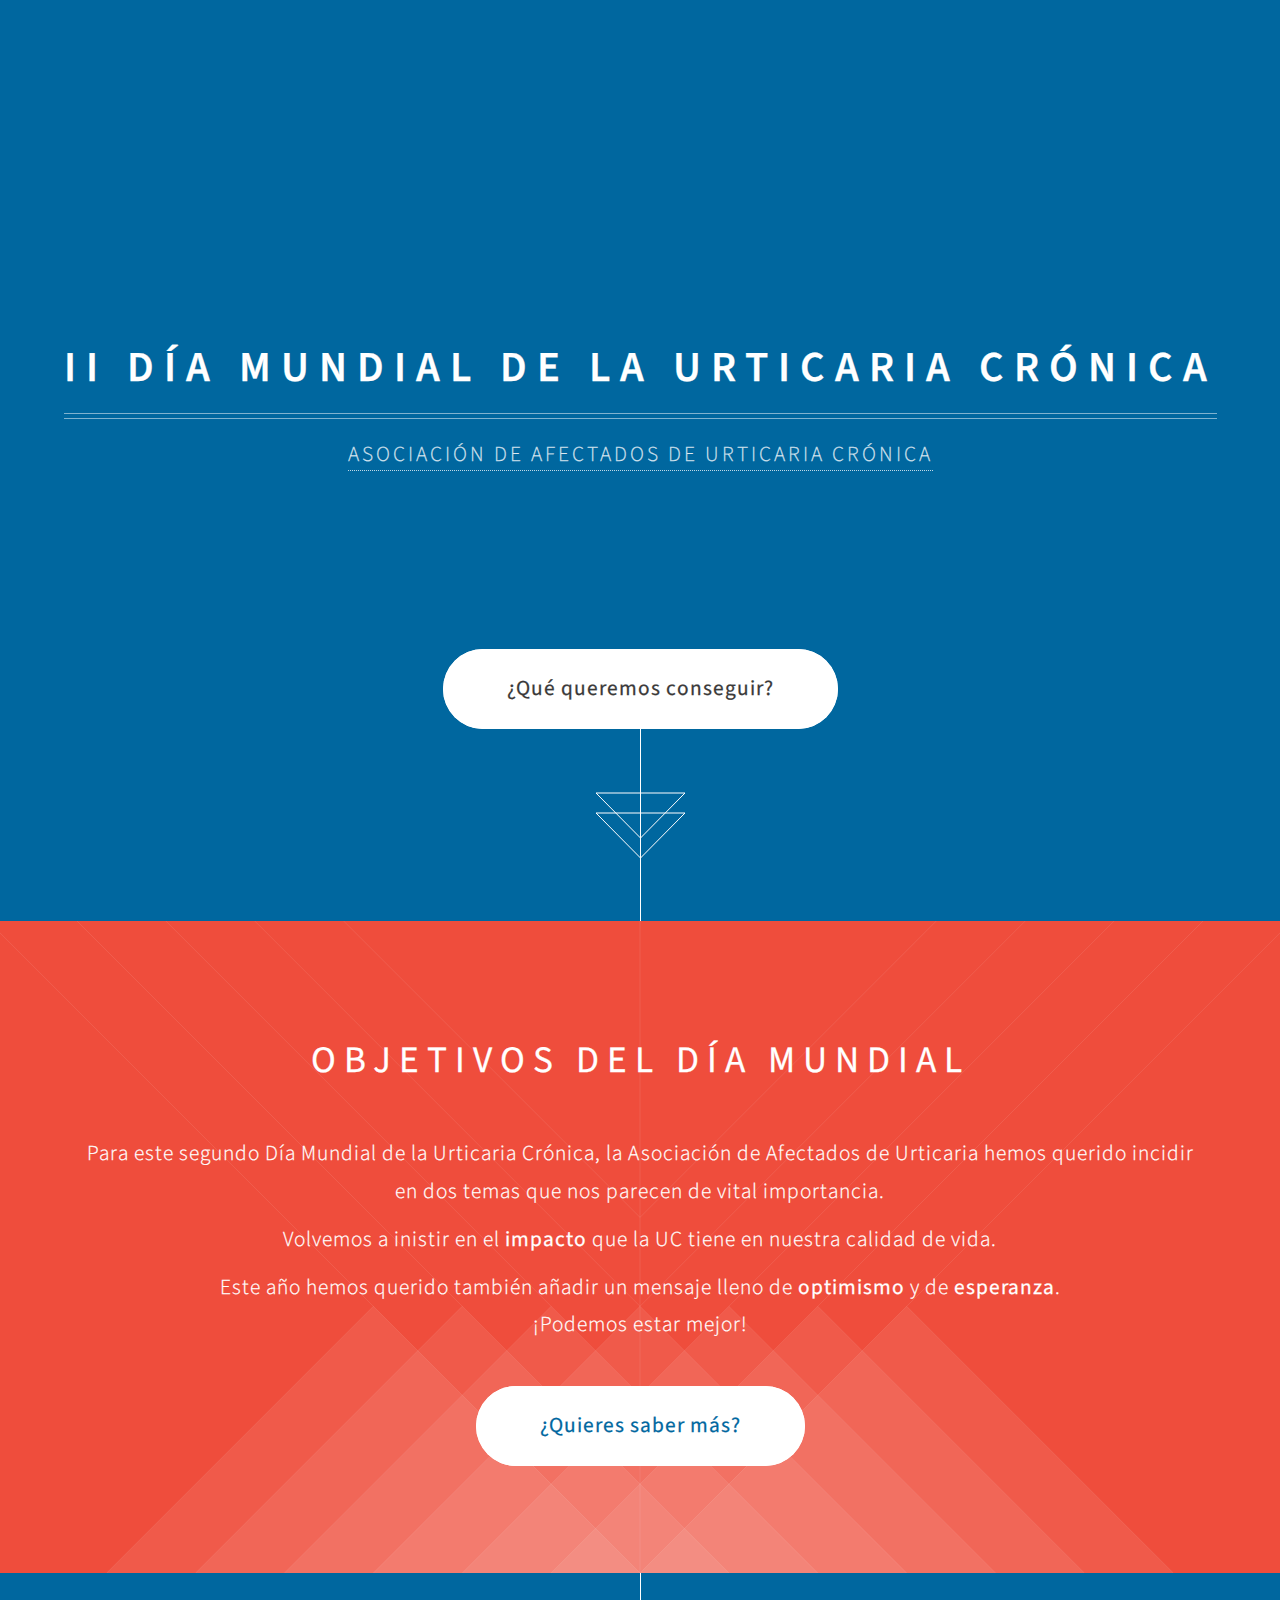
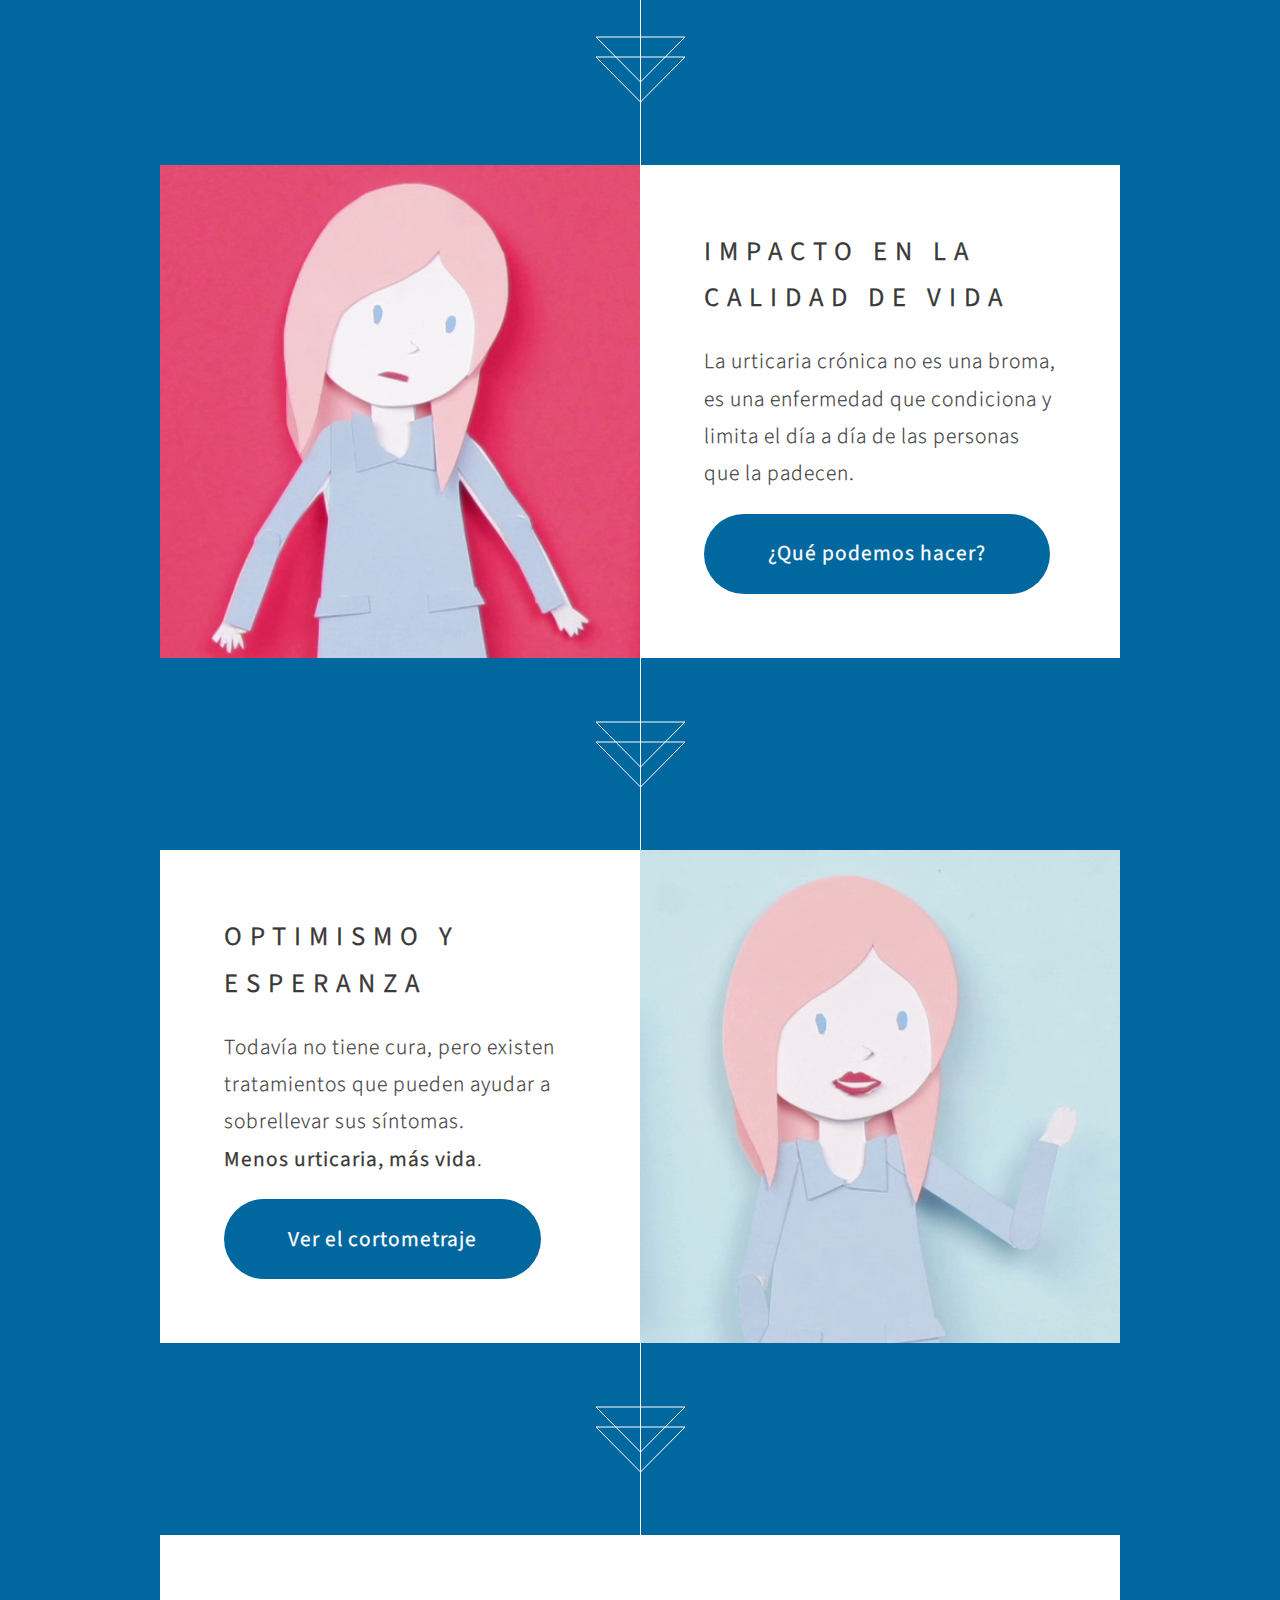
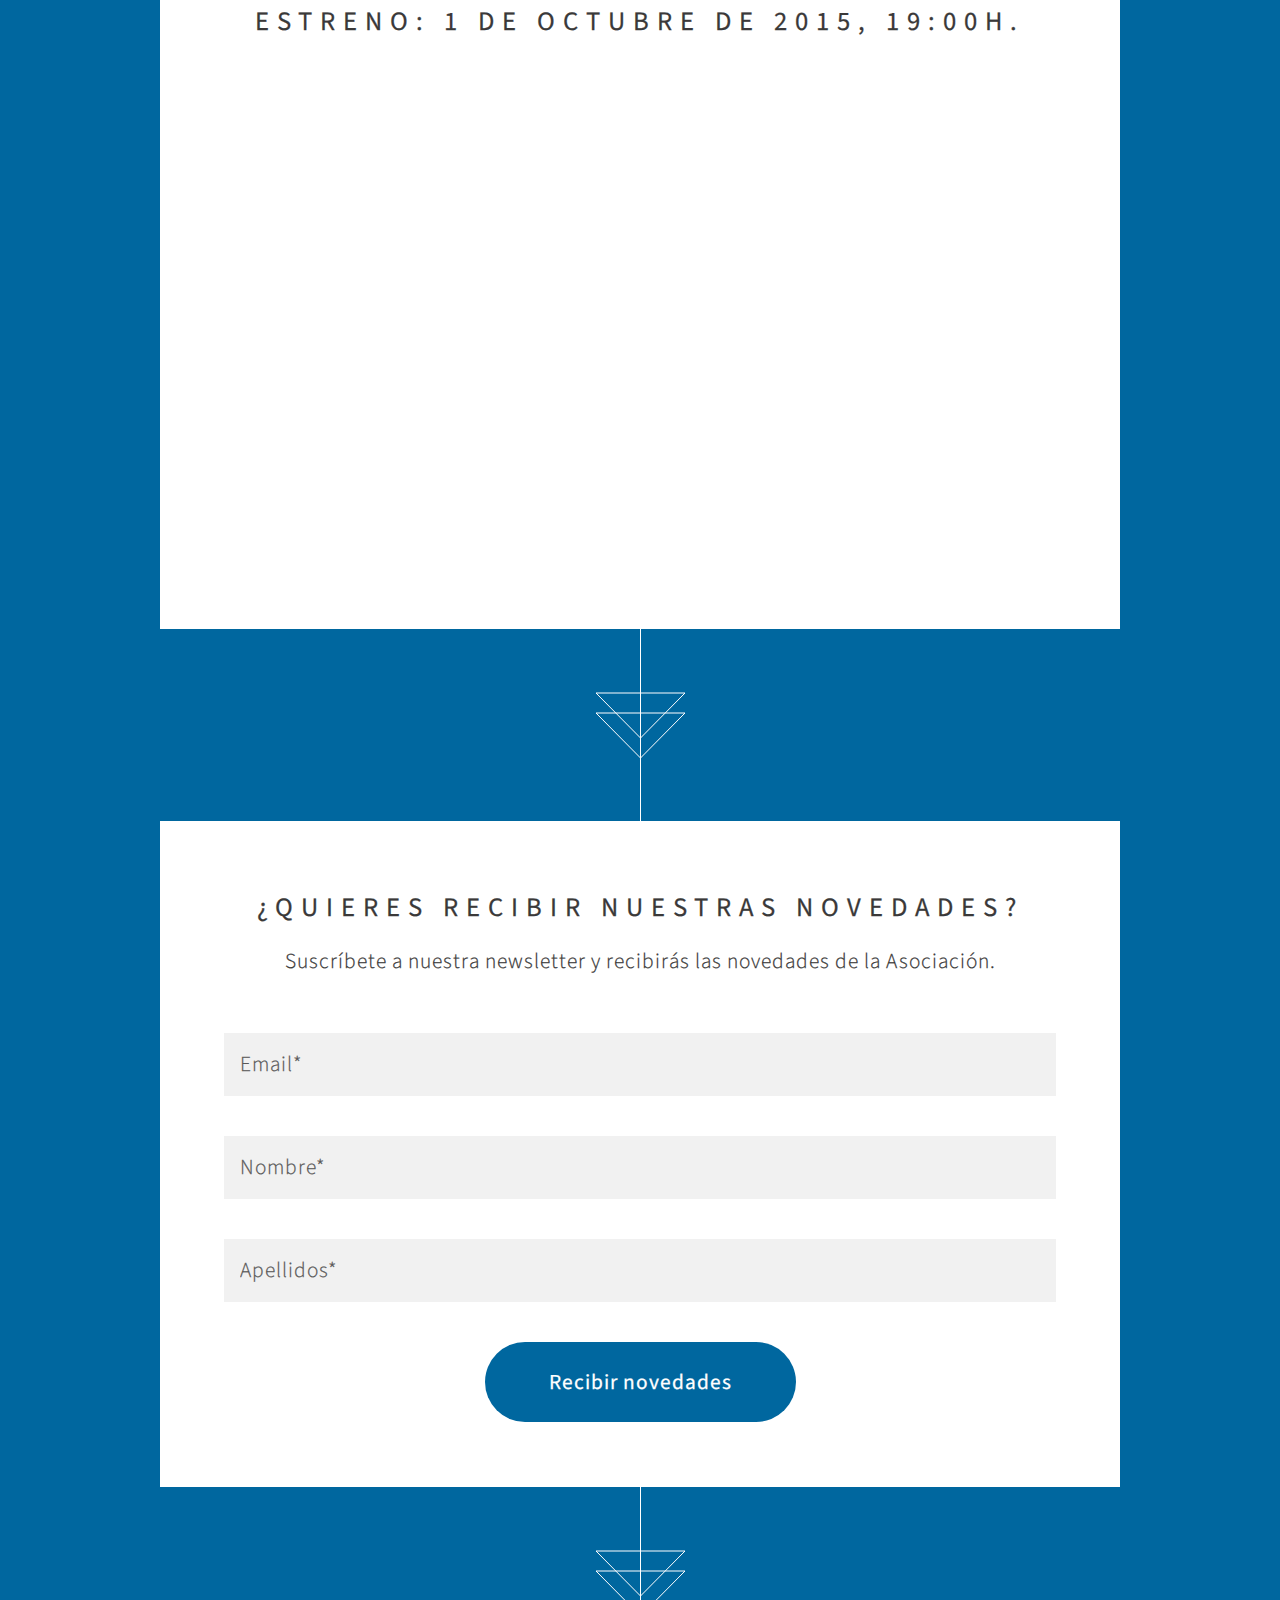
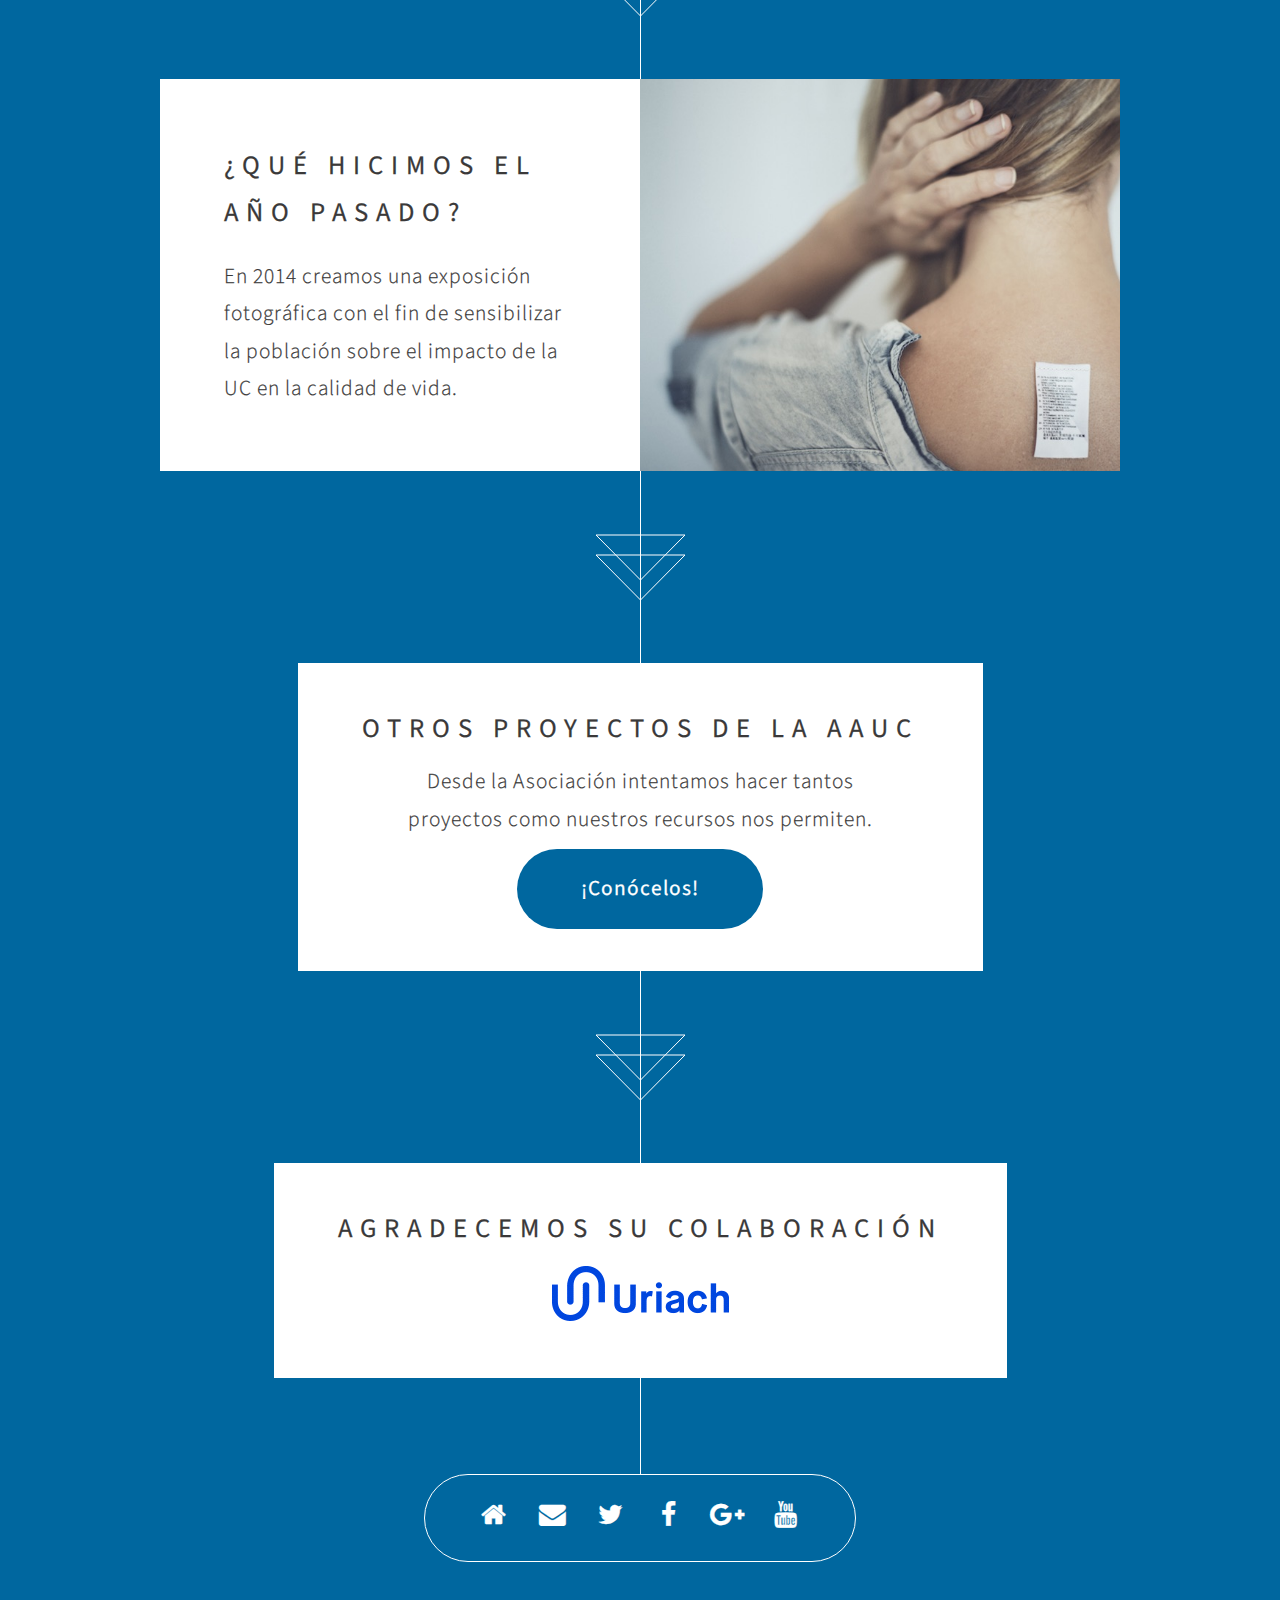
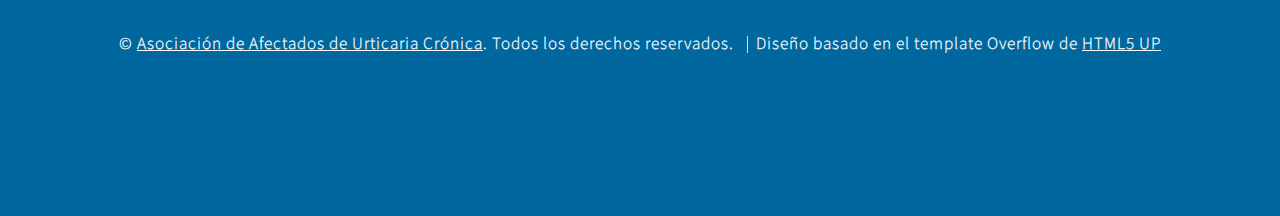
==== index.html @ 8f023802 "Versión con vídeo introductorio" ====
<!DOCTYPE HTML>
<html lang="es">
	<head>

		<title>II Día Mundial de la Urticaria Crónica - Asociación de Afectados de Urticaria Crónica</title>
		<meta charset="utf-8" />
    <meta http-equiv="X-UA-Compatible" content="IE=edge">
		<meta name="viewport" content="width=device-width, initial-scale=1" />
		<!--[if lte IE 8]><script src="assets/js/ie/html5shiv.js"></script><![endif]-->
		<link rel="stylesheet" href="assets/css/flipclock.css" />
		<link rel="stylesheet" href="assets/css/main.css" />
		<!--[if lte IE 8]><link rel="stylesheet" href="assets/css/ie8.css" /><![endif]-->
    <link rel="publisher" href="https://plus.google.com/u/0/112504036269241650617"/>
    <meta name="author" content="Asociación de Afectados de Urticaria Crónica">
    <meta name="description" content="Página del II Día Mundial de la Urticaria Crónica (1 octubre) promovida por la Asociación de Afectados de Urticaria Crónica (AAUC).">
    <meta property="og:locale" content="es_ES" />
    <meta property="og:type" content="website" />
    <meta property="og:title" content="II Día Mundial de la Urticaria Crónica - Asociación de Afectados de Urticaria Crónica" />
    <meta property="og:description" content="Página del II Día Mundial de la Urticaria Crónica (1 octubre) promovida por la Asociación de Afectados de Urticaria Crónica (AAUC)." />
    <meta property="og:url" content="http://diamundial.urticariacronica.org/" />
    <meta property="og:site_name" content="II Día Mundial de la Urticaria Crónica - Asociación de Afectados de Urticaria Crónica" />
    <meta property="article:publisher" content="https://www.facebook.com/urticariacronica" />
    <meta property="og:image" content="http://diamundial.urticariacronica.org/images/ii-dia-mundial-uc-aauc.png" />
    <meta name="twitter:card" content="summary"/>
    <meta name="twitter:site" content="@UrticariaCronic"/>
    <meta name="twitter:domain" content="Asociación de Afectados de Urticaria Crónica"/>
    <meta name="twitter:creator" content="@UrticariaCronic"/>
	</head>
	<body>
		<!-- Header -->
			<section id="header">
				<header>
					<h1>II Día Mundial de la Urticaria Crónica</h1>
					<p><a target="_blank" href="http://www.urticariacronica.org">Asociación de Afectados de Urticaria Crónica</a></p>
				</header>
				<footer>
					<a href="#banner" class="button style2 scrolly-middle">¿Qué queremos conseguir?</a>
				</footer>
			</section>

		<!-- Banner -->
			<section id="banner">
				<header>
					<h2>Objetivos del Día Mundial</h2>
				</header>
				<p>
				  Para este segundo Día Mundial de la Urticaria Crónica, la Asociación de Afectados
				  de Urticaria hemos querido incidir en dos temas que nos parecen de vital importancia.
				</p>
				<p>
				  Volvemos a inistir en el <strong>impacto</strong> que la UC tiene en nuestra calidad de vida.
				</p>
				<p>
				  Este año hemos querido también añadir un mensaje lleno de <strong>optimismo</strong>
				  y de <strong>esperanza</strong>.<br/>¡Podemos estar mejor!
				</p>
                <footer>
					<a href="#first" class="button style2 scrolly-middle">¿Quieres saber más?</a>
				</footer>
			</section>

        <!-- Feature 1 -->
            <article id="first" class="container box style1 right">
                <a href="#second" class="image fit scrolly-middle"><img src="img/trista.png" alt="" /></a>
                <div class="inner">
                    <header>
                        <h2>Impacto en la calidad de vida</h2>
                    </header>
                    <p>
                      La urticaria crónica no es una broma, es una enfermedad que condiciona
                      y limita el día a día de las personas que la padecen.
                    </p>
                    <a href="#second" class="button style1 scrolly-middle">¿Qué podemos hacer?</a>
                </div>
            </article>

        <!-- Feature 2 -->
            <article id="second" class="container box style1 left">
                <a href="#video" class="image fit scrolly-middle"><img src="img/alegre.png" alt="" /></a>
                <div class="inner">
                    <header>
                        <h2>Optimismo y esperanza</h2>
                    </header>
                    <p>
                      Todavía no tiene cura, pero existen tratamientos que pueden ayudar a sobrellevar sus síntomas.
                      <br><strong>Menos urticaria, más vida</strong>.
                    </p>
                    <a href="#video" class="button style1 scrolly-middle">Ver el cortometraje</a>
                </div>
            </article>

        <!-- Video -->
            <article id="video" class="container box style3">
                <header>
                    <h2>
                  Estreno: 1 de octubre de 2015, 19:00h.
                </h2>
                </header>
                <div class="video-container">
                    <iframe src="https://www.youtube.com/embed/JKD2OZnRj5E" frameborder="0" allowfullscreen></iframe>
                </div>
            </article>

		<!-- Newsletter -->
			<article id="newsletter" class="container box style3">
				<header>
					<h2>¿Quieres recibir nuestras novedades?</h2>
					<p>Suscríbete a nuestra newsletter y recibirás las novedades de la Asociación.</p>
				</header>
				<!-- Begin MailChimp Signup Form -->
				<div id="mc_embed_signup">
					<form action="//urticariacronica.us10.list-manage.com/subscribe/post?u=10c170b3f0e3a2577bed876e7&amp;id=170297c7af" method="post" id="mc-embedded-subscribe-form" name="mc-embedded-subscribe-form" class="validate" target="_blank" novalidate>
						<div class="row">
							<div class="12u 12u$(mobile)"><input type="email" class="text" name="EMAIL" placeholder="Email*" /></div>
							<div class="12u 12u$(mobile)"><input type="text" class="text" name="FNAME" placeholder="Nombre*"></div>
							<div class="12u 12u$(mobile)"><input type="text" class="text" name="LNAME" placeholder="Apellidos*"></div>
							<!-- real people should not fill this in and expect good things - do not remove this or risk form bot signups-->
							<input type="hidden" name="SIGNUP" id="SIGNUP" value="diamundial" />
				    	<input style="position: absolute; left: -5000px;" type="text" name="b_10c170b3f0e3a2577bed876e7_170297c7af" tabindex="-1" value="">
							<div class="12u$">
								<ul class="actions">
									<li><input type="submit" value="Recibir novedades" name="subscribe"/></li>
								</ul>
							</div>
						</div>
					</form>
				</div>
				<!--End mc_embed_signup-->
			</article>

		<!-- Last year -->
			<article id="first" class="container box style1 left">
				<a target="_blank" href="http://diamundial.urticariacronica.org/ponte-en-mi-piel/" class="image fit"><img src="images/ponte-en-mi-piel.jpg" alt="Ponte en mi piel (AAUC)" /></a>
				<div class="inner">
					<header>
						<h2>¿Qué hicimos el año pasado?</h2>
					</header>
					<p>En 2014 creamos una exposición fotográfica con el fin de sensibilizar la población sobre el impacto de la UC en la calidad de vida.</p>
				</div>
			</article>

	  <!-- Other projects -->
		<article class="container box style2">
		  <header>
				<h2>Otros proyectos de la AAUC</h2>
				<p>Desde la Asociación intentamos hacer tantos<br />
				proyectos como nuestros recursos nos permiten.</p>
				<p>
				  <a target="_blank" href="http://www.urticariacronica.org/proyectos/" class="button style1 scrolly">¡Conócelos!</a>
				</p>
			</header>
		</article>

      <!-- Colabora -->
        <article class="container box style2">
          <header>
                <h2>Agradecemos su colaboración</h2>
                <p>
                  <img src="img/uriach.gif" alt="Uriach">
                </p>
            </header>
        </article>

		<section id="footer">
			<ul class="icons">
				<li><a href="http://www.urticariacronica.org" target="_blank" class="icon fa-home"><span class="label">AAUC</span></a></li>
				<li><a href="mailto:&#104;%6f%6c&#097;%40%75&#114;%74i%63&#097;r%69%61%63&#114;onic&#097;%2e&#111;%72&#103;" target="_blank" class="icon fa-envelope"><span class="label">Email</span></a></li>
				<li><a href="https://twitter.com/UrticariaCronic" target="_blank" class="icon fa-twitter"><span class="label">Twitter</span></a></li>
				<li><a href="https://www.facebook.com/urticariacronica" target="_blank" class="icon fa-facebook"><span class="label">Facebook</span></a></li>
				<li><a href="https://plus.google.com/+UrticariacronicaOrg1" target="_blank" class="icon fa-google-plus"><span class="label">Google+</span></a></li>
				<li><a href="https://www.youtube.com/user/urticariacronica" target="_blank" class="icon fa-youtube"><span class="label">Youtube</span></a></li>
			</ul>
			<div class="copyright">
				<ul class="menu">
					<li>&copy; <a href="http://www.urticariacronica.org/" target="_blank">Asociación de Afectados de Urticaria Crónica</a>. Todos los derechos reservados.</li>
					<li>Diseño basado en el template Overflow de <a href="http://html5up.net" target="_blank">HTML5 UP</a></li>
				</ul>
			</div>
		</section>

		<!-- Scripts -->
	    <script src="https://code.jquery.com/jquery-1.11.3.min.js"></script>
		<script src="assets/js/jquery.scrolly.min.js"></script>
		<script src="assets/js/skel.min.js"></script>
		<script src="assets/js/util.js"></script>
		<!--[if lte IE 8]><script src="assets/js/ie/respond.min.js"></script><![endif]-->
		<script src="assets/js/main.js"></script>
		<script>
		  (function(i,s,o,g,r,a,m){i['GoogleAnalyticsObject']=r;i[r]=i[r]||function(){
		  (i[r].q=i[r].q||[]).push(arguments)},i[r].l=1*new Date();a=s.createElement(o),
		  m=s.getElementsByTagName(o)[0];a.async=1;a.src=g;m.parentNode.insertBefore(a,m)
		  })(window,document,'script','//www.google-analytics.com/analytics.js','ga');

		  ga('create', 'UA-42277084-2', 'auto');
		  ga('send', 'pageview');
		</script>
	</body>
</html>
---- assets/css/flipclock.css ----
/* Get the bourbon mixin from http://bourbon.io */
/* Reset */
.flip-clock-wrapper * {
    -webkit-box-sizing: border-box;
    -moz-box-sizing: border-box;
    -ms-box-sizing: border-box;
    -o-box-sizing: border-box;
    box-sizing: border-box;
    -webkit-backface-visibility: hidden;
    -moz-backface-visibility: hidden;
    -ms-backface-visibility: hidden;
    -o-backface-visibility: hidden;
    backface-visibility: hidden;
}

.flip-clock-wrapper a {
  cursor: pointer;
  text-decoration: none;
  color: #ccc; }

.flip-clock-wrapper a:hover {
  color: #fff; }

.flip-clock-wrapper ul {
  list-style: none; }

.flip-clock-wrapper.clearfix:before,
.flip-clock-wrapper.clearfix:after {
  content: " ";
  display: table; }

.flip-clock-wrapper.clearfix:after {
  clear: both; }

.flip-clock-wrapper.clearfix {
  *zoom: 1; }

/* Main */
.flip-clock-wrapper {
  font: normal 11px "Helvetica Neue", Helvetica, sans-serif;
  -webkit-user-select: none; }

.flip-clock-meridium {
  background: none !important;
  box-shadow: 0 0 0 !important;
  font-size: 36px !important; }

.flip-clock-meridium a { color: #313333; }

.flip-clock-wrapper {
  text-align: center;
  position: relative;
  width: 100%;
  margin: 1em;
}

.flip-clock-wrapper:before,
.flip-clock-wrapper:after {
    content: " "; /* 1 */
    display: table; /* 2 */
}
.flip-clock-wrapper:after {
    clear: both;
}

/* Skeleton */
.flip-clock-wrapper ul {
  position: relative;
  float: left;
  margin: 5px;
  width: 60px;
  height: 90px;
  font-size: 80px;
  font-weight: bold;
  line-height: 87px;
  border-radius: 6px;
  background: #000;
}

.flip-clock-wrapper ul li {
  z-index: 1;
  position: absolute;
  left: 0;
  top: 0;
  width: 100%;
  height: 100%;
  line-height: 87px;
  text-decoration: none !important;
}

.flip-clock-wrapper ul li:first-child {
  z-index: 2; }

.flip-clock-wrapper ul li a {
  display: block;
  height: 100%;
  -webkit-perspective: 200px;
  -moz-perspective: 200px;
  perspective: 200px;
  margin: 0 !important;
  overflow: visible !important;
  cursor: default !important; }

.flip-clock-wrapper ul li a div {
  z-index: 1;
  position: absolute;
  left: 0;
  width: 100%;
  height: 50%;
  font-size: 80px;
  overflow: hidden;
  outline: 1px solid transparent; }

.flip-clock-wrapper ul li a div .shadow {
  position: absolute;
  width: 100%;
  height: 100%;
  z-index: 2; }

.flip-clock-wrapper ul li a div.up {
  -webkit-transform-origin: 50% 100%;
  -moz-transform-origin: 50% 100%;
  -ms-transform-origin: 50% 100%;
  -o-transform-origin: 50% 100%;
  transform-origin: 50% 100%;
  top: 0; }

.flip-clock-wrapper ul li a div.up:after {
  content: "";
  position: absolute;
  top: 44px;
  left: 0;
  z-index: 5;
  width: 100%;
  height: 3px;
  background-color: #000;
  background-color: rgba(0, 0, 0, 0.4); }

.flip-clock-wrapper ul li a div.down {
  -webkit-transform-origin: 50% 0;
  -moz-transform-origin: 50% 0;
  -ms-transform-origin: 50% 0;
  -o-transform-origin: 50% 0;
  transform-origin: 50% 0;
  bottom: 0;
  border-bottom-left-radius: 6px;
  border-bottom-right-radius: 6px;
}

.flip-clock-wrapper ul li a div div.inn {
  position: absolute;
  left: 0;
  z-index: 1;
  width: 100%;
  height: 200%;
  color: #ccc;
  text-shadow: 0 1px 2px #000;
  text-align: center;
  background-color: #333;
  border-radius: 6px;
  font-size: 70px; }

.flip-clock-wrapper ul li a div.up div.inn {
  top: 0; }

.flip-clock-wrapper ul li a div.down div.inn {
  bottom: 0; }

/* PLAY */
.flip-clock-wrapper ul.play li.flip-clock-before {
  z-index: 3; }

.flip-clock-wrapper .flip {   box-shadow: 0 2px 5px rgba(0, 0, 0, 0.7); }

.flip-clock-wrapper ul.play li.flip-clock-active {
  -webkit-animation: asd 0.5s 0.5s linear both;
  -moz-animation: asd 0.5s 0.5s linear both;
  animation: asd 0.5s 0.5s linear both;
  z-index: 5; }

.flip-clock-divider {
  float: left;
  display: inline-block;
  position: relative;
  width: 20px;
  height: 100px; }

.flip-clock-divider:first-child {
  width: 0; }

.flip-clock-dot {
  display: block;
  background: #323434;
  width: 10px;
  height: 10px;
  position: absolute;
  border-radius: 50%;
  box-shadow: 0 0 5px rgba(0, 0, 0, 0.5);
  left: 5px; }

.flip-clock-divider .flip-clock-label {
  position: absolute;
  top: -1.5em;
  right: -86px;
  text-shadow: none; }

.flip-clock-divider.minutes .flip-clock-label {
  right: -88px; }

.flip-clock-divider.seconds .flip-clock-label {
  right: -91px; }

.flip-clock-dot.top {
  top: 30px; }

.flip-clock-dot.bottom {
  bottom: 30px; }

@-webkit-keyframes asd {
  0% {
    z-index: 2; }

  20% {
    z-index: 4; }

  100% {
    z-index: 4; } }

@-moz-keyframes asd {
  0% {
    z-index: 2; }

  20% {
    z-index: 4; }

  100% {
    z-index: 4; } }

@-o-keyframes asd {
  0% {
    z-index: 2; }

  20% {
    z-index: 4; }

  100% {
    z-index: 4; } }

@keyframes asd {
  0% {
    z-index: 2; }

  20% {
    z-index: 4; }

  100% {
    z-index: 4; } }

.flip-clock-wrapper ul.play li.flip-clock-active .down {
  z-index: 2;
  -webkit-animation: turn 0.5s 0.5s linear both;
  -moz-animation: turn 0.5s 0.5s linear both;
  animation: turn 0.5s 0.5s linear both; }

@-webkit-keyframes turn {
  0% {
    -webkit-transform: rotateX(90deg); }

  100% {
    -webkit-transform: rotateX(0deg); } }

@-moz-keyframes turn {
  0% {
    -moz-transform: rotateX(90deg); }

  100% {
    -moz-transform: rotateX(0deg); } }

@-o-keyframes turn {
  0% {
    -o-transform: rotateX(90deg); }

  100% {
    -o-transform: rotateX(0deg); } }

@keyframes turn {
  0% {
    transform: rotateX(90deg); }

  100% {
    transform: rotateX(0deg); } }

.flip-clock-wrapper ul.play li.flip-clock-before .up {
  z-index: 2;
  -webkit-animation: turn2 0.5s linear both;
  -moz-animation: turn2 0.5s linear both;
  animation: turn2 0.5s linear both; }

@-webkit-keyframes turn2 {
  0% {
    -webkit-transform: rotateX(0deg); }

  100% {
    -webkit-transform: rotateX(-90deg); } }

@-moz-keyframes turn2 {
  0% {
    -moz-transform: rotateX(0deg); }

  100% {
    -moz-transform: rotateX(-90deg); } }

@-o-keyframes turn2 {
  0% {
    -o-transform: rotateX(0deg); }

  100% {
    -o-transform: rotateX(-90deg); } }

@keyframes turn2 {
  0% {
    transform: rotateX(0deg); }

  100% {
    transform: rotateX(-90deg); } }

.flip-clock-wrapper ul li.flip-clock-active {
  z-index: 3; }

/* SHADOW */
.flip-clock-wrapper ul.play li.flip-clock-before .up .shadow {
  background: -moz-linear-gradient(top, rgba(0, 0, 0, 0.1) 0%, black 100%);
  background: -webkit-gradient(linear, left top, left bottom, color-stop(0%, rgba(0, 0, 0, 0.1)), color-stop(100%, black));
  background: linear, top, rgba(0, 0, 0, 0.1) 0%, black 100%;
  background: -o-linear-gradient(top, rgba(0, 0, 0, 0.1) 0%, black 100%);
  background: -ms-linear-gradient(top, rgba(0, 0, 0, 0.1) 0%, black 100%);
  background: linear, to bottom, rgba(0, 0, 0, 0.1) 0%, black 100%;
  -webkit-animation: show 0.5s linear both;
  -moz-animation: show 0.5s linear both;
  animation: show 0.5s linear both; }

.flip-clock-wrapper ul.play li.flip-clock-active .up .shadow {
  background: -moz-linear-gradient(top, rgba(0, 0, 0, 0.1) 0%, black 100%);
  background: -webkit-gradient(linear, left top, left bottom, color-stop(0%, rgba(0, 0, 0, 0.1)), color-stop(100%, black));
  background: linear, top, rgba(0, 0, 0, 0.1) 0%, black 100%;
  background: -o-linear-gradient(top, rgba(0, 0, 0, 0.1) 0%, black 100%);
  background: -ms-linear-gradient(top, rgba(0, 0, 0, 0.1) 0%, black 100%);
  background: linear, to bottom, rgba(0, 0, 0, 0.1) 0%, black 100%;
  -webkit-animation: hide 0.5s 0.3s linear both;
  -moz-animation: hide 0.5s 0.3s linear both;
  animation: hide 0.5s 0.3s linear both; }

/*DOWN*/
.flip-clock-wrapper ul.play li.flip-clock-before .down .shadow {
  background: -moz-linear-gradient(top, black 0%, rgba(0, 0, 0, 0.1) 100%);
  background: -webkit-gradient(linear, left top, left bottom, color-stop(0%, black), color-stop(100%, rgba(0, 0, 0, 0.1)));
  background: linear, top, black 0%, rgba(0, 0, 0, 0.1) 100%;
  background: -o-linear-gradient(top, black 0%, rgba(0, 0, 0, 0.1) 100%);
  background: -ms-linear-gradient(top, black 0%, rgba(0, 0, 0, 0.1) 100%);
  background: linear, to bottom, black 0%, rgba(0, 0, 0, 0.1) 100%;
  -webkit-animation: show 0.5s linear both;
  -moz-animation: show 0.5s linear both;
  animation: show 0.5s linear both; }

.flip-clock-wrapper ul.play li.flip-clock-active .down .shadow {
  background: -moz-linear-gradient(top, black 0%, rgba(0, 0, 0, 0.1) 100%);
  background: -webkit-gradient(linear, left top, left bottom, color-stop(0%, black), color-stop(100%, rgba(0, 0, 0, 0.1)));
  background: linear, top, black 0%, rgba(0, 0, 0, 0.1) 100%;
  background: -o-linear-gradient(top, black 0%, rgba(0, 0, 0, 0.1) 100%);
  background: -ms-linear-gradient(top, black 0%, rgba(0, 0, 0, 0.1) 100%);
  background: linear, to bottom, black 0%, rgba(0, 0, 0, 0.1) 100%;
  -webkit-animation: hide 0.5s 0.3s linear both;
  -moz-animation: hide 0.5s 0.3s linear both;
  animation: hide 0.5s 0.2s linear both; }

@-webkit-keyframes show {
  0% {
    opacity: 0; }

  100% {
    opacity: 1; } }

@-moz-keyframes show {
  0% {
    opacity: 0; }

  100% {
    opacity: 1; } }

@-o-keyframes show {
  0% {
    opacity: 0; }

  100% {
    opacity: 1; } }

@keyframes show {
  0% {
    opacity: 0; }

  100% {
    opacity: 1; } }

@-webkit-keyframes hide {
  0% {
    opacity: 1; }

  100% {
    opacity: 0; } }

@-moz-keyframes hide {
  0% {
    opacity: 1; }

  100% {
    opacity: 0; } }

@-o-keyframes hide {
  0% {
    opacity: 1; }

  100% {
    opacity: 0; } }

@keyframes hide {
  0% {
    opacity: 1; }

  100% {
    opacity: 0; } }
---- assets/css/main.css ----
@import url("http://fonts.googleapis.com/css?family=Source+Sans+Pro:300,300italic,400,600");
@import url("https://maxcdn.bootstrapcdn.com/font-awesome/4.4.0/css/font-awesome.min.css");

/*
	Overflow by HTML5 UP
	html5up.net | @n33co
	Free for personal and commercial use under the CCA 3.0 license (html5up.net/license)
*/

/* Reset */

	html, body, div, span, applet, object, iframe, h1, h2, h3, h4, h5, h6, p, blockquote, pre, a, abbr, acronym, address, big, cite, code, del, dfn, em, img, ins, kbd, q, s, samp, small, strike, strong, sub, sup, tt, var, b, u, i, center, dl, dt, dd, ol, ul, li, fieldset, form, label, legend, table, caption, tbody, tfoot, thead, tr, th, td, article, aside, canvas, details, embed, figure, figcaption, footer, header, hgroup, menu, nav, output, ruby, section, summary, time, mark, audio, video {
		margin: 0;
		padding: 0;
		border: 0;
		font-size: 100%;
		font: inherit;
		vertical-align: baseline;
	}

	article, aside, details, figcaption, figure, footer, header, hgroup, menu, nav, section {
		display: block;
	}

	body {
		line-height: 1;
	}

	ol, ul {
		list-style: none;
	}

	blockquote, q {
		quotes: none;
	}

	blockquote:before, blockquote:after, q:before, q:after {
		content: '';
		content: none;
	}

	table {
		border-collapse: collapse;
		border-spacing: 0;
	}

	body {
		-webkit-text-size-adjust: none;
	}

/* Box Model */

	*, *:before, *:after {
		-moz-box-sizing: border-box;
		-webkit-box-sizing: border-box;
		box-sizing: border-box;
	}

/* Containers */

	.container {
		margin-left: auto;
		margin-right: auto;
	}

	.container.\31 25\25 {
		width: 100%;
		max-width: 1425px;
		min-width: 1140px;
	}

	.container.\37 5\25 {
		width: 855px;
	}

	.container.\35 0\25 {
		width: 570px;
	}

	.container.\32 5\25 {
		width: 285px;
	}

	.container {
		width: 1140px;
	}

	@media screen and (max-width: 1680px) {

		.container.\31 25\25 {
			width: 100%;
			max-width: 1200px;
			min-width: 960px;
		}

		.container.\37 5\25 {
			width: 720px;
		}

		.container.\35 0\25 {
			width: 480px;
		}

		.container.\32 5\25 {
			width: 240px;
		}

		.container {
			width: 960px;
		}

	}

	@media screen and (max-width: 1080px) {

		.container.\31 25\25 {
			width: 100%;
			max-width: 118.75%;
			min-width: 95%;
		}

		.container.\37 5\25 {
			width: 71.25%;
		}

		.container.\35 0\25 {
			width: 47.5%;
		}

		.container.\32 5\25 {
			width: 23.75%;
		}

		.container {
			width: 95%;
		}

	}

	@media screen and (max-width: 840px) {

		.container.\31 25\25 {
			width: 100%;
			max-width: 118.75%;
			min-width: 95%;
		}

		.container.\37 5\25 {
			width: 71.25%;
		}

		.container.\35 0\25 {
			width: 47.5%;
		}

		.container.\32 5\25 {
			width: 23.75%;
		}

		.container {
			width: 95%;
		}

	}

	.clock {
	    width: 620px;
	    height: 116px;
	    margin: 2em auto;
	}
	.flip-counter.clock.flip-clock-wrapper {
	    margin-top: 3em;
	}
    .flip-clock-divider .flip-clock-label { font-size: 16px; }

	@media screen and (max-width: 736px) {

		.clock {
		    width: 320px;
		    height: 116px;
		    margin: 2em auto;
		    display: block;
		}
		.flip-clock-divider.minutes {
			display: none;
		}
		.flip-clock-divider.seconds .flip-clock-label {
			display: none;
		}


		.container.\31 25\25 {
			width: 100%;
			max-width: 118.75%;
			min-width: 95%;
		}

		.container.\37 5\25 {
			width: 71.25%;
		}

		.container.\35 0\25 {
			width: 47.5%;
		}

		.container.\32 5\25 {
			width: 23.75%;
		}

		.container {
			width: 95% !important;
		}

	}

/* Grid */

	.row {
		border-bottom: solid 1px transparent;
		-moz-box-sizing: border-box;
		-webkit-box-sizing: border-box;
		box-sizing: border-box;
	}

	.row > * {
		float: left;
		-moz-box-sizing: border-box;
		-webkit-box-sizing: border-box;
		box-sizing: border-box;
	}

	.row:after, .row:before {
		content: '';
		display: block;
		clear: both;
		height: 0;
	}

	.row.uniform > * > :first-child {
		margin-top: 0;
	}

	.row.uniform > * > :last-child {
		margin-bottom: 0;
	}

	.row.\30 \25 > * {
		padding: 0px 0 0 0px;
	}

	.row.\30 \25 {
		margin: 0px 0 -1px 0px;
	}

	.row.uniform.\30 \25 > * {
		padding: 0px 0 0 0px;
	}

	.row.uniform.\30 \25 {
		margin: 0px 0 -1px 0px;
	}

	.row > * {
		padding: 40px 0 0 40px;
	}

	.row {
		margin: -40px 0 -1px -40px;
	}

	.row.uniform > * {
		padding: 40px 0 0 40px;
	}

	.row.uniform {
		margin: -40px 0 -1px -40px;
	}

	.row.\32 00\25 > * {
		padding: 80px 0 0 80px;
	}

	.row.\32 00\25 {
		margin: -80px 0 -1px -80px;
	}

	.row.uniform.\32 00\25 > * {
		padding: 80px 0 0 80px;
	}

	.row.uniform.\32 00\25 {
		margin: -80px 0 -1px -80px;
	}

	.row.\31 50\25 > * {
		padding: 60px 0 0 60px;
	}

	.row.\31 50\25 {
		margin: -60px 0 -1px -60px;
	}

	.row.uniform.\31 50\25 > * {
		padding: 60px 0 0 60px;
	}

	.row.uniform.\31 50\25 {
		margin: -60px 0 -1px -60px;
	}

	.row.\35 0\25 > * {
		padding: 20px 0 0 20px;
	}

	.row.\35 0\25 {
		margin: -20px 0 -1px -20px;
	}

	.row.uniform.\35 0\25 > * {
		padding: 20px 0 0 20px;
	}

	.row.uniform.\35 0\25 {
		margin: -20px 0 -1px -20px;
	}

	.row.\32 5\25 > * {
		padding: 10px 0 0 10px;
	}

	.row.\32 5\25 {
		margin: -10px 0 -1px -10px;
	}

	.row.uniform.\32 5\25 > * {
		padding: 10px 0 0 10px;
	}

	.row.uniform.\32 5\25 {
		margin: -10px 0 -1px -10px;
	}

	.\31 2u, .\31 2u\24 {
		width: 100%;
		clear: none;
		margin-left: 0;
	}

	.\31 1u, .\31 1u\24 {
		width: 91.6666666667%;
		clear: none;
		margin-left: 0;
	}

	.\31 0u, .\31 0u\24 {
		width: 83.3333333333%;
		clear: none;
		margin-left: 0;
	}

	.\39 u, .\39 u\24 {
		width: 75%;
		clear: none;
		margin-left: 0;
	}

	.\38 u, .\38 u\24 {
		width: 66.6666666667%;
		clear: none;
		margin-left: 0;
	}

	.\37 u, .\37 u\24 {
		width: 58.3333333333%;
		clear: none;
		margin-left: 0;
	}

	.\36 u, .\36 u\24 {
		width: 50%;
		clear: none;
		margin-left: 0;
	}

	.\35 u, .\35 u\24 {
		width: 41.6666666667%;
		clear: none;
		margin-left: 0;
	}

	.\34 u, .\34 u\24 {
		width: 33.3333333333%;
		clear: none;
		margin-left: 0;
	}

	.\33 u, .\33 u\24 {
		width: 25%;
		clear: none;
		margin-left: 0;
	}

	.\32 u, .\32 u\24 {
		width: 16.6666666667%;
		clear: none;
		margin-left: 0;
	}

	.\31 u, .\31 u\24 {
		width: 8.3333333333%;
		clear: none;
		margin-left: 0;
	}

	.\31 2u\24 + *,
	.\31 1u\24 + *,
	.\31 0u\24 + *,
	.\39 u\24 + *,
	.\38 u\24 + *,
	.\37 u\24 + *,
	.\36 u\24 + *,
	.\35 u\24 + *,
	.\34 u\24 + *,
	.\33 u\24 + *,
	.\32 u\24 + *,
	.\31 u\24 + * {
		clear: left;
	}

	.\-11u {
		margin-left: 91.66667%;
	}

	.\-10u {
		margin-left: 83.33333%;
	}

	.\-9u {
		margin-left: 75%;
	}

	.\-8u {
		margin-left: 66.66667%;
	}

	.\-7u {
		margin-left: 58.33333%;
	}

	.\-6u {
		margin-left: 50%;
	}

	.\-5u {
		margin-left: 41.66667%;
	}

	.\-4u {
		margin-left: 33.33333%;
	}

	.\-3u {
		margin-left: 25%;
	}

	.\-2u {
		margin-left: 16.66667%;
	}

	.\-1u {
		margin-left: 8.33333%;
	}

	@media screen and (max-width: 1680px) {

		.row > * {
			padding: 40px 0 0 40px;
		}

		.row {
			margin: -40px 0 -1px -40px;
		}

		.row.uniform > * {
			padding: 40px 0 0 40px;
		}

		.row.uniform {
			margin: -40px 0 -1px -40px;
		}

		.row.\32 00\25 > * {
			padding: 80px 0 0 80px;
		}

		.row.\32 00\25 {
			margin: -80px 0 -1px -80px;
		}

		.row.uniform.\32 00\25 > * {
			padding: 80px 0 0 80px;
		}

		.row.uniform.\32 00\25 {
			margin: -80px 0 -1px -80px;
		}

		.row.\31 50\25 > * {
			padding: 60px 0 0 60px;
		}

		.row.\31 50\25 {
			margin: -60px 0 -1px -60px;
		}

		.row.uniform.\31 50\25 > * {
			padding: 60px 0 0 60px;
		}

		.row.uniform.\31 50\25 {
			margin: -60px 0 -1px -60px;
		}

		.row.\35 0\25 > * {
			padding: 20px 0 0 20px;
		}

		.row.\35 0\25 {
			margin: -20px 0 -1px -20px;
		}

		.row.uniform.\35 0\25 > * {
			padding: 20px 0 0 20px;
		}

		.row.uniform.\35 0\25 {
			margin: -20px 0 -1px -20px;
		}

		.row.\32 5\25 > * {
			padding: 10px 0 0 10px;
		}

		.row.\32 5\25 {
			margin: -10px 0 -1px -10px;
		}

		.row.uniform.\32 5\25 > * {
			padding: 10px 0 0 10px;
		}

		.row.uniform.\32 5\25 {
			margin: -10px 0 -1px -10px;
		}

		.\31 2u\28wide\29, .\31 2u\24\28wide\29 {
			width: 100%;
			clear: none;
			margin-left: 0;
		}

		.\31 1u\28wide\29, .\31 1u\24\28wide\29 {
			width: 91.6666666667%;
			clear: none;
			margin-left: 0;
		}

		.\31 0u\28wide\29, .\31 0u\24\28wide\29 {
			width: 83.3333333333%;
			clear: none;
			margin-left: 0;
		}

		.\39 u\28wide\29, .\39 u\24\28wide\29 {
			width: 75%;
			clear: none;
			margin-left: 0;
		}

		.\38 u\28wide\29, .\38 u\24\28wide\29 {
			width: 66.6666666667%;
			clear: none;
			margin-left: 0;
		}

		.\37 u\28wide\29, .\37 u\24\28wide\29 {
			width: 58.3333333333%;
			clear: none;
			margin-left: 0;
		}

		.\36 u\28wide\29, .\36 u\24\28wide\29 {
			width: 50%;
			clear: none;
			margin-left: 0;
		}

		.\35 u\28wide\29, .\35 u\24\28wide\29 {
			width: 41.6666666667%;
			clear: none;
			margin-left: 0;
		}

		.\34 u\28wide\29, .\34 u\24\28wide\29 {
			width: 33.3333333333%;
			clear: none;
			margin-left: 0;
		}

		.\33 u\28wide\29, .\33 u\24\28wide\29 {
			width: 25%;
			clear: none;
			margin-left: 0;
		}

		.\32 u\28wide\29, .\32 u\24\28wide\29 {
			width: 16.6666666667%;
			clear: none;
			margin-left: 0;
		}

		.\31 u\28wide\29, .\31 u\24\28wide\29 {
			width: 8.3333333333%;
			clear: none;
			margin-left: 0;
		}

		.\31 2u\24\28wide\29 + *,
		.\31 1u\24\28wide\29 + *,
		.\31 0u\24\28wide\29 + *,
		.\39 u\24\28wide\29 + *,
		.\38 u\24\28wide\29 + *,
		.\37 u\24\28wide\29 + *,
		.\36 u\24\28wide\29 + *,
		.\35 u\24\28wide\29 + *,
		.\34 u\24\28wide\29 + *,
		.\33 u\24\28wide\29 + *,
		.\32 u\24\28wide\29 + *,
		.\31 u\24\28wide\29 + * {
			clear: left;
		}

		.\-11u\28wide\29 {
			margin-left: 91.66667%;
		}

		.\-10u\28wide\29 {
			margin-left: 83.33333%;
		}

		.\-9u\28wide\29 {
			margin-left: 75%;
		}

		.\-8u\28wide\29 {
			margin-left: 66.66667%;
		}

		.\-7u\28wide\29 {
			margin-left: 58.33333%;
		}

		.\-6u\28wide\29 {
			margin-left: 50%;
		}

		.\-5u\28wide\29 {
			margin-left: 41.66667%;
		}

		.\-4u\28wide\29 {
			margin-left: 33.33333%;
		}

		.\-3u\28wide\29 {
			margin-left: 25%;
		}

		.\-2u\28wide\29 {
			margin-left: 16.66667%;
		}

		.\-1u\28wide\29 {
			margin-left: 8.33333%;
		}

	}

	@media screen and (max-width: 1080px) {

		.row > * {
			padding: 40px 0 0 40px;
		}

		.row {
			margin: -40px 0 -1px -40px;
		}

		.row.uniform > * {
			padding: 40px 0 0 40px;
		}

		.row.uniform {
			margin: -40px 0 -1px -40px;
		}

		.row.\32 00\25 > * {
			padding: 80px 0 0 80px;
		}

		.row.\32 00\25 {
			margin: -80px 0 -1px -80px;
		}

		.row.uniform.\32 00\25 > * {
			padding: 80px 0 0 80px;
		}

		.row.uniform.\32 00\25 {
			margin: -80px 0 -1px -80px;
		}

		.row.\31 50\25 > * {
			padding: 60px 0 0 60px;
		}

		.row.\31 50\25 {
			margin: -60px 0 -1px -60px;
		}

		.row.uniform.\31 50\25 > * {
			padding: 60px 0 0 60px;
		}

		.row.uniform.\31 50\25 {
			margin: -60px 0 -1px -60px;
		}

		.row.\35 0\25 > * {
			padding: 20px 0 0 20px;
		}

		.row.\35 0\25 {
			margin: -20px 0 -1px -20px;
		}

		.row.uniform.\35 0\25 > * {
			padding: 20px 0 0 20px;
		}

		.row.uniform.\35 0\25 {
			margin: -20px 0 -1px -20px;
		}

		.row.\32 5\25 > * {
			padding: 10px 0 0 10px;
		}

		.row.\32 5\25 {
			margin: -10px 0 -1px -10px;
		}

		.row.uniform.\32 5\25 > * {
			padding: 10px 0 0 10px;
		}

		.row.uniform.\32 5\25 {
			margin: -10px 0 -1px -10px;
		}

		.\31 2u\28normal\29, .\31 2u\24\28normal\29 {
			width: 100%;
			clear: none;
			margin-left: 0;
		}

		.\31 1u\28normal\29, .\31 1u\24\28normal\29 {
			width: 91.6666666667%;
			clear: none;
			margin-left: 0;
		}

		.\31 0u\28normal\29, .\31 0u\24\28normal\29 {
			width: 83.3333333333%;
			clear: none;
			margin-left: 0;
		}

		.\39 u\28normal\29, .\39 u\24\28normal\29 {
			width: 75%;
			clear: none;
			margin-left: 0;
		}

		.\38 u\28normal\29, .\38 u\24\28normal\29 {
			width: 66.6666666667%;
			clear: none;
			margin-left: 0;
		}

		.\37 u\28normal\29, .\37 u\24\28normal\29 {
			width: 58.3333333333%;
			clear: none;
			margin-left: 0;
		}

		.\36 u\28normal\29, .\36 u\24\28normal\29 {
			width: 50%;
			clear: none;
			margin-left: 0;
		}

		.\35 u\28normal\29, .\35 u\24\28normal\29 {
			width: 41.6666666667%;
			clear: none;
			margin-left: 0;
		}

		.\34 u\28normal\29, .\34 u\24\28normal\29 {
			width: 33.3333333333%;
			clear: none;
			margin-left: 0;
		}

		.\33 u\28normal\29, .\33 u\24\28normal\29 {
			width: 25%;
			clear: none;
			margin-left: 0;
		}

		.\32 u\28normal\29, .\32 u\24\28normal\29 {
			width: 16.6666666667%;
			clear: none;
			margin-left: 0;
		}

		.\31 u\28normal\29, .\31 u\24\28normal\29 {
			width: 8.3333333333%;
			clear: none;
			margin-left: 0;
		}

		.\31 2u\24\28normal\29 + *,
		.\31 1u\24\28normal\29 + *,
		.\31 0u\24\28normal\29 + *,
		.\39 u\24\28normal\29 + *,
		.\38 u\24\28normal\29 + *,
		.\37 u\24\28normal\29 + *,
		.\36 u\24\28normal\29 + *,
		.\35 u\24\28normal\29 + *,
		.\34 u\24\28normal\29 + *,
		.\33 u\24\28normal\29 + *,
		.\32 u\24\28normal\29 + *,
		.\31 u\24\28normal\29 + * {
			clear: left;
		}

		.\-11u\28normal\29 {
			margin-left: 91.66667%;
		}

		.\-10u\28normal\29 {
			margin-left: 83.33333%;
		}

		.\-9u\28normal\29 {
			margin-left: 75%;
		}

		.\-8u\28normal\29 {
			margin-left: 66.66667%;
		}

		.\-7u\28normal\29 {
			margin-left: 58.33333%;
		}

		.\-6u\28normal\29 {
			margin-left: 50%;
		}

		.\-5u\28normal\29 {
			margin-left: 41.66667%;
		}

		.\-4u\28normal\29 {
			margin-left: 33.33333%;
		}

		.\-3u\28normal\29 {
			margin-left: 25%;
		}

		.\-2u\28normal\29 {
			margin-left: 16.66667%;
		}

		.\-1u\28normal\29 {
			margin-left: 8.33333%;
		}

	}

	@media screen and (max-width: 840px) {

		.row > * {
			padding: 30px 0 0 30px;
		}

		.row {
			margin: -30px 0 -1px -30px;
		}

		.row.uniform > * {
			padding: 30px 0 0 30px;
		}

		.row.uniform {
			margin: -30px 0 -1px -30px;
		}

		.row.\32 00\25 > * {
			padding: 60px 0 0 60px;
		}

		.row.\32 00\25 {
			margin: -60px 0 -1px -60px;
		}

		.row.uniform.\32 00\25 > * {
			padding: 60px 0 0 60px;
		}

		.row.uniform.\32 00\25 {
			margin: -60px 0 -1px -60px;
		}

		.row.\31 50\25 > * {
			padding: 45px 0 0 45px;
		}

		.row.\31 50\25 {
			margin: -45px 0 -1px -45px;
		}

		.row.uniform.\31 50\25 > * {
			padding: 45px 0 0 45px;
		}

		.row.uniform.\31 50\25 {
			margin: -45px 0 -1px -45px;
		}

		.row.\35 0\25 > * {
			padding: 15px 0 0 15px;
		}

		.row.\35 0\25 {
			margin: -15px 0 -1px -15px;
		}

		.row.uniform.\35 0\25 > * {
			padding: 15px 0 0 15px;
		}

		.row.uniform.\35 0\25 {
			margin: -15px 0 -1px -15px;
		}

		.row.\32 5\25 > * {
			padding: 7.5px 0 0 7.5px;
		}

		.row.\32 5\25 {
			margin: -7.5px 0 -1px -7.5px;
		}

		.row.uniform.\32 5\25 > * {
			padding: 7.5px 0 0 7.5px;
		}

		.row.uniform.\32 5\25 {
			margin: -7.5px 0 -1px -7.5px;
		}

		.\31 2u\28narrow\29, .\31 2u\24\28narrow\29 {
			width: 100%;
			clear: none;
			margin-left: 0;
		}

		.\31 1u\28narrow\29, .\31 1u\24\28narrow\29 {
			width: 91.6666666667%;
			clear: none;
			margin-left: 0;
		}

		.\31 0u\28narrow\29, .\31 0u\24\28narrow\29 {
			width: 83.3333333333%;
			clear: none;
			margin-left: 0;
		}

		.\39 u\28narrow\29, .\39 u\24\28narrow\29 {
			width: 75%;
			clear: none;
			margin-left: 0;
		}

		.\38 u\28narrow\29, .\38 u\24\28narrow\29 {
			width: 66.6666666667%;
			clear: none;
			margin-left: 0;
		}

		.\37 u\28narrow\29, .\37 u\24\28narrow\29 {
			width: 58.3333333333%;
			clear: none;
			margin-left: 0;
		}

		.\36 u\28narrow\29, .\36 u\24\28narrow\29 {
			width: 50%;
			clear: none;
			margin-left: 0;
		}

		.\35 u\28narrow\29, .\35 u\24\28narrow\29 {
			width: 41.6666666667%;
			clear: none;
			margin-left: 0;
		}

		.\34 u\28narrow\29, .\34 u\24\28narrow\29 {
			width: 33.3333333333%;
			clear: none;
			margin-left: 0;
		}

		.\33 u\28narrow\29, .\33 u\24\28narrow\29 {
			width: 25%;
			clear: none;
			margin-left: 0;
		}

		.\32 u\28narrow\29, .\32 u\24\28narrow\29 {
			width: 16.6666666667%;
			clear: none;
			margin-left: 0;
		}

		.\31 u\28narrow\29, .\31 u\24\28narrow\29 {
			width: 8.3333333333%;
			clear: none;
			margin-left: 0;
		}

		.\31 2u\24\28narrow\29 + *,
		.\31 1u\24\28narrow\29 + *,
		.\31 0u\24\28narrow\29 + *,
		.\39 u\24\28narrow\29 + *,
		.\38 u\24\28narrow\29 + *,
		.\37 u\24\28narrow\29 + *,
		.\36 u\24\28narrow\29 + *,
		.\35 u\24\28narrow\29 + *,
		.\34 u\24\28narrow\29 + *,
		.\33 u\24\28narrow\29 + *,
		.\32 u\24\28narrow\29 + *,
		.\31 u\24\28narrow\29 + * {
			clear: left;
		}

		.\-11u\28narrow\29 {
			margin-left: 91.66667%;
		}

		.\-10u\28narrow\29 {
			margin-left: 83.33333%;
		}

		.\-9u\28narrow\29 {
			margin-left: 75%;
		}

		.\-8u\28narrow\29 {
			margin-left: 66.66667%;
		}

		.\-7u\28narrow\29 {
			margin-left: 58.33333%;
		}

		.\-6u\28narrow\29 {
			margin-left: 50%;
		}

		.\-5u\28narrow\29 {
			margin-left: 41.66667%;
		}

		.\-4u\28narrow\29 {
			margin-left: 33.33333%;
		}

		.\-3u\28narrow\29 {
			margin-left: 25%;
		}

		.\-2u\28narrow\29 {
			margin-left: 16.66667%;
		}

		.\-1u\28narrow\29 {
			margin-left: 8.33333%;
		}

	}

	@media screen and (max-width: 736px) {

		.row > * {
			padding: 20px 0 0 20px;
		}

		.row {
			margin: -20px 0 -1px -20px;
		}

		.row.uniform > * {
			padding: 20px 0 0 20px;
		}

		.row.uniform {
			margin: -20px 0 -1px -20px;
		}

		.row.\32 00\25 > * {
			padding: 40px 0 0 40px;
		}

		.row.\32 00\25 {
			margin: -40px 0 -1px -40px;
		}

		.row.uniform.\32 00\25 > * {
			padding: 40px 0 0 40px;
		}

		.row.uniform.\32 00\25 {
			margin: -40px 0 -1px -40px;
		}

		.row.\31 50\25 > * {
			padding: 30px 0 0 30px;
		}

		.row.\31 50\25 {
			margin: -30px 0 -1px -30px;
		}

		.row.uniform.\31 50\25 > * {
			padding: 30px 0 0 30px;
		}

		.row.uniform.\31 50\25 {
			margin: -30px 0 -1px -30px;
		}

		.row.\35 0\25 > * {
			padding: 10px 0 0 10px;
		}

		.row.\35 0\25 {
			margin: -10px 0 -1px -10px;
		}

		.row.uniform.\35 0\25 > * {
			padding: 10px 0 0 10px;
		}

		.row.uniform.\35 0\25 {
			margin: -10px 0 -1px -10px;
		}

		.row.\32 5\25 > * {
			padding: 5px 0 0 5px;
		}

		.row.\32 5\25 {
			margin: -5px 0 -1px -5px;
		}

		.row.uniform.\32 5\25 > * {
			padding: 5px 0 0 5px;
		}

		.row.uniform.\32 5\25 {
			margin: -5px 0 -1px -5px;
		}

		.\31 2u\28mobile\29, .\31 2u\24\28mobile\29 {
			width: 100%;
			clear: none;
			margin-left: 0;
		}

		.\31 1u\28mobile\29, .\31 1u\24\28mobile\29 {
			width: 91.6666666667%;
			clear: none;
			margin-left: 0;
		}

		.\31 0u\28mobile\29, .\31 0u\24\28mobile\29 {
			width: 83.3333333333%;
			clear: none;
			margin-left: 0;
		}

		.\39 u\28mobile\29, .\39 u\24\28mobile\29 {
			width: 75%;
			clear: none;
			margin-left: 0;
		}

		.\38 u\28mobile\29, .\38 u\24\28mobile\29 {
			width: 66.6666666667%;
			clear: none;
			margin-left: 0;
		}

		.\37 u\28mobile\29, .\37 u\24\28mobile\29 {
			width: 58.3333333333%;
			clear: none;
			margin-left: 0;
		}

		.\36 u\28mobile\29, .\36 u\24\28mobile\29 {
			width: 50%;
			clear: none;
			margin-left: 0;
		}

		.\35 u\28mobile\29, .\35 u\24\28mobile\29 {
			width: 41.6666666667%;
			clear: none;
			margin-left: 0;
		}

		.\34 u\28mobile\29, .\34 u\24\28mobile\29 {
			width: 33.3333333333%;
			clear: none;
			margin-left: 0;
		}

		.\33 u\28mobile\29, .\33 u\24\28mobile\29 {
			width: 25%;
			clear: none;
			margin-left: 0;
		}

		.\32 u\28mobile\29, .\32 u\24\28mobile\29 {
			width: 16.6666666667%;
			clear: none;
			margin-left: 0;
		}

		.\31 u\28mobile\29, .\31 u\24\28mobile\29 {
			width: 8.3333333333%;
			clear: none;
			margin-left: 0;
		}

		.\31 2u\24\28mobile\29 + *,
		.\31 1u\24\28mobile\29 + *,
		.\31 0u\24\28mobile\29 + *,
		.\39 u\24\28mobile\29 + *,
		.\38 u\24\28mobile\29 + *,
		.\37 u\24\28mobile\29 + *,
		.\36 u\24\28mobile\29 + *,
		.\35 u\24\28mobile\29 + *,
		.\34 u\24\28mobile\29 + *,
		.\33 u\24\28mobile\29 + *,
		.\32 u\24\28mobile\29 + *,
		.\31 u\24\28mobile\29 + * {
			clear: left;
		}

		.\-11u\28mobile\29 {
			margin-left: 91.66667%;
		}

		.\-10u\28mobile\29 {
			margin-left: 83.33333%;
		}

		.\-9u\28mobile\29 {
			margin-left: 75%;
		}

		.\-8u\28mobile\29 {
			margin-left: 66.66667%;
		}

		.\-7u\28mobile\29 {
			margin-left: 58.33333%;
		}

		.\-6u\28mobile\29 {
			margin-left: 50%;
		}

		.\-5u\28mobile\29 {
			margin-left: 41.66667%;
		}

		.\-4u\28mobile\29 {
			margin-left: 33.33333%;
		}

		.\-3u\28mobile\29 {
			margin-left: 25%;
		}

		.\-2u\28mobile\29 {
			margin-left: 16.66667%;
		}

		.\-1u\28mobile\29 {
			margin-left: 8.33333%;
		}

	}

/* Basic */

	body {
		background-color: #00679f;
		background-repeat: repeat, no-repeat;
		background-size: auto, cover;
		background-position: top left, center 0;
		background-attachment: fixed, fixed;
		font-family: 'Source Sans Pro', sans-serif;
		font-size: 18pt;
		line-height: 1.75em;
		font-weight: 300;
		letter-spacing: 1px;
		color: #3a3939;
		-webkit-text-stroke: 0.25px;
	}

		body.is-scroll {
			background-attachment: scroll, scroll;
			background-size: auto, 100% auto;
		}

		body.is-loading * {
			-moz-transition: none !important;
			-webkit-transition: none !important;
			-ms-transition: none !important;
			transition: none !important;
			-moz-animation: none !important;
			-webkit-animation: none !important;
			-ms-animation: none !important;
			animation: none !important;
		}

	input, textarea, select {
		font-family: 'Source Sans Pro', sans-serif;
		font-size: 18pt;
		line-height: 1.75em;
		font-weight: 300;
		letter-spacing: 1px;
		color: #3a3939;
		-webkit-text-stroke: 0.25px;
	}

	h1, h2, h3, h4, h5, h6 {
		font-weight: 400;
		text-transform: uppercase;
		line-height: 1.75em;
	}

	h1 a, h2 a, h3 a, h4 a, h5 a, h6 a {
		color: inherit;
		text-decoration: none;
	}

	h2 {
		font-size: 1.25em;
		letter-spacing: 8px;
	}

	h3 {
		font-size: 1em;
		letter-spacing: 5px;
	}

	strong, b {
		font-weight: 400;
	}

	em, i {
		font-style: italic;
	}

	a {
		-moz-transition: border-color 0.35s ease-in-out, color 0.35s ease-in-out;
		-webkit-transition: border-color 0.35s ease-in-out, color 0.35s ease-in-out;
		-ms-transition: border-color 0.35s ease-in-out, color 0.35s ease-in-out;
		transition: border-color 0.35s ease-in-out, color 0.35s ease-in-out;
		color: #00679f;
		text-decoration: none;
	}

	sub {
		position: relative;
		top: 0.5em;
		font-size: 0.8em;
	}

	sup {
		position: relative;
		top: -0.5em;
		font-size: 0.8em;
	}

	hr {
		border: 0;
		border-top: solid 1px #dad9d9;
		margin: 2em 0 2em 0;
	}

	blockquote {
		border-left: solid 0.5em #eae9e9;
		padding: 1em 0 1em 2em;
		font-style: italic;
	}

	p, ul, ol, dl, table {
		margin-bottom: 1em;
	}

	header {
		margin-bottom: 1em;
	}

		header p {
			display: block;
			margin: 0.5em 0 0 0;
			padding: 0 0 1.5em 0;
		}

	footer {
		margin-top: 1em;
	}

	br.clear {
		clear: both;
	}

/* Sections/Article */

	section, article {
		margin-bottom: 3em;
	}

	section > :last-child,
	article > :last-child,
	section:last-child,
	article:last-child {
		margin-bottom: 0;
	}

	.row > section, .row > article {
		margin-bottom: 0;
	}

/* Image */

	.image {
		display: inline-block;
		border: 0;
	}

		.image img {
			display: block;
			width: 100%;
		}

		.image.featured {
			display: block;
			width: 100%;
			margin: 0 0 2em 0;
		}

		.image.fit {
			display: block;
			width: 100%;
		}

		.image.left {
			float: left;
			margin: 0 2em 2em 0;
		}

		.image.centered {
			display: block;
			margin: 0 0 2em 0;
		}

			.image.centered img {
				margin: 0 auto;
				width: auto;
			}

/* List */

	ul.default {
		list-style: disc;
		padding-left: 1em;
	}

		ul.default li {
			padding-left: 1.5em;
			margin-top: 1.5em;
		}

			ul.default li:first-child {
				margin-top: 0;
			}

	ul.icons {
		cursor: default;
	}

		ul.icons li {
			display: inline-block;
		}

		ul.icons a {
			display: inline-block;
			width: 2.5em;
			height: 2.5em;
			line-height: 2.5em;
			text-align: center;
			border: 0;
		}

	ul.menu {
		cursor: default;
	}

		ul.menu li {
			display: inline-block;
			line-height: 1em;
			border-left: solid 1px #dad9d9;
			padding: 0 0 0 0.5em;
			margin: 0 0 0 0.5em;
		}

			ul.menu li:first-child {
				border-left: 0;
				padding-left: 0;
				margin-left: 0;
			}

	ul.actions {
		cursor: default;
	}

		ul.actions li {
			display: inline-block;
			margin: 0 0 0 0.5em;
		}

			ul.actions li:first-child {
				margin-left: 0;
			}

	ol.default {
		list-style: decimal;
		padding-left: 1.25em;
	}

		ol.default li {
			padding-left: 1.25em;
			margin-top: 1.5em;
		}

/* Form */

	form label {
		display: block;
		margin: 0 0 0.5em 0;
	}

	form input[type="text"],
	form input[type="email"],
	form input[type="password"],
	form select,
	form textarea {
		-moz-transition: background-color 0.35s ease-in-out;
		-webkit-transition: background-color 0.35s ease-in-out;
		-ms-transition: background-color 0.35s ease-in-out;
		transition: background-color 0.35s ease-in-out;
		-webkit-appearance: none;
		display: block;
		border: 0;
		background: #f1f1f1;
		width: 100%;
		padding: 0.75em;
	}

		form input[type="text"]:focus,
		form input[type="email"]:focus,
		form input[type="password"]:focus,
		form select:focus,
		form textarea:focus {
			background: #f8f8f8;
		}

	form input[type="text"],
	form input[type="email"],
	form input[type="password"],
	form select {
		line-height: 1em;
	}

	form textarea {
		min-height: 12em;
	}

	form .formerize-placeholder {
		color: #5a5959 !important;
	}

	form ::-webkit-input-placeholder {
		color: #5a5959 !important;
	}

	form :-moz-placeholder {
		color: #5a5959 !important;
	}

	form ::-moz-placeholder {
		color: #5a5959 !important;
	}

	form :-ms-input-placeholder {
		color: #5a5959 !important;
	}

	form ::-moz-focus-inner {
		border: 0;
	}

	form ul.actions {
		margin-bottom: 0;
		text-align: center;
	}

/* Table */

	.table-wrapper {
		width: 100%;
		overflow-x: auto;
		-webkit-overflow-scrolling: touch;
	}

	table {
		width: 100%;
	}

		table.default {
			width: 100%;
		}

			table.default tbody tr {
				border-top: solid 1px #eae9e9;
			}

				table.default tbody tr:first-child {
					border-top: 0;
				}

			table.default td {
				padding: 0.75em 1.25em 0.75em 1.25em;
			}

			table.default th {
				text-align: left;
				font-weight: 400;
				padding: 0.75em 1.25em 0.75em 1.25em;
			}

			table.default thead {
				background: #f5f5f5;
			}

/* Button */

	input[type="button"],
	input[type="submit"],
	input[type="reset"],
	button,
	.button {
		-moz-transition: background-color 0.35s ease-in-out, color 0.35s ease-in-out;
		-webkit-transition: background-color 0.35s ease-in-out, color 0.35s ease-in-out;
		-ms-transition: background-color 0.35s ease-in-out, color 0.35s ease-in-out;
		transition: background-color 0.35s ease-in-out, color 0.35s ease-in-out;
		-webkit-appearance: none;
		position: relative;
		display: inline-block;
		border: 0;
		background: #00679f;
		color: #fff;
		cursor: pointer;
		text-decoration: none;
		outline: 0;
		padding: 1em 3em 1em 3em;
		text-align: center;
		border-radius: 3em;
		font-weight: 400;
	}

		input[type="button"]:hover,
		input[type="submit"]:hover,
		input[type="reset"]:hover,
		button:hover,
		.button:hover {
			background: #ef4d3c;
		}

		input[type="button"].style2,
		input[type="submit"].style2,
		input[type="reset"].style2,
		button.style2,
		.button.style2 {
			color: #3a3939;
			background: #fff;
			box-shadow: inset 0 0 0 1px #fff;
		}

			input[type="button"].style2:hover,
			input[type="submit"].style2:hover,
			input[type="reset"].style2:hover,
			button.style2:hover,
			.button.style2:hover {
				background: rgba(255, 255, 255, 0.1);
				color: #fff !important;
			}

		input[type="button"].style3,
		input[type="submit"].style3,
		input[type="reset"].style3,
		button.style3,
		.button.style3 {
			background: none;
			color: #3a3939;
			box-shadow: inset 0 0 0 1px #dad9d9;
		}

			input[type="button"].style3:hover,
			input[type="submit"].style3:hover,
			input[type="reset"].style3:hover,
			button.style3:hover,
			.button.style3:hover {
				background: rgba(239, 77, 60, 0.025);
			}

/* Box */

	.box {
		position: relative;
		margin-top: 9em;
		margin-bottom: 0;
	}

		.box:after {
			content: '';
			display: block;
			position: absolute;
			top: -9em;
			left: 50%;
			height: 9em;
			border-left: solid 1px #fff;
		}

		.box:before {
			content: '';
			display: block;
			width: 90px;
			height: 66px;
			position: absolute;
			left: 50%;
			top: -4.5em;
			margin-left: -45px;
			margin-top: -33px;
			background: url("images/arrow.svg") no-repeat;
		}

		.box :last-child {
			margin-bottom: 0;
		}

		.box.style1 {
			background: #fff;
			padding: 3em;
		}

			.box.style1 .image {
				display: block;
				position: absolute;
				top: 0;
				width: 50%;
				height: 100%;
				background: #152E33;
				overflow: hidden;
			}

				.box.style1 .image img {
					position: absolute;
					top: 0;
					height: 100%;
					width: auto;
				}

			.box.style1 .inner > :last-child {
				margin: 0;
			}

			.box.style1.right .image {
				left: 0;
			}

				.box.style1.right .image img {
					right: 0;
				}

			.box.style1.right .inner {
				margin-left: 50%;
				padding-left: 3em;
			}

			.box.style1.left .image {
				right: 0;
			}

				.box.style1.left .image img {
					left: 0;
				}

			.box.style1.left .inner {
				margin-right: 50%;
				padding-right: 3em;
			}

		.box.style2 {
			text-align: center;
		}

			.box.style2 header {
				display: inline-block;
				background: #fff;
				padding: 2em 3em 2em 3em;
				margin: 0;
			}

				.box.style2 header p {
					padding: 0;
				}

			.box.style2 .inner {
				position: relative;
				padding: 40px 0 0px 0;
			}

				.box.style2 .inner:after {
					content: '';
					display: block;
					position: absolute;
					top: 0;
					left: 50%;
					height: 100%;
					border-left: solid 1px #fff;
				}

				.box.style2 .inner .row {
					position: relative;
				}

					.box.style2 .inner .row:before {
						content: '';
						display: block;
						position: absolute;
						top: 50%;
						left: 20px;
						width: calc(100% - 40px);
						border-bottom: solid 1px #fff;
					}

				.box.style2 .inner .image {
					position: relative;
					z-index: 1;
					padding: 20px;
				}

		.box.style3 {
			background: #fff;
			padding: 3em;
		}

			.box.style3 header {
				text-align: center;
			}

/* Icons */

	.icon {
		text-decoration: none;
	}

		.icon:before {
			display: inline-block;
			font-family: FontAwesome;
			font-size: 1.25em;
			text-decoration: none;
			font-style: normal;
			font-weight: normal;
			line-height: 1;
			-webkit-font-smoothing: antialiased;
			-moz-osx-font-smoothing: grayscale;
		}

		.icon > .label {
			display: none;
		}

/* Header */

	#header {
		position: relative;
		color: #fff;
		text-align: center;
		margin: 0;
		padding: 14em 0 14em 0;
		cursor: default;
	}
		#header header {
			display: inline-block;
			padding: 0 0 4.5em 0;
		}

			#header header h1 {
				font-weight: 600;
				font-size: 2em;
				letter-spacing: 10px;
			}

			#header header p {
				border-top: solid 1px rgba(255, 255, 255, 0.5);
				color: rgba(255, 255, 255, 0.75);
				font-size: 1em;
				text-transform: uppercase;
				letter-spacing: 3px;
				padding: 0;
				margin-top: 0.35em;
			}

				#header header p:before {
					content: '';
					display: block;
					border-top: solid 1px rgba(255, 255, 255, 0.5);
					margin: 4px 0 0.8em 0;
				}

			    #header header p a {
			    	color: rgba(255, 255, 255, 0.75);
			    	border-bottom: dotted 1px rgba(255, 255, 255, 0.75);
			    }

		#header footer {
			position: absolute;
			bottom: 9em;
			margin: 0;
			width: 100%;
		}

			#header footer:after {
				content: '';
				display: block;
				position: absolute;
				bottom: -9em;
				left: 50%;
				height: 9em;
				border-left: solid 1px #fff;
			}

			#header footer:before {
				content: '';
				display: block;
				width: 90px;
				height: 66px;
				position: absolute;
				left: 50%;
				bottom: -4.5em;
				margin-left: -45px;
				margin-bottom: -33px;
				background: url("images/arrow.svg") no-repeat;
			}

/* Video */
.video-container {
    position: relative;
    padding-bottom: 56.25%;
    padding-top: 30px; height: 0; overflow: hidden;
}

.video-container iframe,
.video-container object,
.video-container embed {
    position: absolute;
    top: 0;
    left: 0;
    width: 100%;
    height: 100%;
}

/* Banner */

	#banner {
		position: relative;
		color: #fff;
		text-align: center;
		background: #ef4d3c url("images/banner.svg") bottom center no-repeat;
		padding: 5em 0 5em 0;
		margin: 0;
		background-size: 125% auto;
	}

		#banner .button {
			color: #00679f;
		}

		#banner header {
			margin: 0 0 2em 0;
		}

			#banner header h2 {
				font-weight: 400;
				font-size: 1.75em;
				letter-spacing: 8px;
			}

		#banner p {
			margin: 0.5em 4em 0 4em;
		}

		#banner footer {
			margin: 2em 0 0 0;
		}

		#banner a {
			color: inherit;
			border-bottom-color: rgba(255, 255, 255, 0.5);
		}

		#banner a:hover {
			border-bottom-color: rgba(255, 255, 255, 0);
		}

/* Footer */

	#footer {
		position: relative;
		color: #fff;
		text-align: center;
		margin: 4.5em 0 0 0;
	}

		#footer:after {
			content: '';
			display: block;
			position: absolute;
			top: -4.5em;
			left: 50%;
			height: 4.5em;
			border-left: solid 1px #fff;
		}

		#footer a {
			color: #fff;
			text-decoration: underline;
		}

			#footer a:hover {
				color: #ef4d3c;
			}

		#footer .icons {
			padding: 0.75em 2em 0.75em 2em;
			border-radius: 3em;
			border: solid 1px #fff;
			display: inline-block;
			margin: 0 0 3em 0;
		}

		#footer .copyright {
			margin: 0 0 9em 0;
			font-size: 0.8em;
		}

/* Wide */

	@media screen and (max-width: 1680px) {

		/* Basic */

			body, input, textarea, select {
				font-size: 16pt;
			}

	}

/* Normal */

	@media screen and (max-width: 1080px) {

		/* Banner */

			#banner {
				padding: 4em 0 4em 0;
				background-size: auto, 175% auto;
			}

	}

/* Narrow */

	@media screen and (max-width: 840px) {

		/* Basic */

			body {
				background-color: #00679f;
				background-repeat: repeat, no-repeat;
				background-size: auto, 100% auto;
				background-position: top left, top center;
				background-attachment: scroll, scroll;
				font-size: 14pt;
			}

			input, textarea, select {
				font-size: 14pt;
			}

			h1, h2, h3, h4, h5, h6 {
				line-height: 1.5em;
			}

			header p {
				margin: 0.25em 0 0 0;
				padding: 0 0 0.5em 0;
			}

		/* Box */

			.box {
				position: relative;
			}

				.box section {
					margin: 0 0 2em 0;
				}

				.box.style1 {
					padding: 2.5em 2em 2.5em 2em;
				}

					.box.style1.right .inner {
						padding-left: 2em;
					}

					.box.style1.left .inner {
						padding-right: 2em;
					}

				.box.style2 header {
					padding: 2em;
				}

				.box.style2 .inner {
					position: relative;
					padding: 30px 0 0 0;
				}

				.box.style3 {
					padding: 2.5em 2em 2.5em 2em;
				}

		/* Banner */

			#banner {
				padding: 3.5em;
				background-size: 200% auto;
			}

				#banner br {
					display: none;
				}

	}

/* Mobile */

	@media screen and (max-width: 736px) {

		/* Basic */

			* {
				text-shadow: none !important;
			}

			body, input, textarea, select {
				line-height: 1.5em;
				font-size: 12pt;
				letter-spacing: 0;
			}

			h2, h3, h4, h5, h6 {
				font-size: 1em;
			}

			h2 {
				font-size: 1.25em;
				letter-spacing: 4px;
			}

		/* List */

			ul.default li {
				padding-left: 0.5em;
			}

			ul.icons a {
				width: 2em;
				height: 2em;
				line-height: 2em;
			}

			ul.menu li {
				display: block;
				padding: 0;
				border: 0;
				margin: 1em 0 0 0;
			}

				ul.menu li:first-child {
					margin-top: 0;
				}

			ul.actions li {
				display: block;
				margin: 1em 0 0 0;
			}

				ul.actions li:first-child {
					margin-top: 0;
				}

			ol.default li {
				padding-left: 0.25em;
			}

		/* Button */

			input[type="button"],
			input[type="submit"],
			input[type="reset"],
			button,
			.button {
				padding: 0.75em 0 0.75em 0;
				width: 100%;
				max-width: 320px;
			}

		/* Box */

			.box {
				margin-top: 4.5em;
			}

				.box:after {
					top: -4.5em;
					height: 4.5em;
				}

				.box:before {
					width: 45px;
					height: 33px;
					top: -2.25em;
					margin-left: -22.5px;
					margin-top: -16.5px;
					background-size: 45px 33px;
				}

				.box.style1 {
					padding: 0;
					text-align: center;
				}

					.box.style1 .image {
						position: relative !important;
						left: 0 !important;
						width: 100% !important;
						height: auto !important;
					}

						.box.style1 .image img {
							position: relative;
							height: auto;
							width: 100%;
						}

					.box.style1 .inner {
						margin: 0 !important;
						padding: 2em 1.25em 2em 1.25em !important;
					}

				.box.style2 .inner .row:before {
					display: none;
				}

				.box.style2 .inner .image {
					padding: 0;
					max-width: 250px;
					margin: 0 auto 20px auto;
				}

				.box.style3 {
					padding: 2em 1.25em 2em 1.25em;
				}

		/* Header */

			#header {
				padding: 6em 0 6em 0;
			}

				#header header {
					padding-left: 2em;
					padding-right: 2em;
				}

					#header header h1 {
						font-size: 1.75em;
						letter-spacing: 6px;
					}

				#header footer {
					bottom: 4.5em;
					padding: 0 2em 0 2em;
				}

					#header footer:after {
						bottom: -4.5em;
						left: 50%;
						height: 4.5em;
					}

					#header footer:before {
						width: 45px;
						height: 33px;
						bottom: -2.25em;
						margin-left: -22.5px;
						margin-bottom: -16.5px;
						background-size: 45px 33px;
					}

		/* Banner */

			#banner {
				padding: 3em 2em 3em 2em;
				background-size: auto 150%;
			}

				#banner header {
					margin: 0 0 1em 0;
				}

					#banner header h2 {
						font-size: 1.5em;
						letter-spacing: 6px;
					}

		/* Footer */

			#footer .icons {
				padding: 0.5em 1.25em 0.5em 1.25em;
			}

			#footer .copyright {
				font-size: 1em;
				margin: 0 0 4em 0;
			}

		/* Poptrox */

			.poptrox-popup .nav-next,
			.poptrox-popup .nav-previous {
				opacity: 1.0;
			}

				.poptrox-popup .nav-next:before,
				.poptrox-popup .nav-previous:before {
					display: none;
				}

			.poptrox-popup .closer {
				opacity: 0.5;
			}

	}
---- assets/css/ie8.css ----
/*
	Overflow by HTML5 UP
	html5up.net | @n33co
	Free for personal and commercial use under the CCA 3.0 license (html5up.net/license)
*/

/* Basic */

	body {
		background-image: url("../../images/bg.jpg");
		background-repeat: no-repeat;
		background-size: cover;
		background-position: auto;
		background-attachment: scroll;
		-ms-behavior: url("assets/js/ie/backgroundsize.min.htc");
	}

/* Section/Article */

	section > .last-child,
	article > .last-child,
	section.last-child,
	article.last-child {
		margin-bottom: 0;
	}

/* Button */

	input[type="button"],
	input[type="submit"],
	input[type="reset"],
	button,
	.button {
		position: relative;
		-ms-behavior: url("assets/js/ie/PIE.htc");
	}

		input[type="button"].style2:hover,
		input[type="submit"].style2:hover,
		input[type="reset"].style2:hover,
		button.style2:hover,
		.button.style2:hover {
			color: #35b88f !important;
		}

		input[type="button"].style3,
		input[type="submit"].style3,
		input[type="reset"].style3,
		button.style3,
		.button.style3 {
			background: #fefefe;
			border: solid 1px #dad9d9;
		}

/* Footer */

	#footer .icons {
		position: relative;
		-ms-behavior: url("assets/js/ie/PIE.htc");
	}

/* Header */

	#header header p {
		border-top: solid 1px #888;
	}
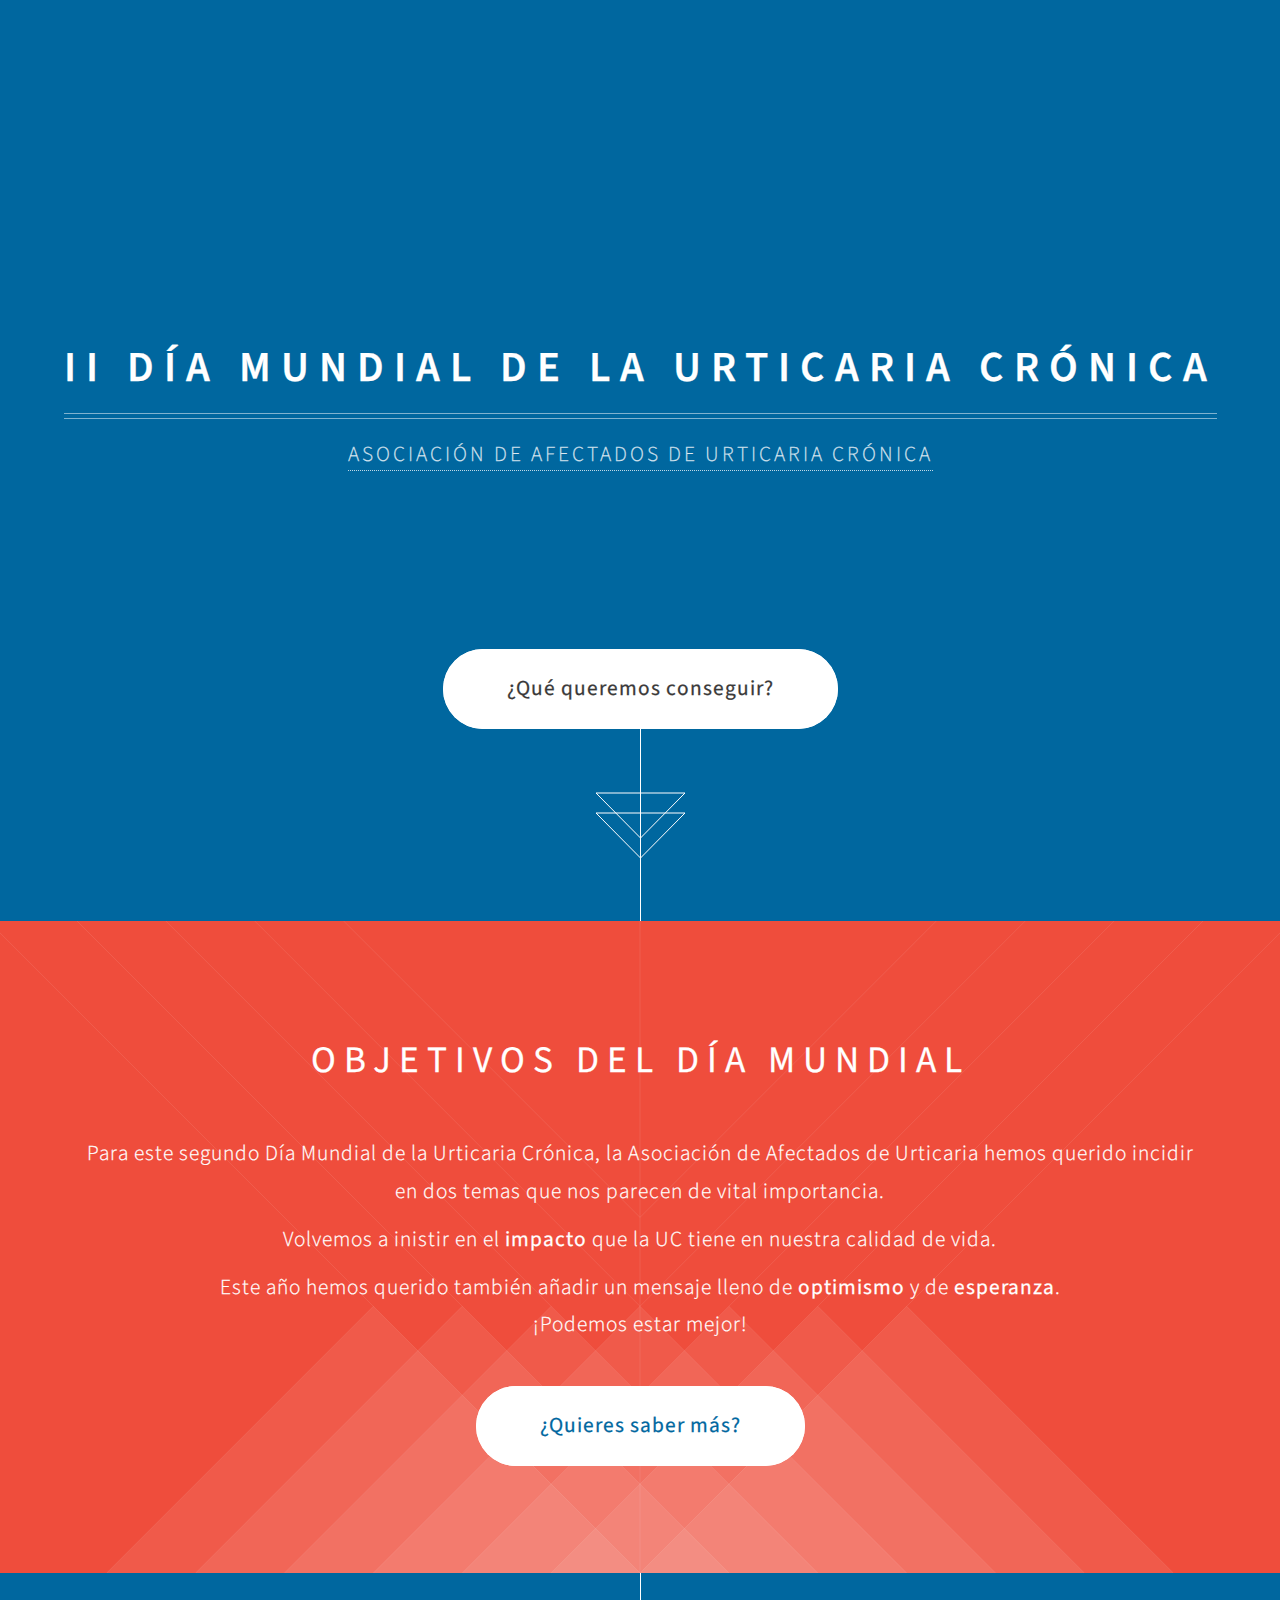
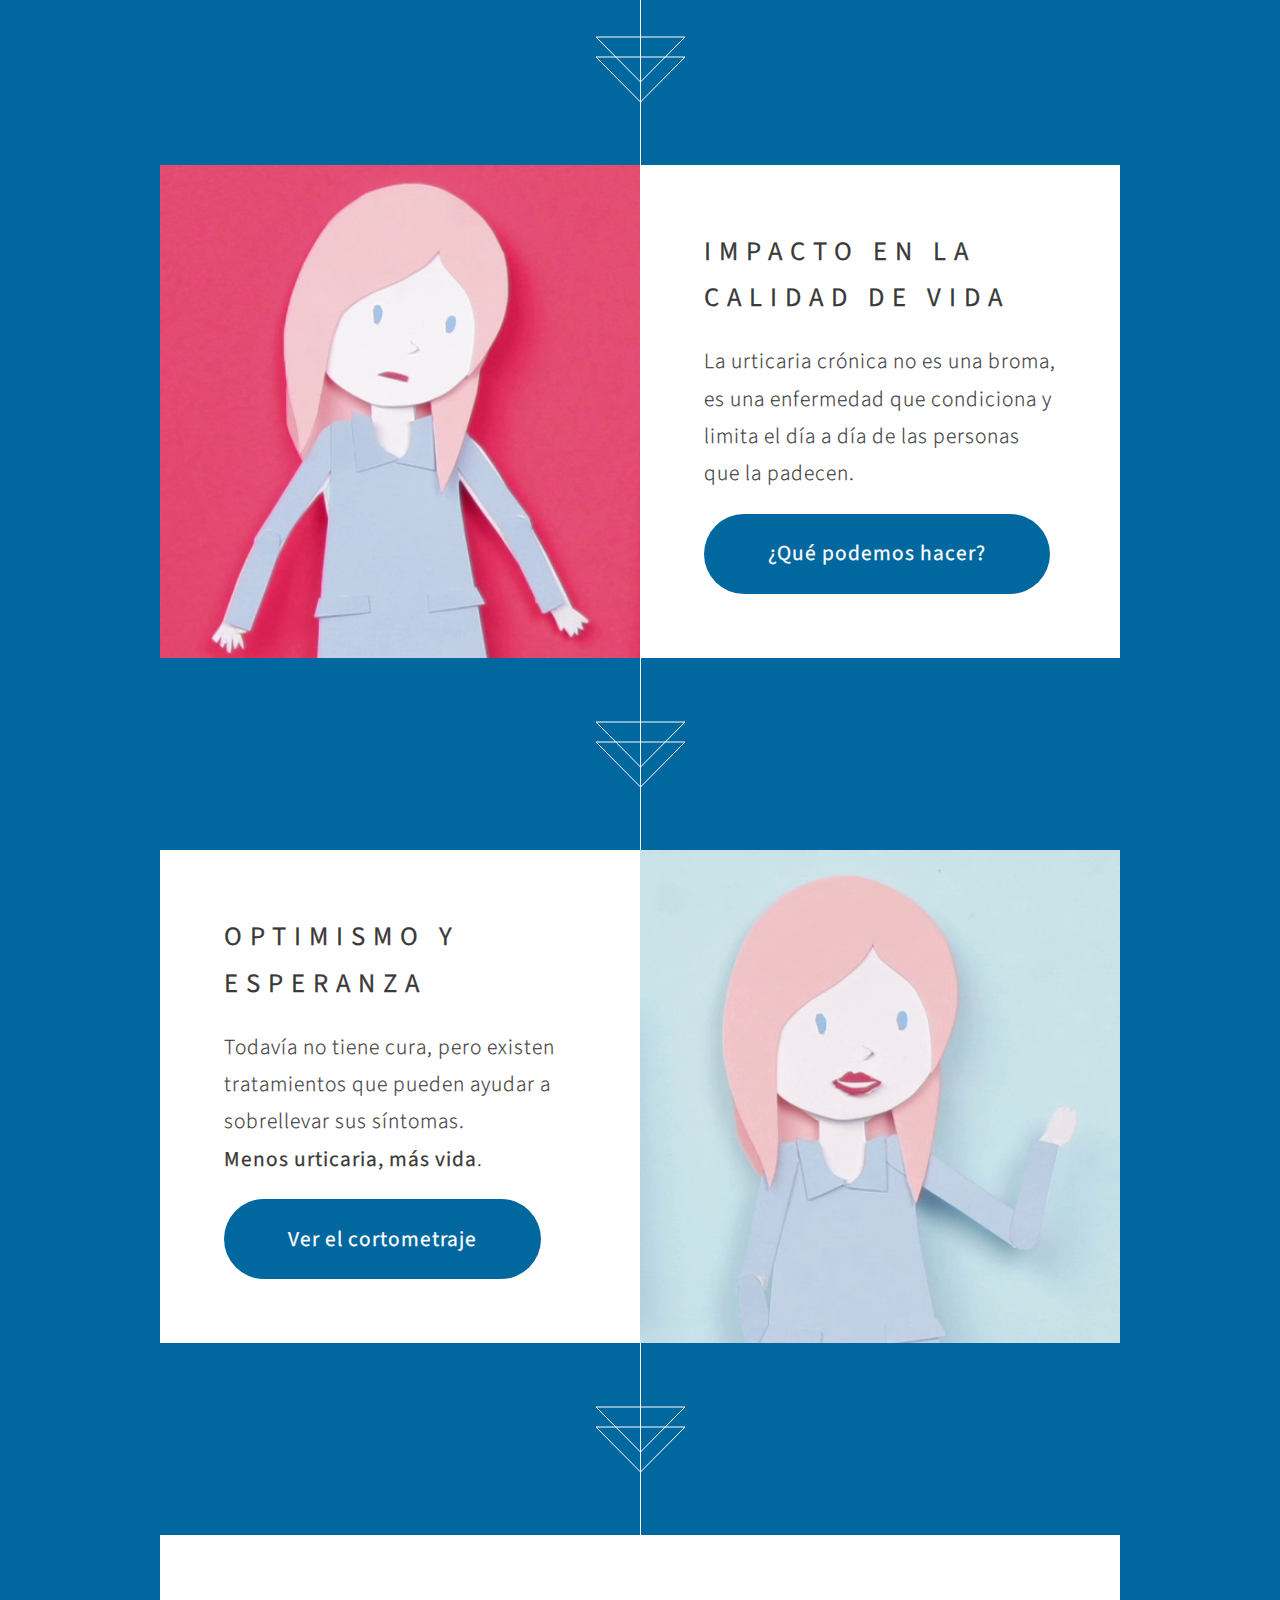
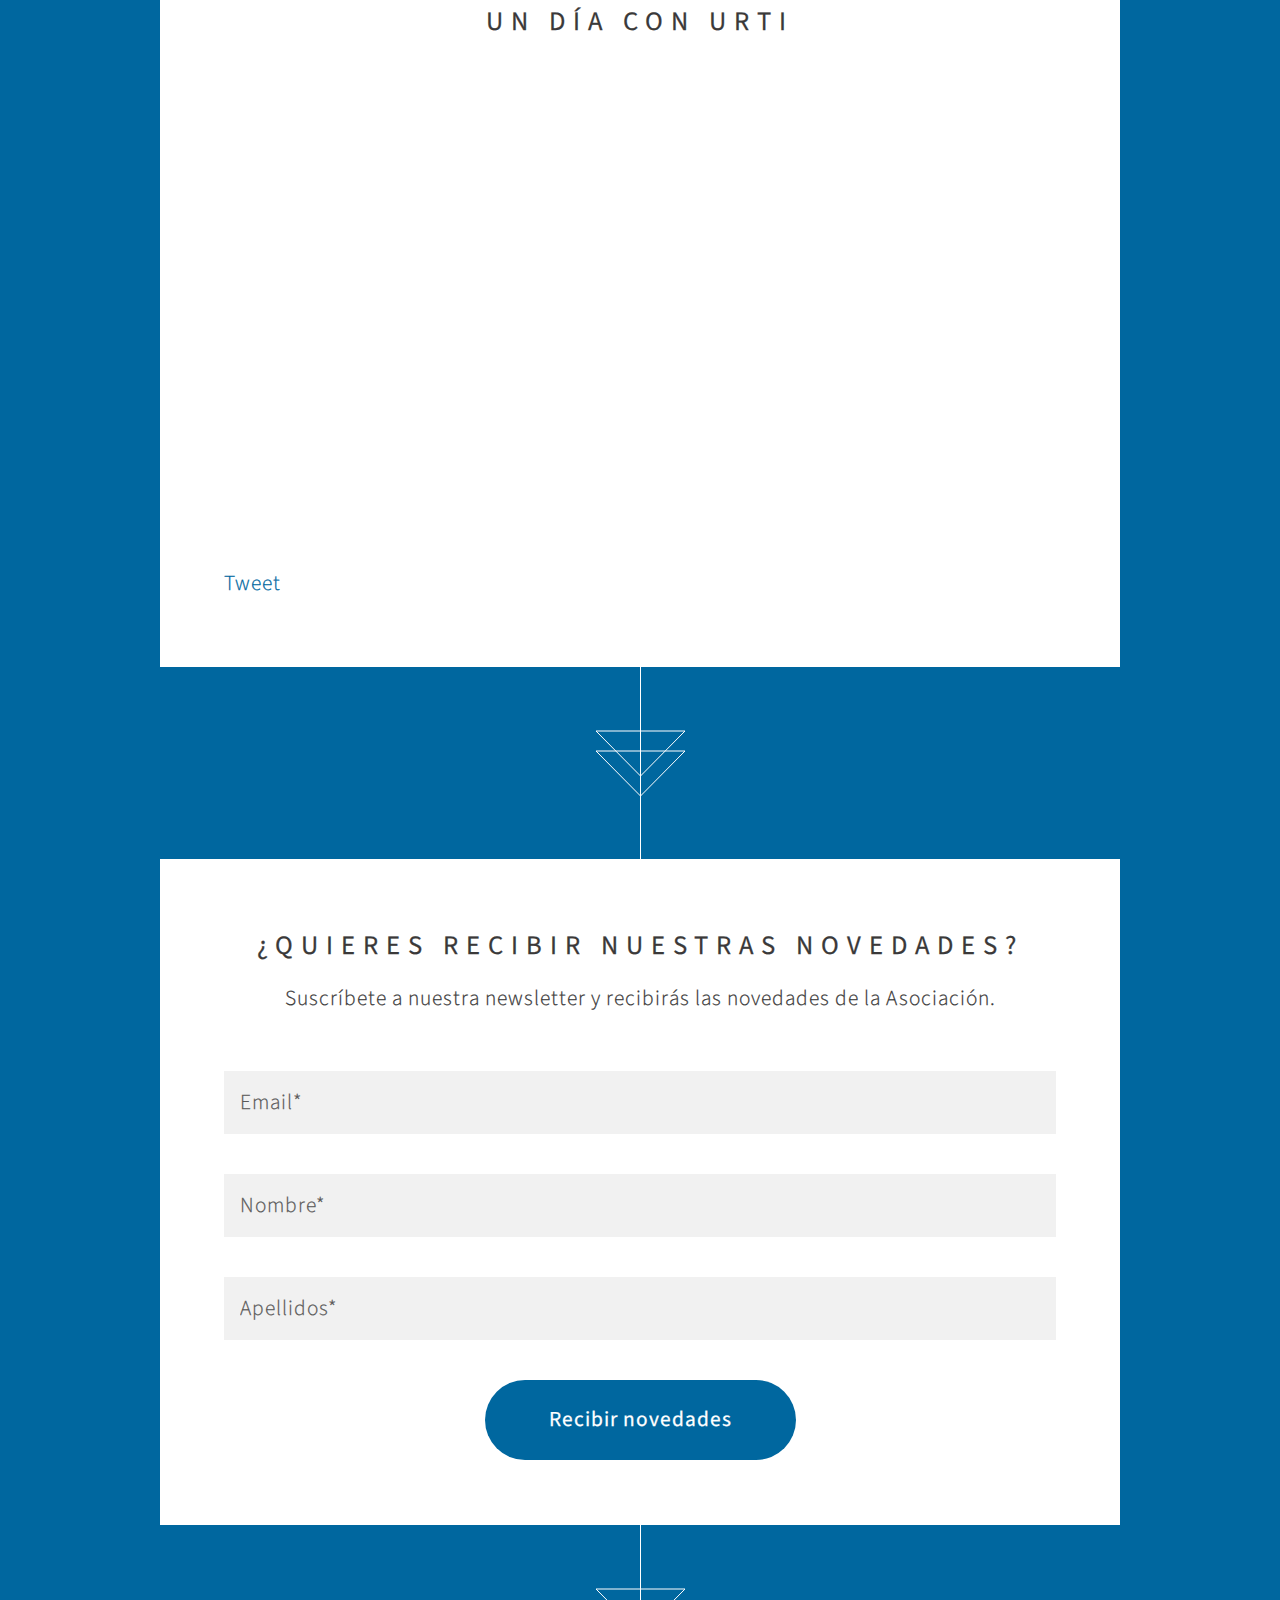
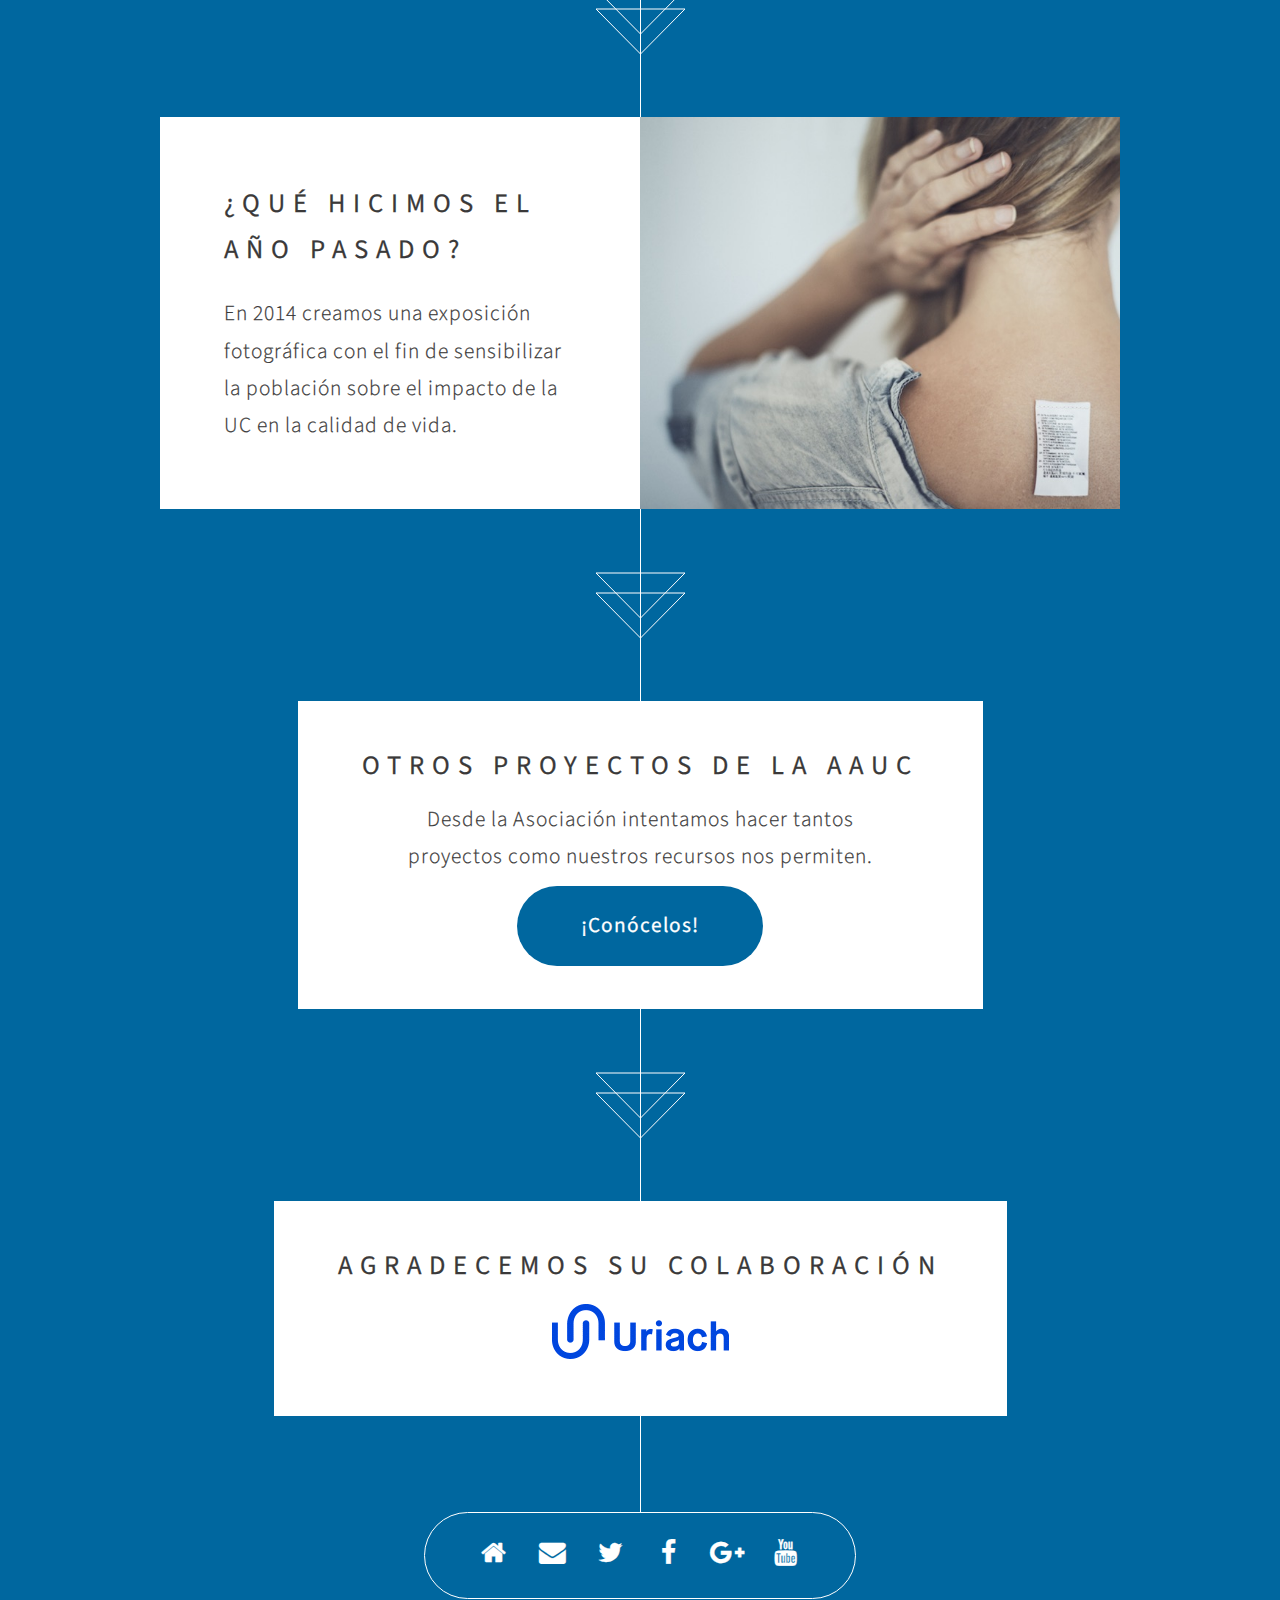
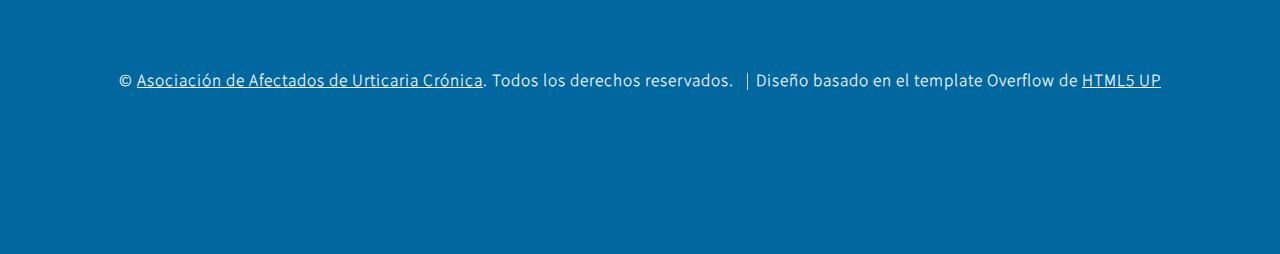
==== commit d352a0bb: "DM ready" ====
--- a/index.html
+++ b/index.html
@@ -27,6 +27,14 @@
     <meta name="twitter:creator" content="@UrticariaCronic"/>
 	</head>
 	<body>
+<div id="fb-root"></div>
+<script>(function(d, s, id) {
+  var js, fjs = d.getElementsByTagName(s)[0];
+  if (d.getElementById(id)) return;
+  js = d.createElement(s); js.id = id;
+  js.src = "//connect.facebook.net/en_GB/sdk.js#xfbml=1&version=v2.4";
+  fjs.parentNode.insertBefore(js, fjs);
+}(document, 'script', 'facebook-jssdk'));</script>
 		<!-- Header -->
 			<section id="header">
 				<header>
@@ -92,12 +100,15 @@
         <!-- Video -->
             <article id="video" class="container box style3">
                 <header>
-                    <h2>
-                  Estreno: 1 de octubre de 2015, 19:00h.
-                </h2>
+                  <h2>Un día con Urti</h2>
                 </header>
                 <div class="video-container">
-                    <iframe src="https://www.youtube.com/embed/JKD2OZnRj5E" frameborder="0" allowfullscreen></iframe>
+                    <iframe src="https://www.youtube.com/embed/F3vaDaW5vqw" frameborder="0" allowfullscreen></iframe>
+                </div>
+                <!-- <div style="position: absolute; bottom:50%; right:10px; float: right; width:100px"> -->
+                <div class="share-buttons">
+                  <div class="fb-share-button" data-href="http://diamundial.urticariacronica.org/" data-layout="button_count"></div>
+                  <a href="https://twitter.com/share" class="twitter-share-button" data-via="UrticariaCronic">Tweet</a>
                 </div>
             </article>
 
@@ -194,5 +205,6 @@
 		  ga('create', 'UA-42277084-2', 'auto');
 		  ga('send', 'pageview');
 		</script>
+    <script>!function(d,s,id){var js,fjs=d.getElementsByTagName(s)[0],p=/^http:/.test(d.location)?'http':'https';if(!d.getElementById(id)){js=d.createElement(s);js.id=id;js.src=p+'://platform.twitter.com/widgets.js';fjs.parentNode.insertBefore(js,fjs);}}(document, 'script', 'twitter-wjs');</script>
 	</body>
 </html>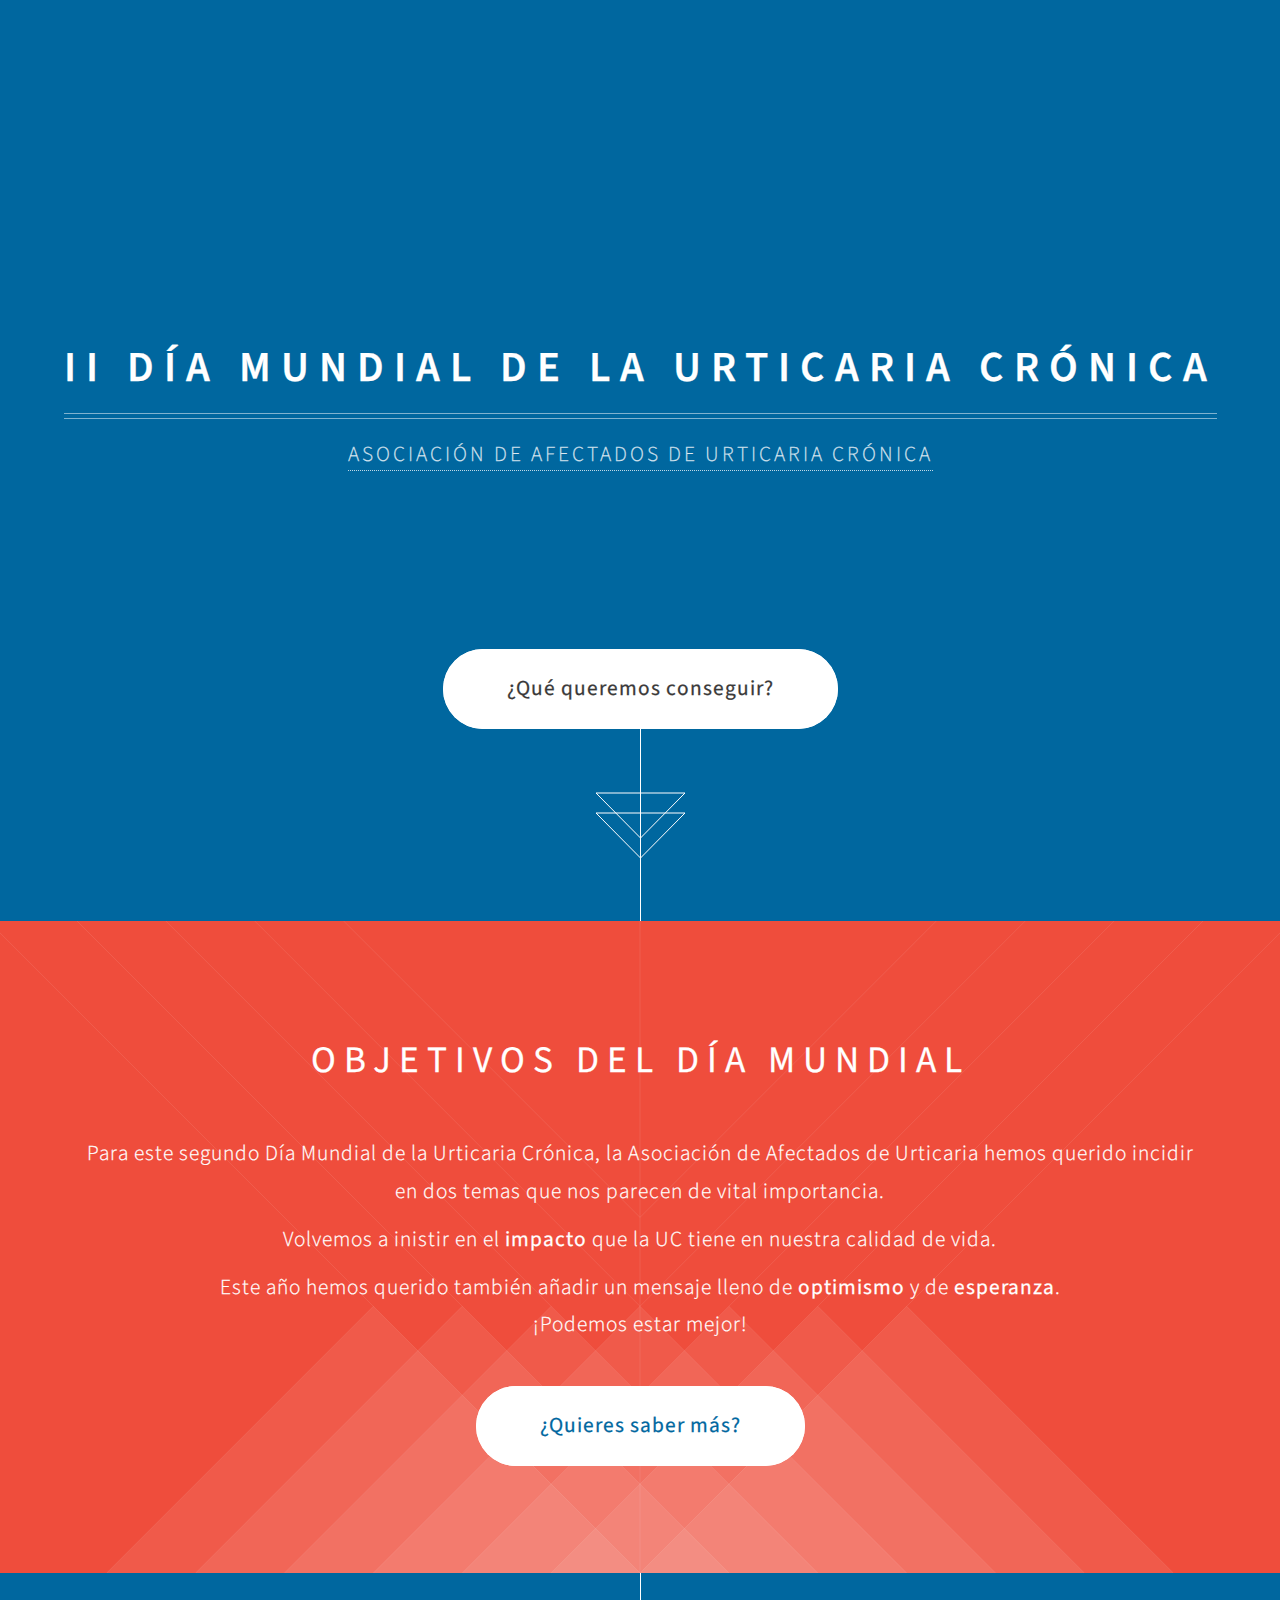
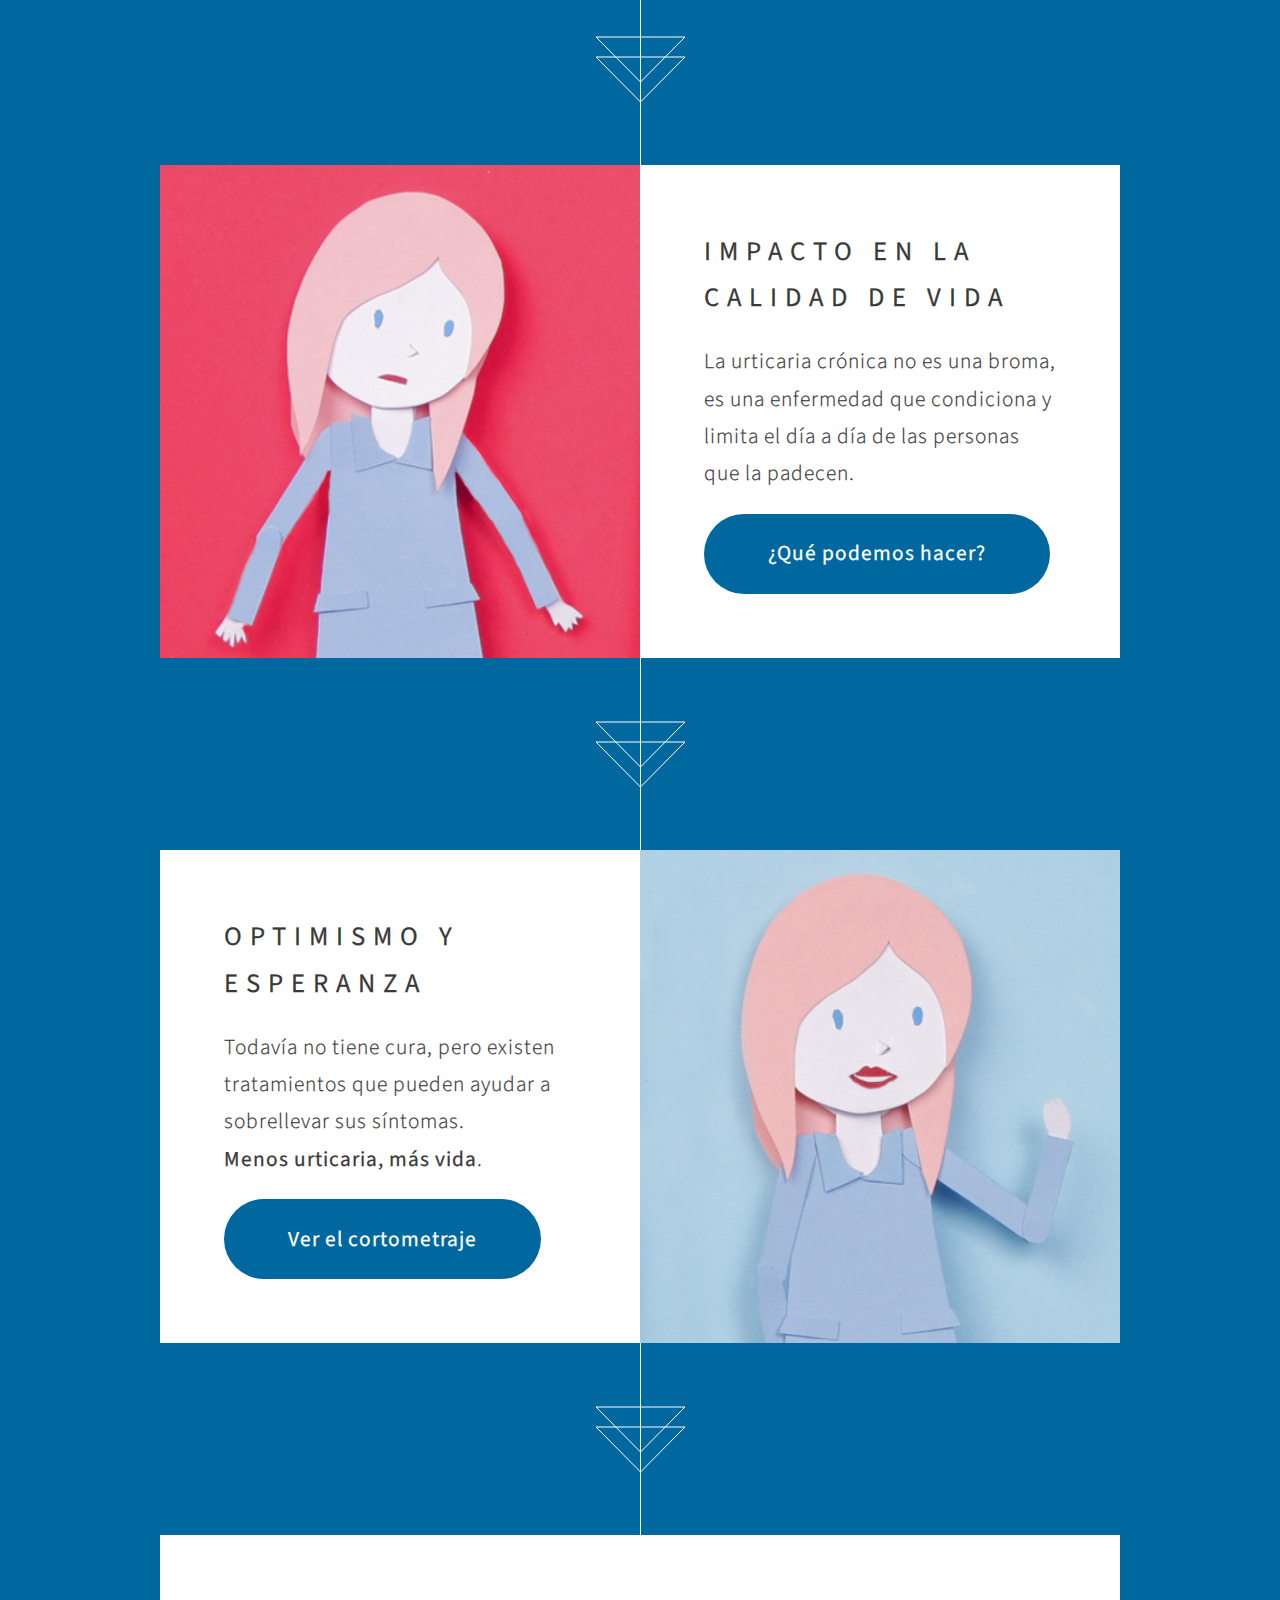
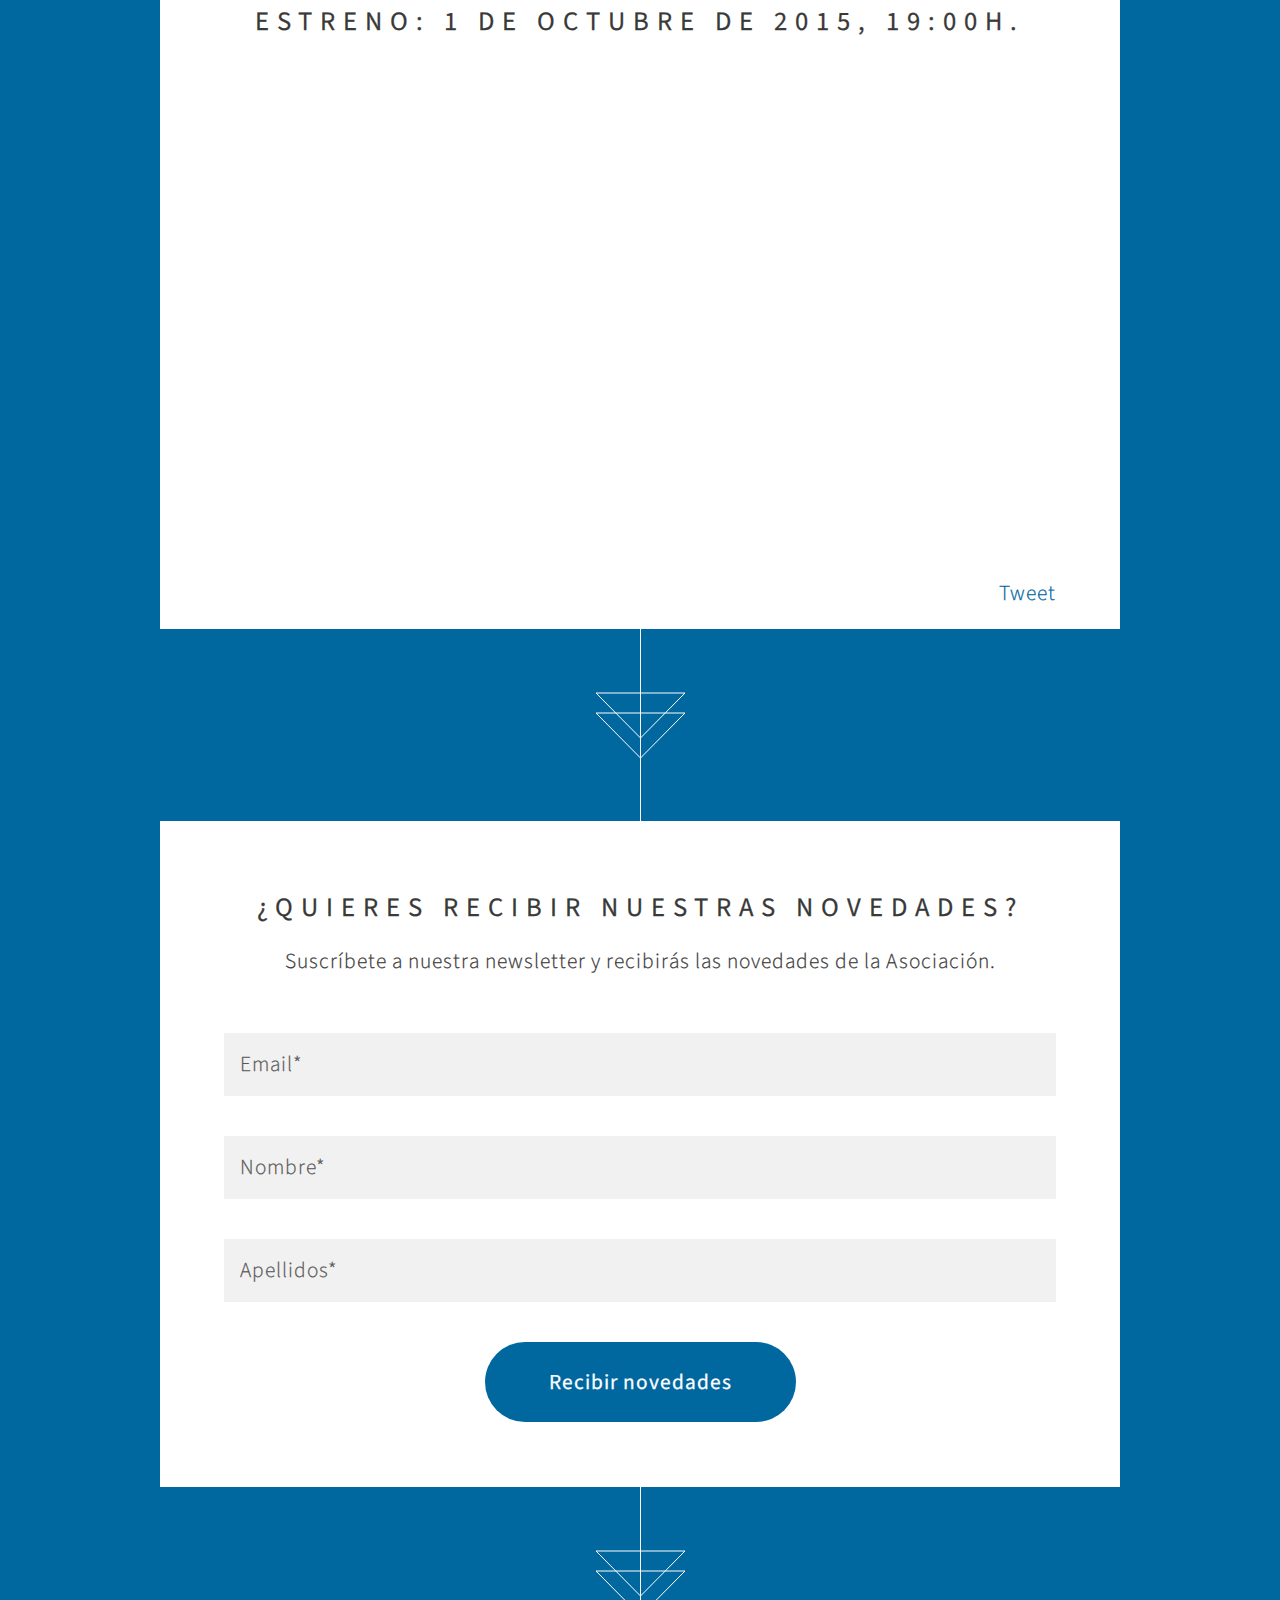
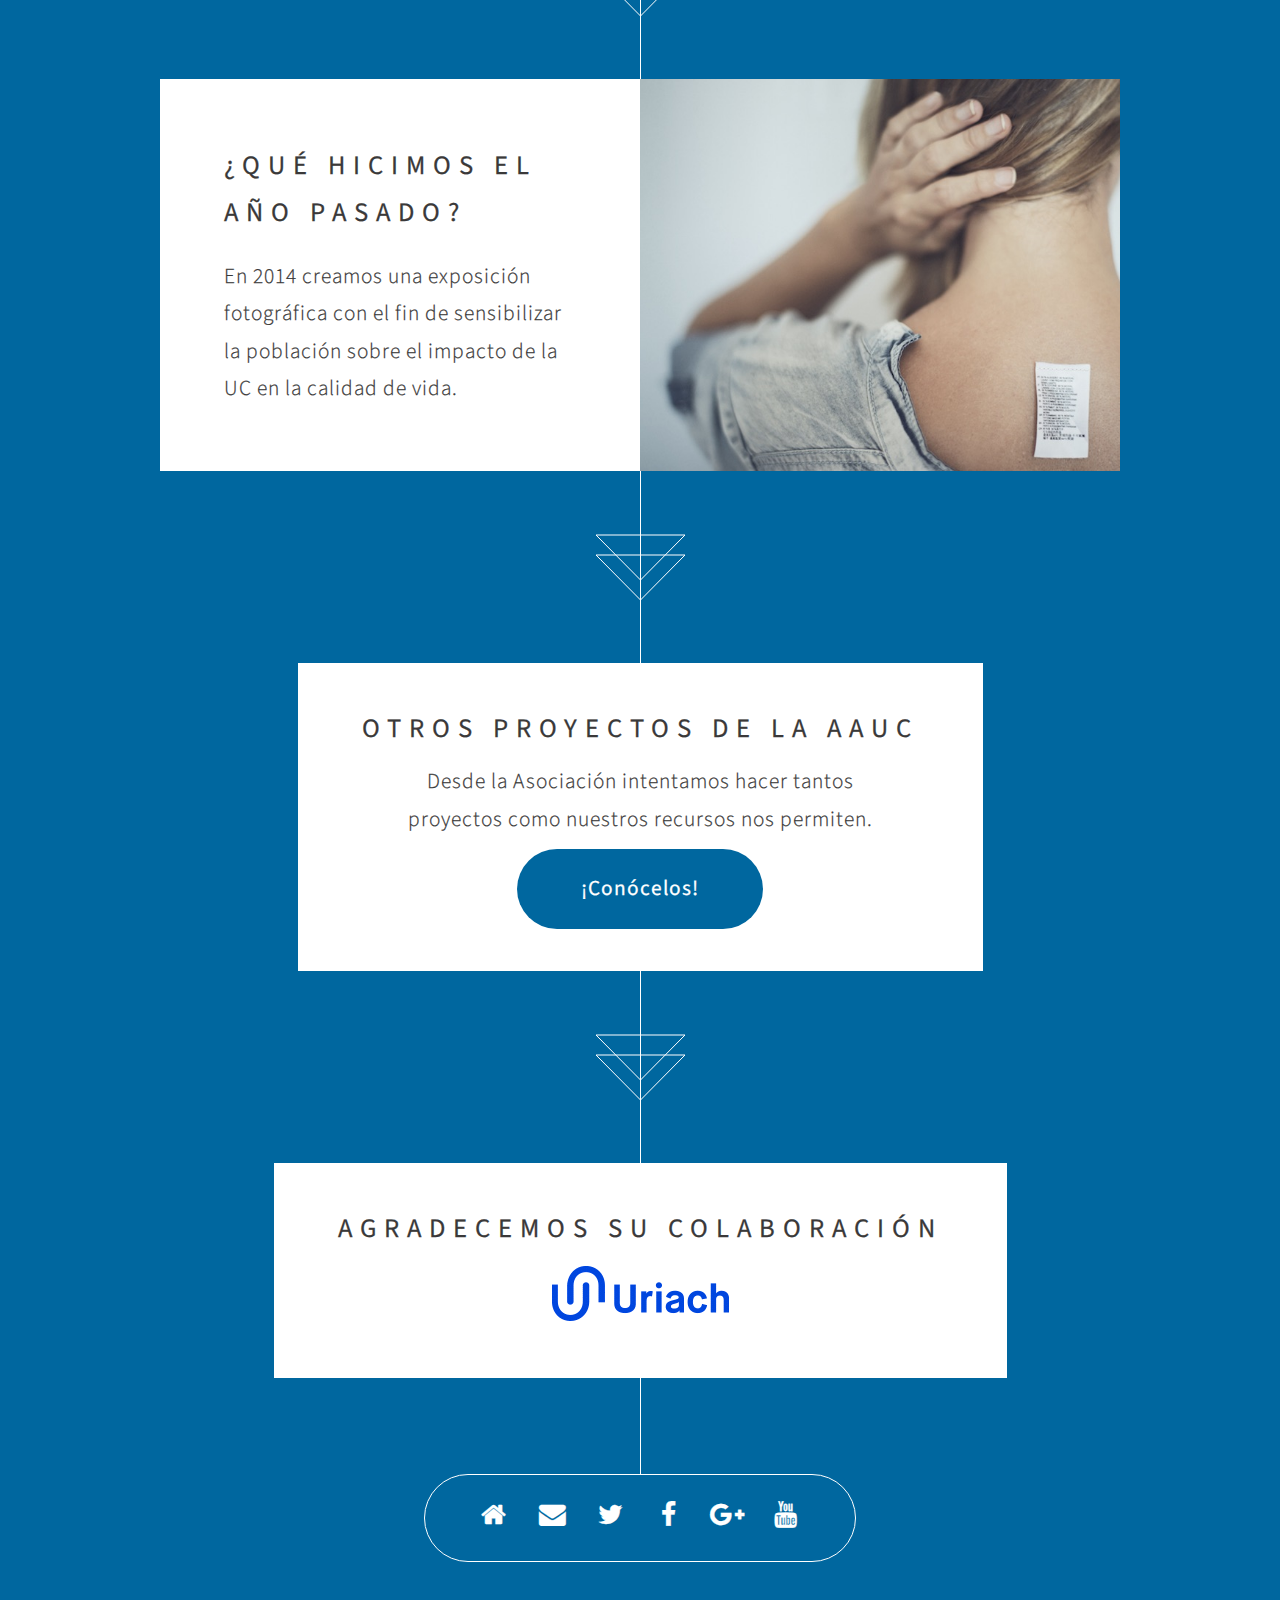
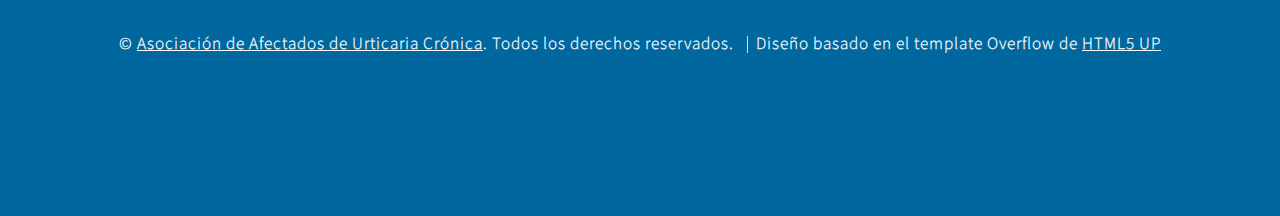
==== commit c33dd3de: "Added share buttons" ====
--- a/index.html
+++ b/index.html
@@ -100,10 +100,12 @@
         <!-- Video -->
             <article id="video" class="container box style3">
                 <header>
-                  <h2>Un día con Urti</h2>
+                    <h2>
+                  Estreno: 1 de octubre de 2015, 19:00h.
+                </h2>
                 </header>
                 <div class="video-container">
-                    <iframe src="https://www.youtube.com/embed/F3vaDaW5vqw" frameborder="0" allowfullscreen></iframe>
+                    <iframe src="https://www.youtube.com/embed/JKD2OZnRj5E" frameborder="0" allowfullscreen></iframe>
                 </div>
                 <!-- <div style="position: absolute; bottom:50%; right:10px; float: right; width:100px"> -->
                 <div class="share-buttons">
--- a/assets/css/main.css
+++ b/assets/css/main.css
@@ -1,5 +1,13 @@
 @import url("http://fonts.googleapis.com/css?family=Source+Sans+Pro:300,300italic,400,600");
 @import url("https://maxcdn.bootstrapcdn.com/font-awesome/4.4.0/css/font-awesome.min.css");
+
+  .share-buttons {
+    margin-top: 10px;
+    float: right;
+  }
+  .share-buttons>.fb-share-button>span {
+    vertical-align: baseline !important;
+  }
 
 /*
 	Overflow by HTML5 UP
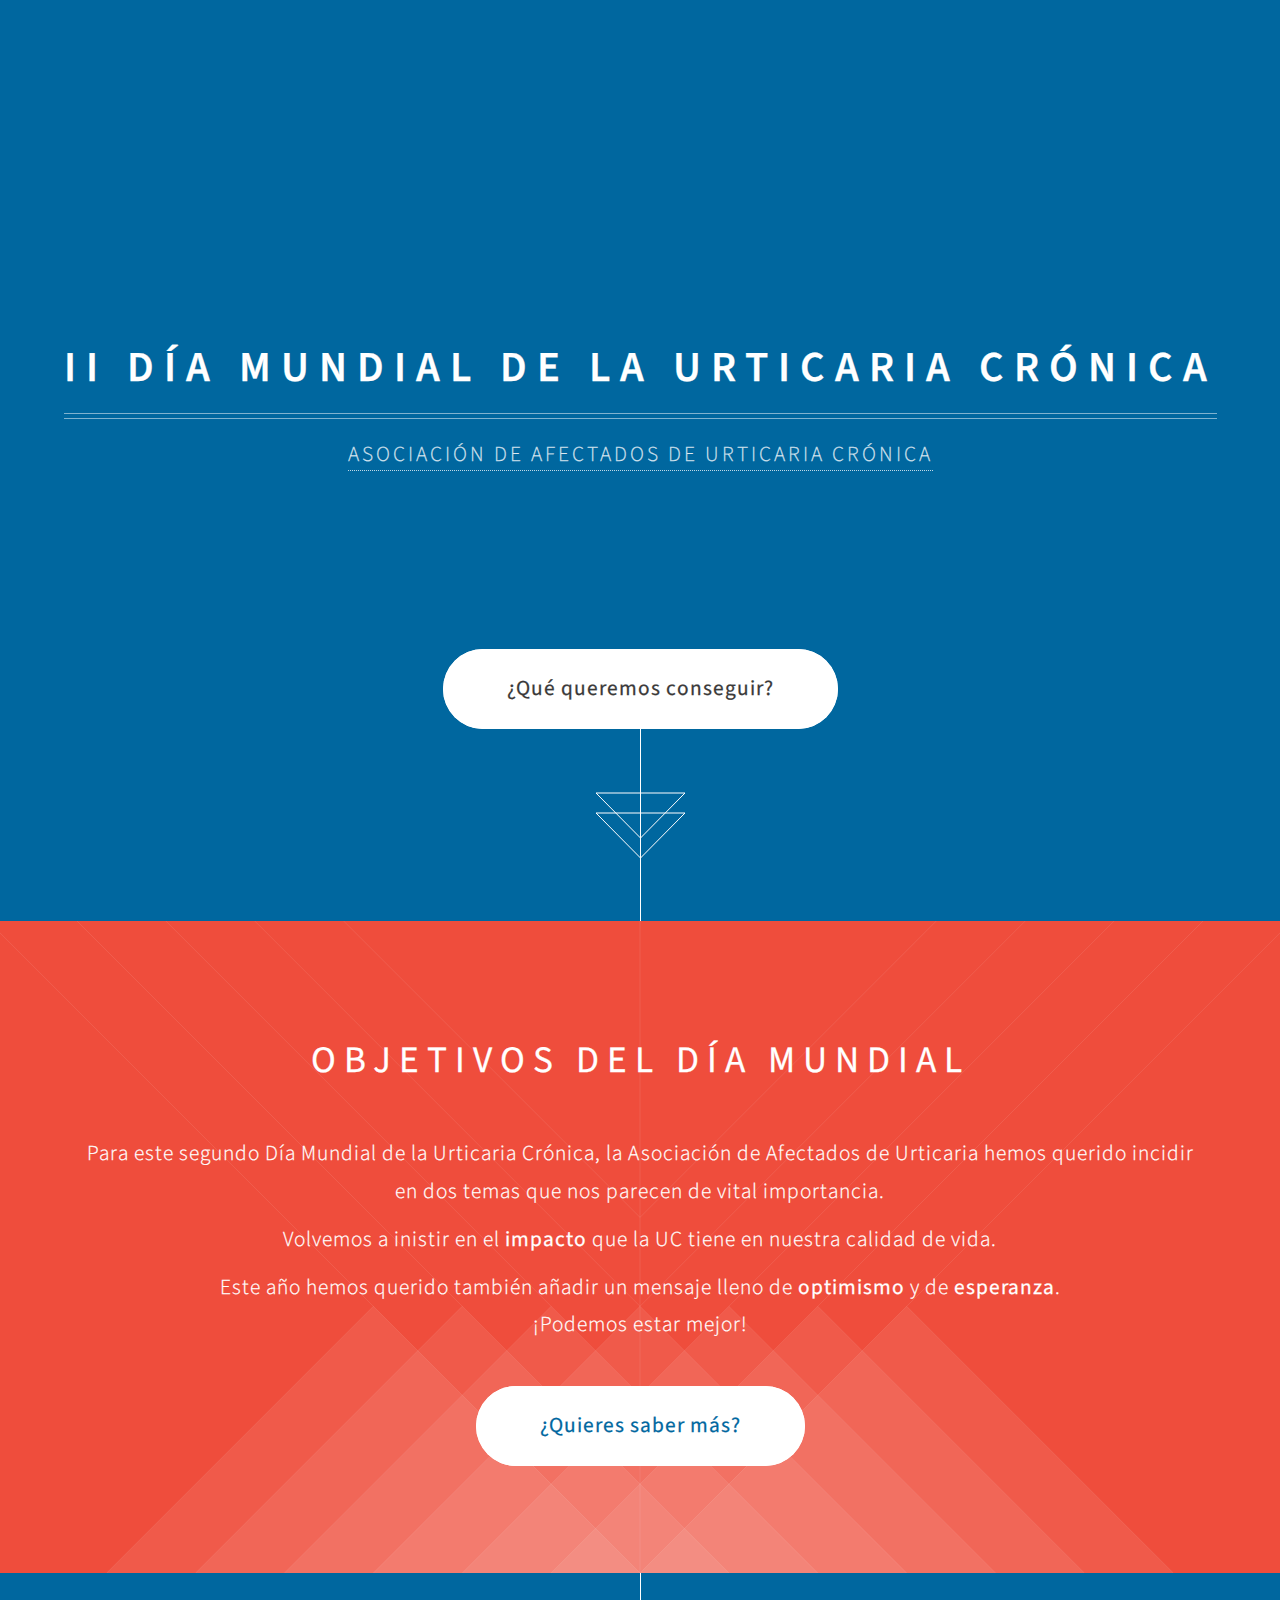
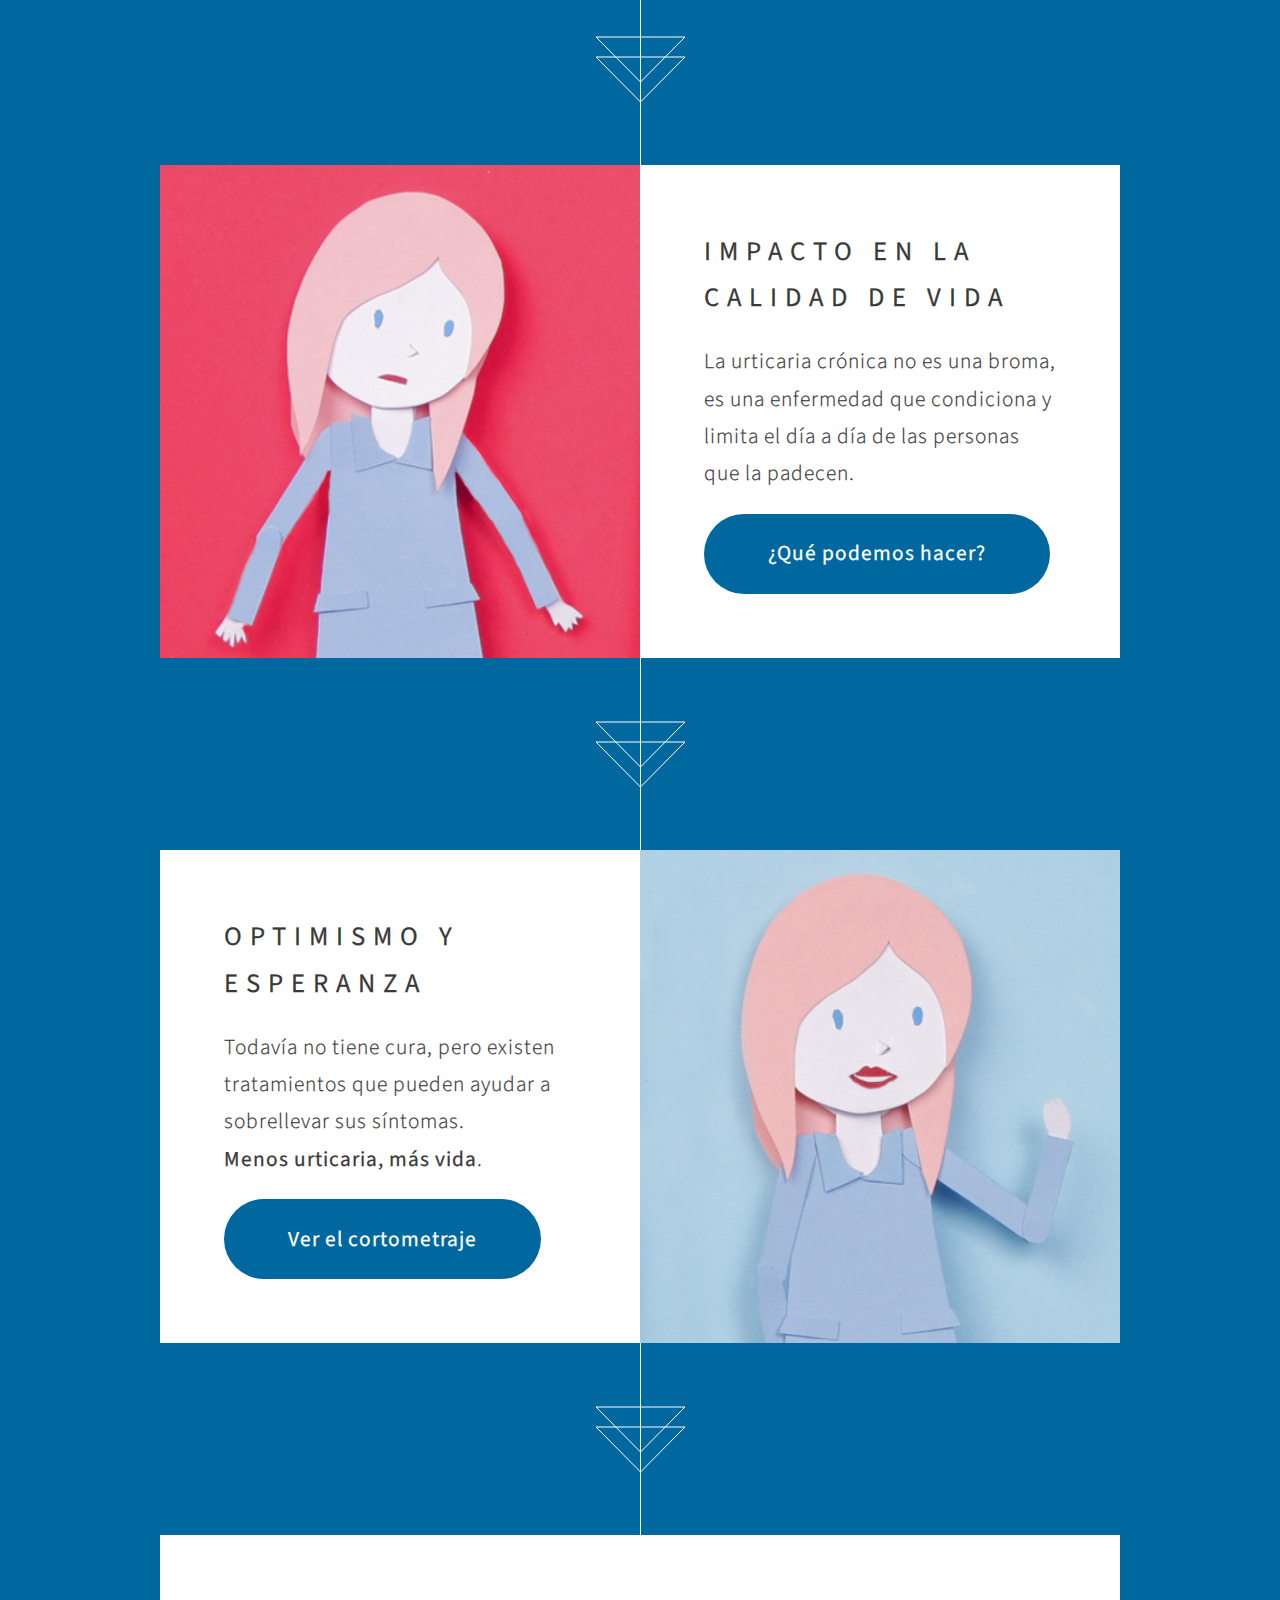
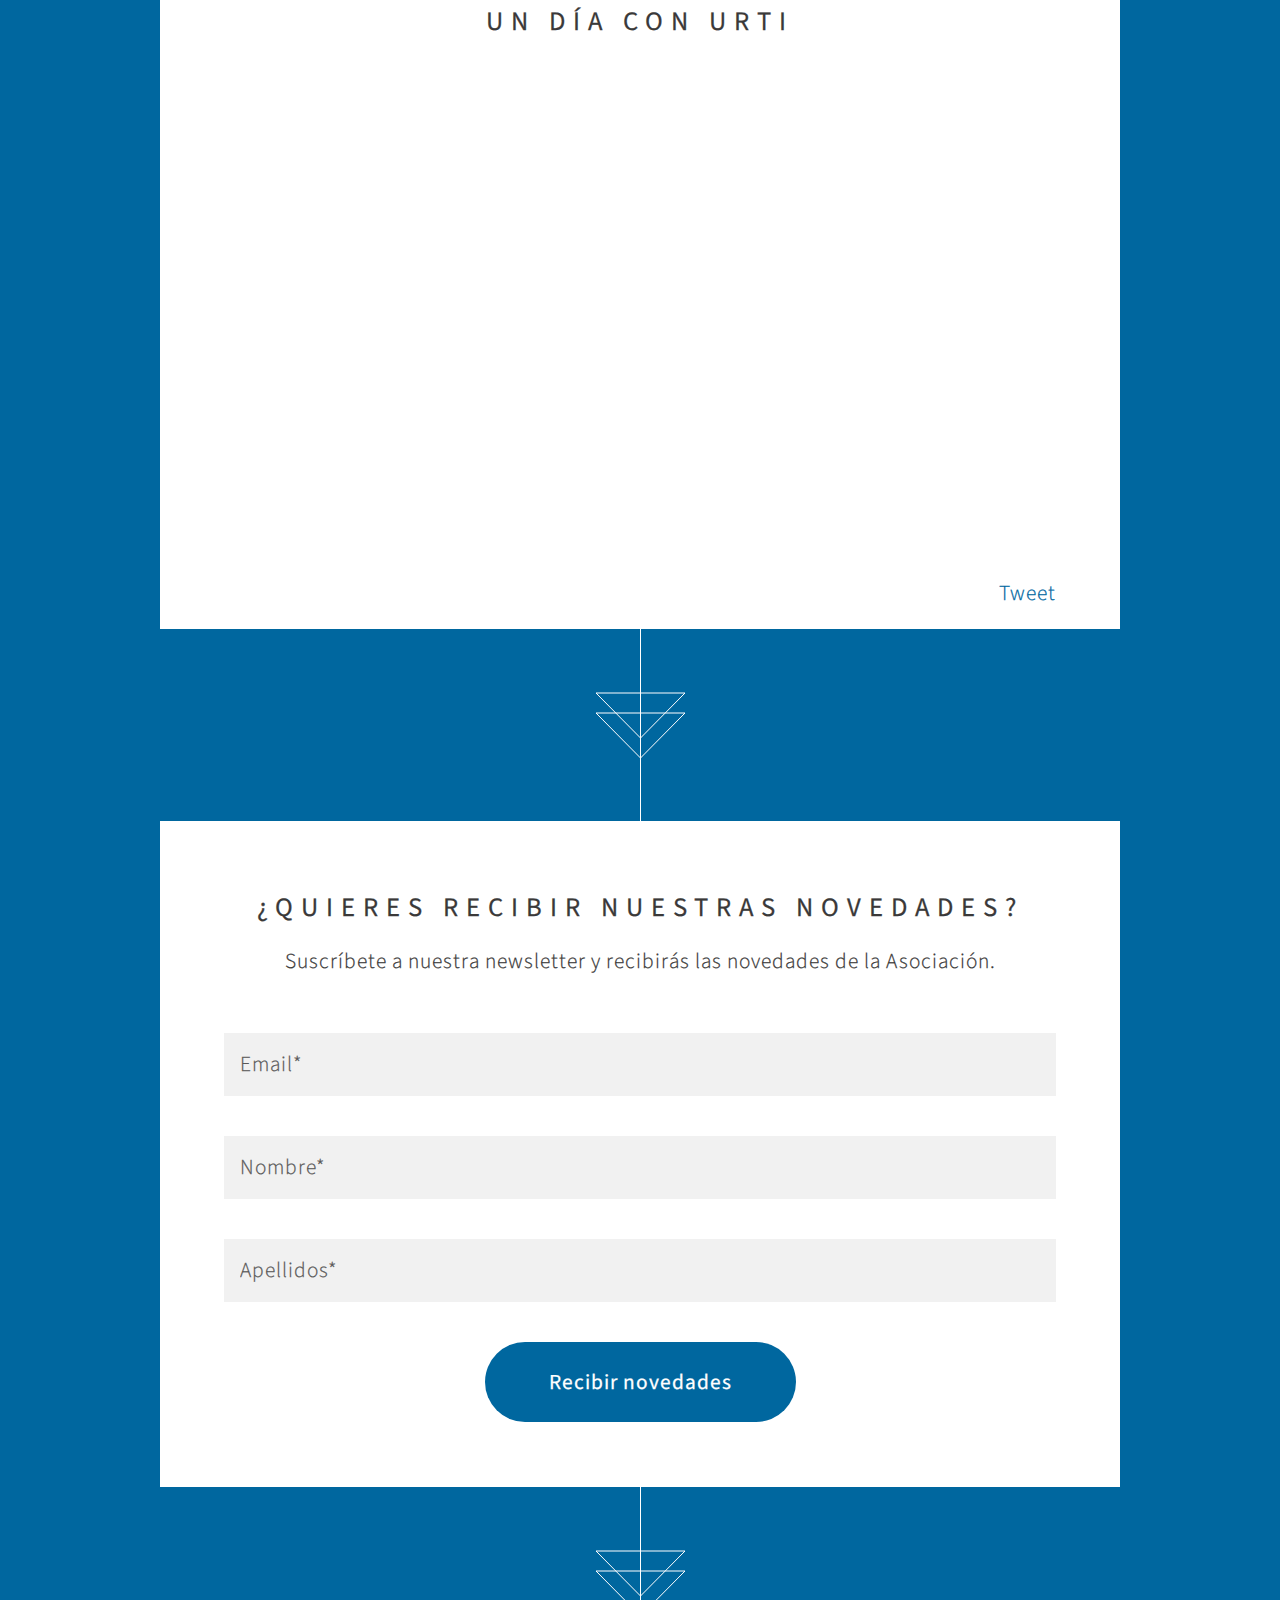
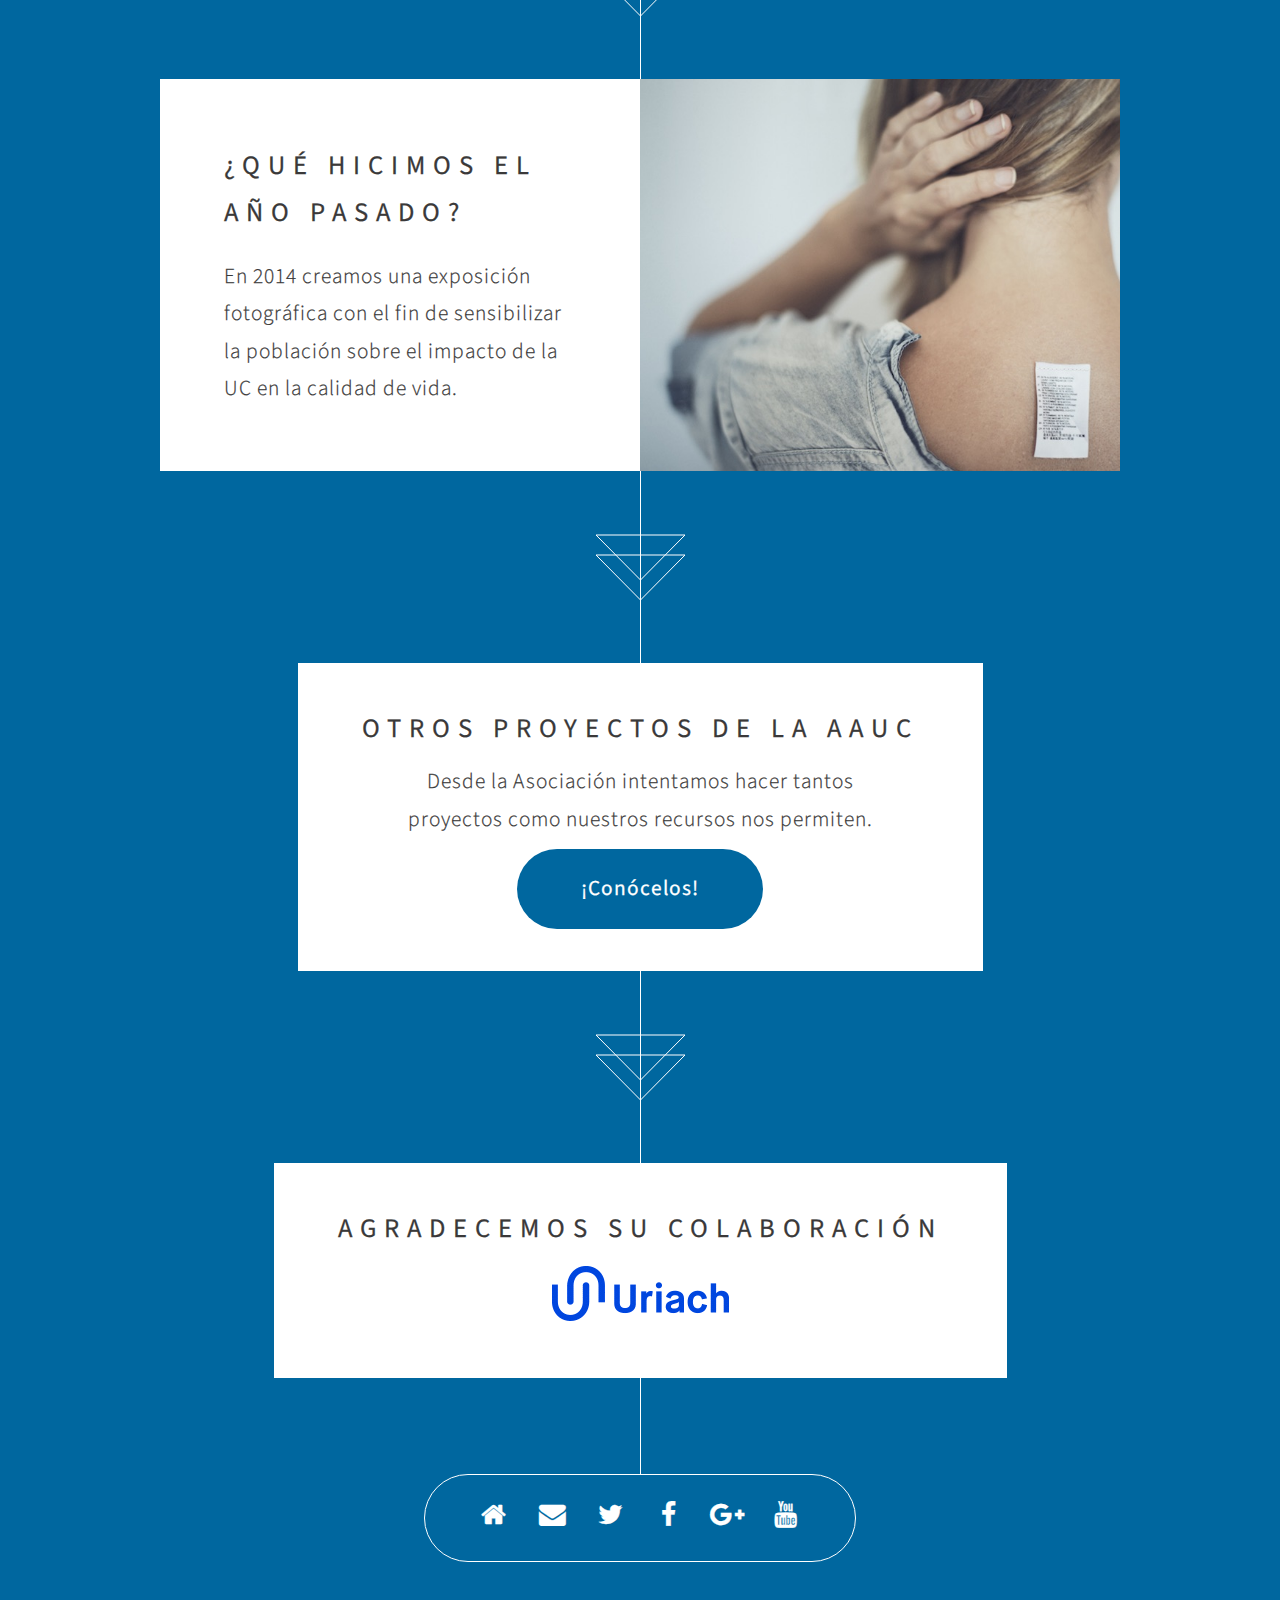
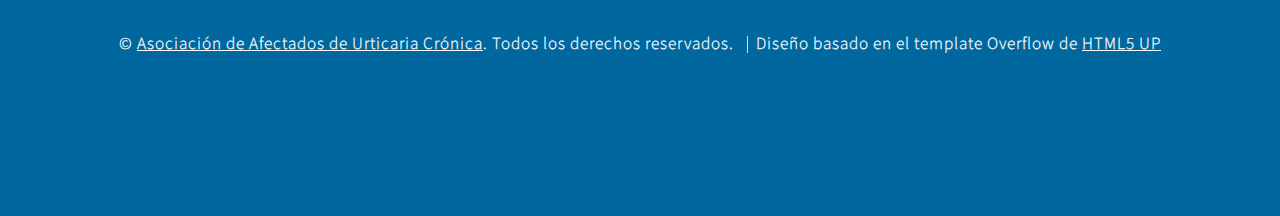
==== commit 2ac771f8: "Removed comment" ====
--- a/index.html
+++ b/index.html
@@ -100,14 +100,11 @@
         <!-- Video -->
             <article id="video" class="container box style3">
                 <header>
-                    <h2>
-                  Estreno: 1 de octubre de 2015, 19:00h.
-                </h2>
+                  <h2>Un día con Urti</h2>
                 </header>
                 <div class="video-container">
-                    <iframe src="https://www.youtube.com/embed/JKD2OZnRj5E" frameborder="0" allowfullscreen></iframe>
-                </div>
-                <!-- <div style="position: absolute; bottom:50%; right:10px; float: right; width:100px"> -->
+                    <iframe src="https://www.youtube.com/embed/F3vaDaW5vqw" frameborder="0" allowfullscreen></iframe>
+                </div>
                 <div class="share-buttons">
                   <div class="fb-share-button" data-href="http://diamundial.urticariacronica.org/" data-layout="button_count"></div>
                   <a href="https://twitter.com/share" class="twitter-share-button" data-via="UrticariaCronic">Tweet</a>
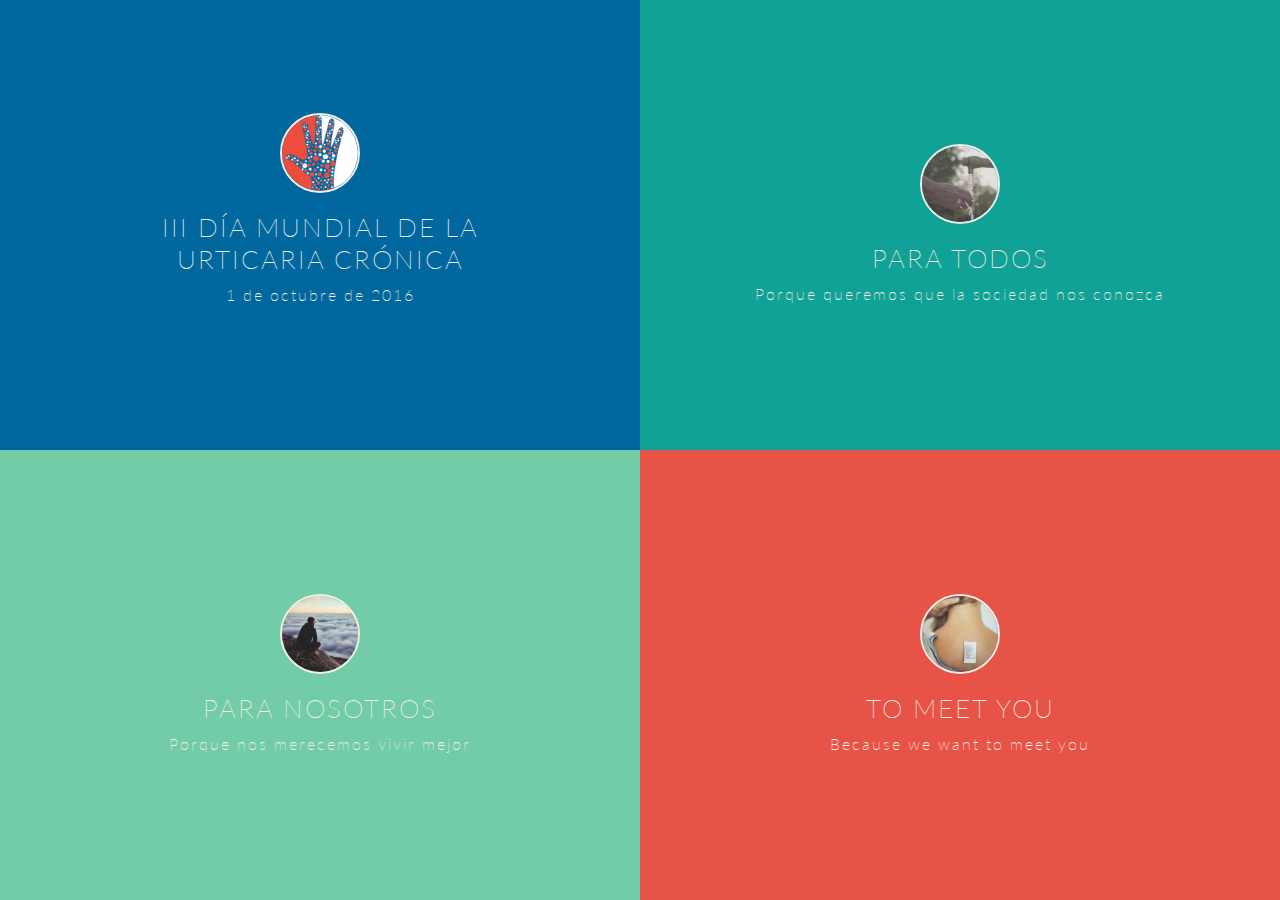
==== commit 915c25f3: "Primera versió DM 2016" ====
--- a/index.html
+++ b/index.html
@@ -1,209 +1,158 @@
-<!DOCTYPE HTML>
-<html lang="es">
-	<head>
-
-		<title>II Día Mundial de la Urticaria Crónica - Asociación de Afectados de Urticaria Crónica</title>
-		<meta charset="utf-8" />
-    <meta http-equiv="X-UA-Compatible" content="IE=edge">
-		<meta name="viewport" content="width=device-width, initial-scale=1" />
-		<!--[if lte IE 8]><script src="assets/js/ie/html5shiv.js"></script><![endif]-->
-		<link rel="stylesheet" href="assets/css/flipclock.css" />
-		<link rel="stylesheet" href="assets/css/main.css" />
-		<!--[if lte IE 8]><link rel="stylesheet" href="assets/css/ie8.css" /><![endif]-->
-    <link rel="publisher" href="https://plus.google.com/u/0/112504036269241650617"/>
-    <meta name="author" content="Asociación de Afectados de Urticaria Crónica">
-    <meta name="description" content="Página del II Día Mundial de la Urticaria Crónica (1 octubre) promovida por la Asociación de Afectados de Urticaria Crónica (AAUC).">
-    <meta property="og:locale" content="es_ES" />
-    <meta property="og:type" content="website" />
-    <meta property="og:title" content="II Día Mundial de la Urticaria Crónica - Asociación de Afectados de Urticaria Crónica" />
-    <meta property="og:description" content="Página del II Día Mundial de la Urticaria Crónica (1 octubre) promovida por la Asociación de Afectados de Urticaria Crónica (AAUC)." />
-    <meta property="og:url" content="http://diamundial.urticariacronica.org/" />
-    <meta property="og:site_name" content="II Día Mundial de la Urticaria Crónica - Asociación de Afectados de Urticaria Crónica" />
-    <meta property="article:publisher" content="https://www.facebook.com/urticariacronica" />
-    <meta property="og:image" content="http://diamundial.urticariacronica.org/images/ii-dia-mundial-uc-aauc.png" />
-    <meta name="twitter:card" content="summary"/>
-    <meta name="twitter:site" content="@UrticariaCronic"/>
-    <meta name="twitter:domain" content="Asociación de Afectados de Urticaria Crónica"/>
-    <meta name="twitter:creator" content="@UrticariaCronic"/>
-	</head>
-	<body>
-<div id="fb-root"></div>
-<script>(function(d, s, id) {
-  var js, fjs = d.getElementsByTagName(s)[0];
-  if (d.getElementById(id)) return;
-  js = d.createElement(s); js.id = id;
-  js.src = "//connect.facebook.net/en_GB/sdk.js#xfbml=1&version=v2.4";
-  fjs.parentNode.insertBefore(js, fjs);
-}(document, 'script', 'facebook-jssdk'));</script>
-		<!-- Header -->
-			<section id="header">
-				<header>
-					<h1>II Día Mundial de la Urticaria Crónica</h1>
-					<p><a target="_blank" href="http://www.urticariacronica.org">Asociación de Afectados de Urticaria Crónica</a></p>
-				</header>
-				<footer>
-					<a href="#banner" class="button style2 scrolly-middle">¿Qué queremos conseguir?</a>
-				</footer>
-			</section>
-
-		<!-- Banner -->
-			<section id="banner">
-				<header>
-					<h2>Objetivos del Día Mundial</h2>
-				</header>
-				<p>
-				  Para este segundo Día Mundial de la Urticaria Crónica, la Asociación de Afectados
-				  de Urticaria hemos querido incidir en dos temas que nos parecen de vital importancia.
-				</p>
-				<p>
-				  Volvemos a inistir en el <strong>impacto</strong> que la UC tiene en nuestra calidad de vida.
-				</p>
-				<p>
-				  Este año hemos querido también añadir un mensaje lleno de <strong>optimismo</strong>
-				  y de <strong>esperanza</strong>.<br/>¡Podemos estar mejor!
-				</p>
-                <footer>
-					<a href="#first" class="button style2 scrolly-middle">¿Quieres saber más?</a>
-				</footer>
-			</section>
-
-        <!-- Feature 1 -->
-            <article id="first" class="container box style1 right">
-                <a href="#second" class="image fit scrolly-middle"><img src="img/trista.png" alt="" /></a>
-                <div class="inner">
-                    <header>
-                        <h2>Impacto en la calidad de vida</h2>
-                    </header>
-                    <p>
-                      La urticaria crónica no es una broma, es una enfermedad que condiciona
-                      y limita el día a día de las personas que la padecen.
-                    </p>
-                    <a href="#second" class="button style1 scrolly-middle">¿Qué podemos hacer?</a>
-                </div>
-            </article>
-
-        <!-- Feature 2 -->
-            <article id="second" class="container box style1 left">
-                <a href="#video" class="image fit scrolly-middle"><img src="img/alegre.png" alt="" /></a>
-                <div class="inner">
-                    <header>
-                        <h2>Optimismo y esperanza</h2>
-                    </header>
-                    <p>
-                      Todavía no tiene cura, pero existen tratamientos que pueden ayudar a sobrellevar sus síntomas.
-                      <br><strong>Menos urticaria, más vida</strong>.
-                    </p>
-                    <a href="#video" class="button style1 scrolly-middle">Ver el cortometraje</a>
-                </div>
-            </article>
-
-        <!-- Video -->
-            <article id="video" class="container box style3">
-                <header>
-                  <h2>Un día con Urti</h2>
-                </header>
-                <div class="video-container">
-                    <iframe src="https://www.youtube.com/embed/F3vaDaW5vqw" frameborder="0" allowfullscreen></iframe>
-                </div>
-                <div class="share-buttons">
-                  <div class="fb-share-button" data-href="http://diamundial.urticariacronica.org/" data-layout="button_count"></div>
-                  <a href="https://twitter.com/share" class="twitter-share-button" data-via="UrticariaCronic">Tweet</a>
-                </div>
-            </article>
-
-		<!-- Newsletter -->
-			<article id="newsletter" class="container box style3">
-				<header>
-					<h2>¿Quieres recibir nuestras novedades?</h2>
-					<p>Suscríbete a nuestra newsletter y recibirás las novedades de la Asociación.</p>
-				</header>
-				<!-- Begin MailChimp Signup Form -->
-				<div id="mc_embed_signup">
-					<form action="//urticariacronica.us10.list-manage.com/subscribe/post?u=10c170b3f0e3a2577bed876e7&amp;id=170297c7af" method="post" id="mc-embedded-subscribe-form" name="mc-embedded-subscribe-form" class="validate" target="_blank" novalidate>
-						<div class="row">
-							<div class="12u 12u$(mobile)"><input type="email" class="text" name="EMAIL" placeholder="Email*" /></div>
-							<div class="12u 12u$(mobile)"><input type="text" class="text" name="FNAME" placeholder="Nombre*"></div>
-							<div class="12u 12u$(mobile)"><input type="text" class="text" name="LNAME" placeholder="Apellidos*"></div>
-							<!-- real people should not fill this in and expect good things - do not remove this or risk form bot signups-->
-							<input type="hidden" name="SIGNUP" id="SIGNUP" value="diamundial" />
-				    	<input style="position: absolute; left: -5000px;" type="text" name="b_10c170b3f0e3a2577bed876e7_170297c7af" tabindex="-1" value="">
-							<div class="12u$">
-								<ul class="actions">
-									<li><input type="submit" value="Recibir novedades" name="subscribe"/></li>
-								</ul>
-							</div>
-						</div>
-					</form>
-				</div>
-				<!--End mc_embed_signup-->
-			</article>
-
-		<!-- Last year -->
-			<article id="first" class="container box style1 left">
-				<a target="_blank" href="http://diamundial.urticariacronica.org/ponte-en-mi-piel/" class="image fit"><img src="images/ponte-en-mi-piel.jpg" alt="Ponte en mi piel (AAUC)" /></a>
-				<div class="inner">
-					<header>
-						<h2>¿Qué hicimos el año pasado?</h2>
-					</header>
-					<p>En 2014 creamos una exposición fotográfica con el fin de sensibilizar la población sobre el impacto de la UC en la calidad de vida.</p>
-				</div>
-			</article>
-
-	  <!-- Other projects -->
-		<article class="container box style2">
-		  <header>
-				<h2>Otros proyectos de la AAUC</h2>
-				<p>Desde la Asociación intentamos hacer tantos<br />
-				proyectos como nuestros recursos nos permiten.</p>
-				<p>
-				  <a target="_blank" href="http://www.urticariacronica.org/proyectos/" class="button style1 scrolly">¡Conócelos!</a>
-				</p>
-			</header>
-		</article>
-
-      <!-- Colabora -->
-        <article class="container box style2">
-          <header>
-                <h2>Agradecemos su colaboración</h2>
-                <p>
-                  <img src="img/uriach.gif" alt="Uriach">
-                </p>
-            </header>
-        </article>
-
-		<section id="footer">
-			<ul class="icons">
-				<li><a href="http://www.urticariacronica.org" target="_blank" class="icon fa-home"><span class="label">AAUC</span></a></li>
-				<li><a href="mailto:&#104;%6f%6c&#097;%40%75&#114;%74i%63&#097;r%69%61%63&#114;onic&#097;%2e&#111;%72&#103;" target="_blank" class="icon fa-envelope"><span class="label">Email</span></a></li>
-				<li><a href="https://twitter.com/UrticariaCronic" target="_blank" class="icon fa-twitter"><span class="label">Twitter</span></a></li>
-				<li><a href="https://www.facebook.com/urticariacronica" target="_blank" class="icon fa-facebook"><span class="label">Facebook</span></a></li>
-				<li><a href="https://plus.google.com/+UrticariacronicaOrg1" target="_blank" class="icon fa-google-plus"><span class="label">Google+</span></a></li>
-				<li><a href="https://www.youtube.com/user/urticariacronica" target="_blank" class="icon fa-youtube"><span class="label">Youtube</span></a></li>
-			</ul>
-			<div class="copyright">
-				<ul class="menu">
-					<li>&copy; <a href="http://www.urticariacronica.org/" target="_blank">Asociación de Afectados de Urticaria Crónica</a>. Todos los derechos reservados.</li>
-					<li>Diseño basado en el template Overflow de <a href="http://html5up.net" target="_blank">HTML5 UP</a></li>
-				</ul>
-			</div>
-		</section>
-
-		<!-- Scripts -->
-	    <script src="https://code.jquery.com/jquery-1.11.3.min.js"></script>
-		<script src="assets/js/jquery.scrolly.min.js"></script>
-		<script src="assets/js/skel.min.js"></script>
-		<script src="assets/js/util.js"></script>
-		<!--[if lte IE 8]><script src="assets/js/ie/respond.min.js"></script><![endif]-->
-		<script src="assets/js/main.js"></script>
-		<script>
-		  (function(i,s,o,g,r,a,m){i['GoogleAnalyticsObject']=r;i[r]=i[r]||function(){
-		  (i[r].q=i[r].q||[]).push(arguments)},i[r].l=1*new Date();a=s.createElement(o),
-		  m=s.getElementsByTagName(o)[0];a.async=1;a.src=g;m.parentNode.insertBefore(a,m)
-		  })(window,document,'script','//www.google-analytics.com/analytics.js','ga');
-
-		  ga('create', 'UA-42277084-2', 'auto');
-		  ga('send', 'pageview');
-		</script>
-    <script>!function(d,s,id){var js,fjs=d.getElementsByTagName(s)[0],p=/^http:/.test(d.location)?'http':'https';if(!d.getElementById(id)){js=d.createElement(s);js.id=id;js.src=p+'://platform.twitter.com/widgets.js';fjs.parentNode.insertBefore(js,fjs);}}(document, 'script', 'twitter-wjs');</script>
-	</body>
-</html>+<!DOCTYPE html>
+<html lang="es">
+	<head>
+		<meta charset="UTF-8" />
+		<meta http-equiv="X-UA-Compatible" content="IE=edge,chrome=1"> 
+		<meta name="viewport" content="width=device-width, initial-scale=1.0"> 
+		<title>III Día Mundial de la Urticaria Crónica - AAUC</title>
+    <link rel="publisher" href="https://plus.google.com/u/0/112504036269241650617"/>
+    <meta name="author" content="Asociación de Afectados de Urticaria Crónica">
+    <meta name="description" content="Página del III Día Mundial de la Urticaria Crónica (1 octubre de 2016) promovida por la Asociación de Afectados de Urticaria Crónica (AAUC).">
+    <meta property="og:locale" content="es_ES" />
+    <meta property="og:type" content="website" />
+    <meta property="og:title" content="III Día Mundial de la Urticaria Crónica - Asociación de Afectados de Urticaria Crónica" />
+    <meta property="og:description" content="Página del III Día Mundial de la Urticaria Crónica (1 octubre de 2016) promovida por la Asociación de Afectados de Urticaria Crónica (AAUC)." />
+    <meta property="og:image" content="http://diamundial.urticariacronica.org/images/iii-dia-mundial-uc-aauc.png" />
+    <meta property="og:url" content="http://diamundial.urticariacronica.org/" />
+    <meta property="og:site_name" content="III Día Mundial de la Urticaria Crónica - Asociación de Afectados de Urticaria Crónica" />
+    <meta property="article:publisher" content="https://www.facebook.com/urticariacronica" />
+    <meta name="twitter:card" content="summary"/>
+    <meta name="twitter:site" content="@UrticariaCronic"/>
+    <meta name="twitter:domain" content="Asociación de Afectados de Urticaria Crónica"/>
+    <meta name="twitter:creator" content="@UrticariaCronic"/>
+		<link rel="shortcut icon" href="/favicon.ico"> 
+		<link rel="stylesheet" type="text/css" href="css/component.css" />
+		<script src="js/modernizr.custom.js"></script>
+	</head>
+	<body>
+		<div class="container">	
+			<div id="bl-main" class="bl-main">
+				<section>
+					<div class="bl-box">
+						<h2>
+							<img src="images/logo-text-inv-trans.png"><br>
+							III Día Mundial de la Urticaria Crónica<br>
+							<span>1 de octubre de 2016</span>
+						</h2>
+					</div>
+					<div class="bl-content">
+						<h2>III Día Mundial de la Urticaria Crónica</h2>
+						<p><span>1 de octubre de 2016</span></p>
+						<article>
+							<h3>La Asociación de Afectados de Urticaria Crónica (AAUC)</h3>
+							<p>
+								Somos la asociación sin ánimo de lucro que agrupa a todas las personas afectadas por
+								la urticaria crónica para mejorar su la calidad de vida.
+							</p>
+							<p>
+								Para la celebración de este tercer Día Mundial hemos querido trabajar en tres projectos
+								distintos, destinados a tres públicos distintos:
+							</p>
+							<ul>
+								<li>Un proyecto para la <strong>población general</strong>, para que nos conozcan mejor.</li>
+								<li>Otro única y exclusivamente para <strong>nosotros</strong>, los afectados y afectadas, para que vivamos mejor.</li>
+								<li>Un último proyecto para entablar relaciones con <strong>asociaciones</strong> de otros países.</li>
+							</ul>
+						</article>
+						<article>
+							<h3>Agradecimientos</h3>
+							<p>
+								El Día Mundial y la Asociación en sí existen porqué hay mucha gente y entidades que colaboran
+								y nos ayudan. Desde aquí queremos agradecersélo muy sinceramente: a nuestros socios por estar
+								siempre ahí, a nuestros seguidores en las redes sociales que nos hacen ver que nuestros actos
+								son útiles a mucha gente, a nuestro comité científico asesor y a las sociedades científicas por
+								sus inestimables consejos y a los laboratorios colaboradores (Novartis y Uriach) por su apoyo
+								y ayuda.
+							</p>
+						</article>
+						<article>
+							<p>
+								¡Recuerda lo que hicimos el año <a href="2015/">2015 para el Día Mundial</a>!
+							</p>
+						</article>
+					</div>
+					<span class="bl-icon bl-icon-close"></span>
+				</section>
+				<section>
+					<div class="bl-box">
+						<h2>
+							<img src="images/conocenos.jpg"><br>
+							Para todos<br>
+							<span>Porque queremos que la sociedad nos conozca</span>
+						</h2>
+					</div>
+					<div class="bl-content">
+						<h2>Para todos</h2>
+						<article>
+							<h3>Porque nos merecemos vivir mejor</h3>
+							<p>
+								El 1 de octubre ¡queremos que nos conozcas! Y es que, si entre todos compartimos que existe una enfermedad llamada urticaria crónica, estaremos apoyando y ayudando a mejorar la calidad de vida de las personas que la padecen.
+							</p>
+							<p>
+								Nuestra ilusión es que nos des la mano en el III Día Mundial de la Urticaria Crónica para que esta afección <strong>deje de ser tan desconocida</strong>. 
+							</p>
+							<div class="video-wrapper">
+								<div>
+								</div>
+							</div>
+						</article>
+					</div>
+					<span class="bl-icon bl-icon-close"></span>
+				</section>
+				<section id="bl-work-section">
+					<div class="bl-box">
+						<h2>
+							<img src="images/convivir-urticaria-cronica.jpg"><br>
+							Para nosotros<br>
+							<span>Porque nos merecemos vivir mejor</span>
+						</h2>
+					</div>
+					<div class="bl-content">
+						<h2>Para nosotros</h2>
+						<article>
+							<h3>Porque nos merecemos vivir mejor</h3>
+							<p>
+								El 1 de octubre los afectados de urticaria crónica somos los grandes protagonistas. ¡Y queremos hacer algo importante para ti! Porque sabemos que esta enfermedad va mucho más allá de sus síntomas y tiene un impacto devastador en nuestras vidas.
+							</p>
+							<p>
+								Nuestro propósito es que nos acompañes y te sumes al III Día Mundial de la Urticaria Crónica, porque vamos a <strong>ayudarte a vivir mejor</strong>.
+							</p>
+						</article>
+					<span class="bl-icon bl-icon-close"></span>
+				</section>
+				<section>
+					<div class="bl-box">
+						<h2>
+							<img src="images/ponte-en-mi-piel.jpg"><br>
+							To meet you<br>
+							<span>Because we want to meet you</span>
+						</h2>
+					</div>
+					<div class="bl-content">
+						<h2>To meet them</h2>
+						<article>
+							<h3>Because we want to meet you</h3>
+							<p>
+								This year we also want to share what we do with more people. That’s why we've translated one of our most beloved projects into English.
+							</p>
+							<p>
+								We want to take the opportunity to contact and establish <strong>relationships with other organisations</strong> all around the world.
+							</p>
+							<p>
+								Are you one of them? <a href="mailto:hola@urticariacronica.org">Contact us</a>!
+							</p>
+						</article>
+					</div>
+					<span class="bl-icon bl-icon-close"></span>
+				</section>
+			</div>
+		</div><!-- /container -->
+		<script src="https://ajax.googleapis.com/ajax/libs/jquery/1.9.1/jquery.min.js"></script>
+		<script src="js/boxlayout.js"></script>
+		<script>
+			$(function() {
+				Boxlayout.init();
+			});
+		</script>
+	</body>
+</html>
--- a/css/component.css
+++ b/css/component.css
@@ -0,0 +1,476 @@
+@import url(http://fonts.googleapis.com/css?family=Lato:300,400,700);
+
+@font-face {
+	font-family: 'icomoon';
+	src:url('../fonts/icomoon.eot');
+	src:url('../fonts/icomoon.eot?#iefix') format('embedded-opentype'),
+		url('../fonts/icomoon.woff') format('woff'),
+		url('../fonts/icomoon.ttf') format('truetype'),
+		url('../fonts/icomoon.svg#icomoon') format('svg');
+	font-weight: normal;
+	font-style: normal;
+}
+
+body, html { font-size: 100%; padding: 0; margin: 0; height: 100%;}
+
+*,
+*:after,
+*:before {
+	-webkit-box-sizing: border-box;
+	-moz-box-sizing: border-box;
+	box-sizing: border-box;
+}
+
+body {
+    font-family: 'Lato', Calibri, Arial, sans-serif;
+    color: #f2ede3;
+    background: #333;
+    font-size: 0.9em;
+    font-weight: 300;
+}
+
+a {
+	color: #f0f0f0;
+	text-decoration: none;
+	font-weight: 700;
+	letter-spacing: 2px;
+	padding: 0 5px;
+	text-transform: uppercase;
+	font-size: 80%;
+}
+
+a:hover {
+	color: #fff;
+}
+
+div.video-wrapper {
+    margin-left: 20%;
+    margin-right: 20%;
+}
+ 
+div.video-wrapper > div {
+    position: relative;
+    padding-bottom: 56.25%;
+    padding-top: 30px;
+    height: 0;
+    overflow: hidden;
+}
+
+div.video-wrapper > div > iframe {
+    position: absolute;
+    top: 0;
+    left: 0;
+    width: 100%;
+    height: 100%;
+}
+
+.container { height: 100%; }
+
+.bl-main {
+	position: absolute;
+	width: 100%;
+	height: 100%;
+	overflow: hidden;
+}
+
+.bl-main > section {
+	position: absolute;
+	width: 50%;
+	height: 50%;
+}
+
+.bl-main > section:first-child {
+	top: 0;
+	left: 0;
+	background: #00679F;
+	/*background: #10A296;*/
+}
+
+.bl-main > section:nth-child(2) {
+	top: 0;
+	left: 50%;
+	background: #10A296;
+	/*background: #FA987D;*/
+}
+
+.bl-main > section:nth-child(3) {
+	top: 50%;
+	left: 0;
+	background: #72CCA7;
+	/*background: #72CCA7;*/
+}
+
+.bl-main > section:nth-child(4) {
+	top: 50%;
+	left: 50%;
+	background: #E85347;
+	/*color: #E85347;*/
+	/*background: #10A296;*/
+}
+
+.bl-box {
+	position: relative;
+	width: 100%;
+	height: 100%;
+	cursor: pointer;
+	opacity: 1;
+	/* Centering with flexbox */
+    display: -webkit-box;
+    display: -moz-box;
+    display: -ms-flexbox;
+    display: -webkit-flex;
+    display: flex;
+    -webkit-flex-direction: row;
+    -ms-flex-direction: row;
+    flex-direction: row;
+    -webkit-flex-wrap: wrap;
+    -ms-flex-wrap: wrap;
+    flex-wrap: wrap;
+    -webkit-box-pack: center;
+    -moz-box-pack: center;
+    -webkit-justify-content: center;
+    -ms-flex-pack: center;
+    justify-content: center;
+    -webkit-box-align: center;
+    -moz-box-align: center;
+    -webkit-align-items: center;
+    -ms-flex-align: center;
+    align-items: center;
+}
+
+
+.bl-box h2 {
+	text-align: center;
+	margin: 0;
+	padding: 20px;
+	max-width: 80%;
+	font-size: 1.8em;
+	letter-spacing: 2px;
+	font-weight: 200;
+	text-transform: uppercase;
+}
+
+.bl-box h2 span {
+	font-size: 0.6em;
+	text-transform: none;
+}
+
+
+.bl-box h2 img {
+	width: 80px;
+	border-radius: 50%;
+	border: 2px solid #f2ede3;
+	margin-bottom: 0.5em;
+}
+
+.bl-icon {
+	font-family: 'icomoon';
+	speak: none;
+	font-style: normal;
+	font-weight: normal;
+	font-variant: normal;
+	text-transform: none;
+	line-height: 1;
+	cursor: pointer;
+	-webkit-font-smoothing: antialiased;
+}
+
+.bl-icon:before {
+	display: block;
+	font-size: 2em;
+	margin-bottom: 10px;
+}
+
+.bl-icon-about:before {
+	content: "\e000";
+}
+
+.bl-icon-works:before {
+	content: "\e001";
+}
+
+.bl-icon-blog:before {
+	content: "\e002";
+}
+
+.bl-icon-contact:before {
+	content: "\e003";
+}
+
+.bl-main > section .bl-icon-close {
+	position: absolute;
+	top: 20px;
+	right: 20px;
+	cursor: pointer;
+	z-index: 100;
+	opacity: 0;
+	pointer-events: none;
+}
+
+.bl-icon-close:before {
+	content: "\e005";
+}
+
+.bl-content, 
+div.bl-panel-items > div > div {
+	opacity: 0;
+	pointer-events: none;
+	position: absolute;
+	top: 60px;
+	left: 30px;
+	right: 30px;
+	bottom: 30px;
+	padding: 0 20px;
+	overflow: hidden;
+	overflow-y: auto;
+}
+
+/* Custom content */
+
+.bl-content p,
+.bl-content ul
+ {
+	margin: 0 auto;
+	padding-bottom: 15px;
+	font-size: 1.7em;
+	line-height: 1.8;
+}
+
+.bl-content h2 {
+	font-size: 3em;
+	font-weight: 300;
+	margin: 0 0 20px 0;
+}
+
+.bl-content article {
+	padding: 20px 40px 20px 0px;
+}
+
+.bl-content article h3 {
+	font-weight: 700;
+	letter-spacing: 2px;
+	text-transform: uppercase;
+	margin: 0 0 10px 0;
+	padding-top: 20px;
+	font-size: 1.4em;
+}
+
+.bl-content > ul {
+	list-style: none;
+	padding: 0;
+	margin: 0;
+} 
+
+.bl-content > ul li {
+	display: inline-block;
+	width: 20%;
+	margin: 1%;
+}
+
+.bl-content > ul li a {
+	display: block;
+	padding: 0;
+	border: 8px solid rgba(0,0,0,0.1);
+}
+
+.bl-content > ul li a img {
+	display: block;
+	max-width: 100%;
+}
+
+/* Panel Items */
+
+div.bl-panel-items,
+div.bl-panel-items > div {
+	width: 100%;
+	height: 100%;
+	top: 0;
+	left: 0;
+	position: absolute;
+}
+
+div.bl-panel-items > div > div {
+	width: 60%;
+	margin: 0 auto;
+	opacity: 1;
+	bottom: 90px;
+	top: 90px;
+	pointer-events: auto;
+}
+
+div.bl-panel-items > div > div h3 {
+	font-size: 2.4em;
+	font-weight: 300;
+	margin: 0 0 20px 0;
+}
+
+div.bl-panel-items > div > div p {
+	font-size: 1.3em;
+}
+
+div.bl-panel-items > div > div img {
+	float: left;
+	margin: 0 20px 20px 0;
+	max-width: 100%;
+}
+
+div.bl-panel-items {
+	top: 100%;
+	z-index: 9999;
+}
+
+div.bl-panel-items > div {
+	background: #3ba5db;
+	z-index: 0;
+	opacity: 0;
+	-webkit-transform: translateY(0);
+	-webkit-transition: -webkit-transform 0.5s ease-in-out, opacity 0s linear 0.5s;
+	-moz-transform: translateY(0);
+	-moz-transition: -moz-transform 0.5s ease-in-out, opacity 0s linear 0.5s;
+	transform: translateY(0);
+	transition: transform 0.5s ease-in-out, opacity 0s linear 0.5s;
+	-ms-transform: translateY(0);
+}
+
+div.bl-panel-items nav {
+	position: absolute;
+	z-index: 9999;
+	width: 216px;
+	left: 50%;
+	top: 0px;
+	margin-left: -108px;
+	opacity: 0;
+	-webkit-transition: opacity 0.2s ease-in-out 0.5s;
+	-moz-transition: opacity 0.2s ease-in-out 0.5s;
+	transition: opacity 0.2s ease-in-out 0.5s;
+}
+
+div.bl-panel-items.bl-panel-items-show nav span {
+	float: left;
+	margin: 5px;
+}
+
+div.bl-panel-items nav span.bl-next-work {
+	font-weight: 700;
+	letter-spacing: 2px;
+	display: block;
+	text-transform: uppercase;
+	line-height: 2em;
+	cursor: pointer;
+	margin-right: 2em;
+}
+
+div.bl-panel-items.bl-panel-items-show nav {
+	opacity: 1;
+	top: -70px;
+}
+
+div.bl-panel-items > div.bl-show-work {
+	z-index: 1000;
+	opacity: 1;
+	-webkit-transform: translateY(-100%);
+	-webkit-transition: -webkit-transform 0.5s ease-in-out;
+	-moz-transform: translateY(-100%);
+	-moz-transition: -moz-transform 0.5s ease-in-out;
+	transform: translateY(-100%);
+	transition: transform 0.5s ease-in-out;
+	-ms-transform: translateY(-100%);
+}
+
+div.bl-panel-items > div.bl-hide-current-work {
+	opacity: 0;
+	-webkit-transition: -webkit-transform 0.5s ease-in-out, opacity 0.5s ease-in-out;
+	-webkit-transform: translateY(-100%) scale(0.5);
+	-moz-transition: -moz-transform 0.5s ease-in-out, opacity 0.5s ease-in-out;
+	-moz-transform: translateY(-100%) scale(0.5);
+	transition: transform 0.5s ease-in-out, opacity 0.5s ease-in-out;
+	transform: translateY(-100%) scale(0.5);
+	-ms-transform: translateY(-100%) scale(0.5);
+	z-index: 0;
+}
+
+/* Transition classes and properties */
+/* Separated for a better overview and control */
+
+.bl-main > section {
+	-webkit-transition: all 0.5s ease-in-out;
+	-moz-transition: all 0.5s ease-in-out;
+	transition: all 0.5s ease-in-out;
+}
+
+.bl-main > section.bl-expand {
+	width: 100%;
+	height: 100%;
+	top: 0;
+	left: 0;
+}
+
+.bl-main > section.bl-expand-top {
+	z-index: 100;
+}
+
+.bl-main.bl-expand-item > section:not(.bl-expand),
+.bl-main.bl-expand-item > section.bl-scale-down {
+	-webkit-transform: scale(0.5);
+	-moz-transform: scale(0.5);
+	-ms-transform: scale(0.5);
+	transform: scale(0.5);
+	opacity: 0;
+}
+
+.bl-box {
+	-webkit-transition: opacity 0.2s linear 0.5s;
+	-moz-transition: opacity 0.2s linear 0.5s;
+	transition: opacity 0.2s linear 0.5s;
+}
+
+section.bl-expand .bl-box {
+	opacity: 0;
+	-webkit-transition: opacity 0s linear;
+	-moz-transition: opacity 0s linear;
+	transition: opacity 0s linear;
+}
+
+.bl-box h2 {
+	-webkit-transition: all 0.2s ease-in-out;
+	-moz-transition: all 0.2s ease-in-out;
+	transition: all 0.2s ease-in-out;
+}
+
+.no-touch section:not(.bl-expand) .bl-box:hover h2 {
+	-webkit-transform: translateY(-15px);
+	-moz-transform: translateY(-15px);
+	-ms-transform: translateY(-15px);
+	transform: translateY(-15px);
+}
+
+.bl-content,
+.bl-icon-close {
+	-webkit-transition: opacity 0.1s linear 0s;
+	-moz-transition: opacity 0.1s linear 0s;
+	transition: opacity 0.1s linear 0s;
+}
+
+section.bl-expand .bl-content,
+section.bl-expand .bl-icon-close {
+	pointer-events: auto;
+	opacity: 1;
+	-webkit-transition: opacity 0.3s linear 0.5s;
+	-moz-transition: opacity 0.3s linear 0.5s;
+	transition: opacity 0.3s linear 0.5s;
+}
+
+@media screen and (max-width: 46.5em) {
+	.bl-content,
+	.bl-box {
+		font-size: 75%;
+	}
+
+	.bl-expand .bl-box {
+		height: 130px;
+	}
+
+	.bl-content > ul li {
+		width: 40%;
+	}
+}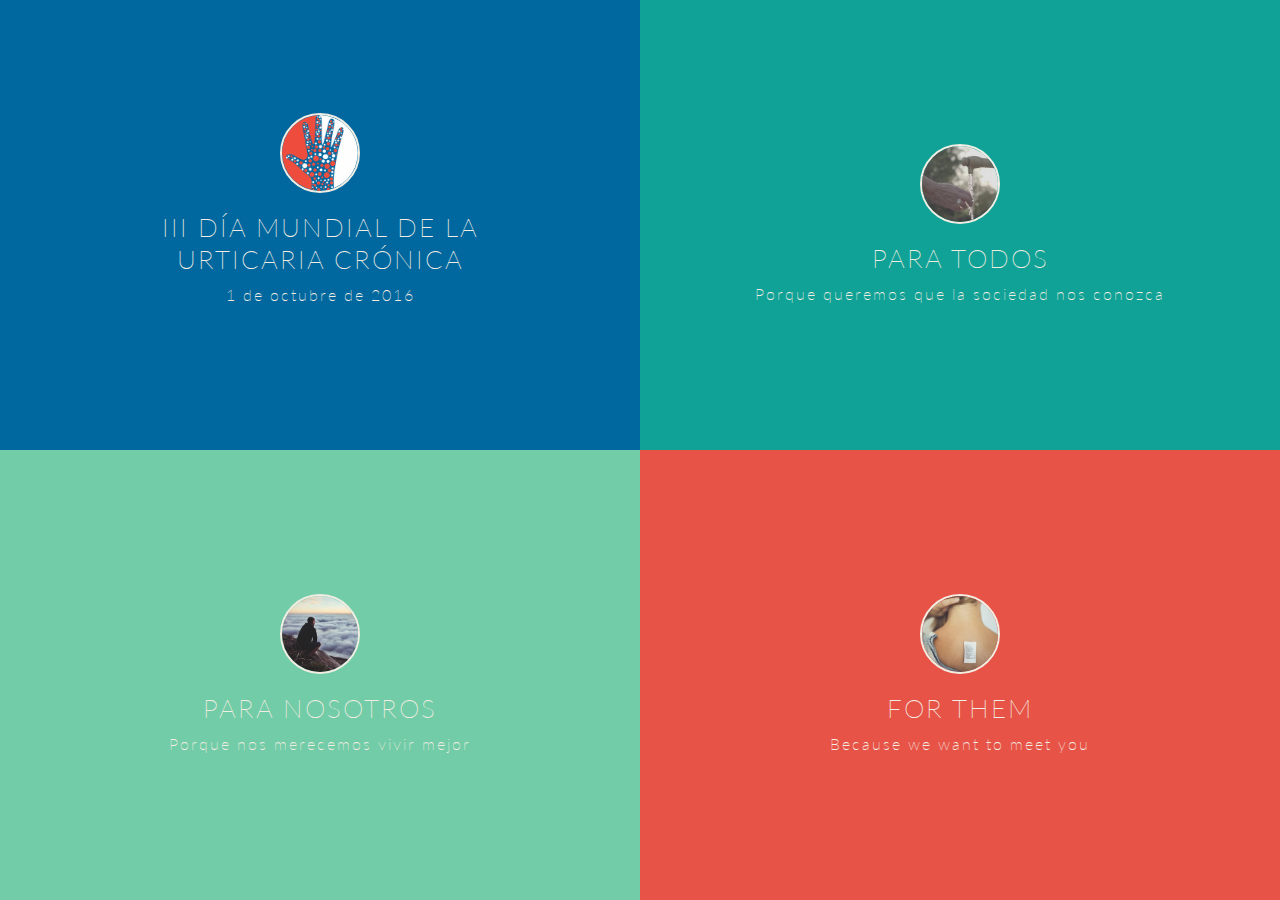
==== commit bc542f63: "Canviat títol a for them" ====
--- a/index.html
+++ b/index.html
@@ -124,12 +124,12 @@
 					<div class="bl-box">
 						<h2>
 							<img src="images/ponte-en-mi-piel.jpg"><br>
-							To meet you<br>
+							For them<br>
 							<span>Because we want to meet you</span>
 						</h2>
 					</div>
 					<div class="bl-content">
-						<h2>To meet them</h2>
+						<h2>For them</h2>
 						<article>
 							<h3>Because we want to meet you</h3>
 							<p>
